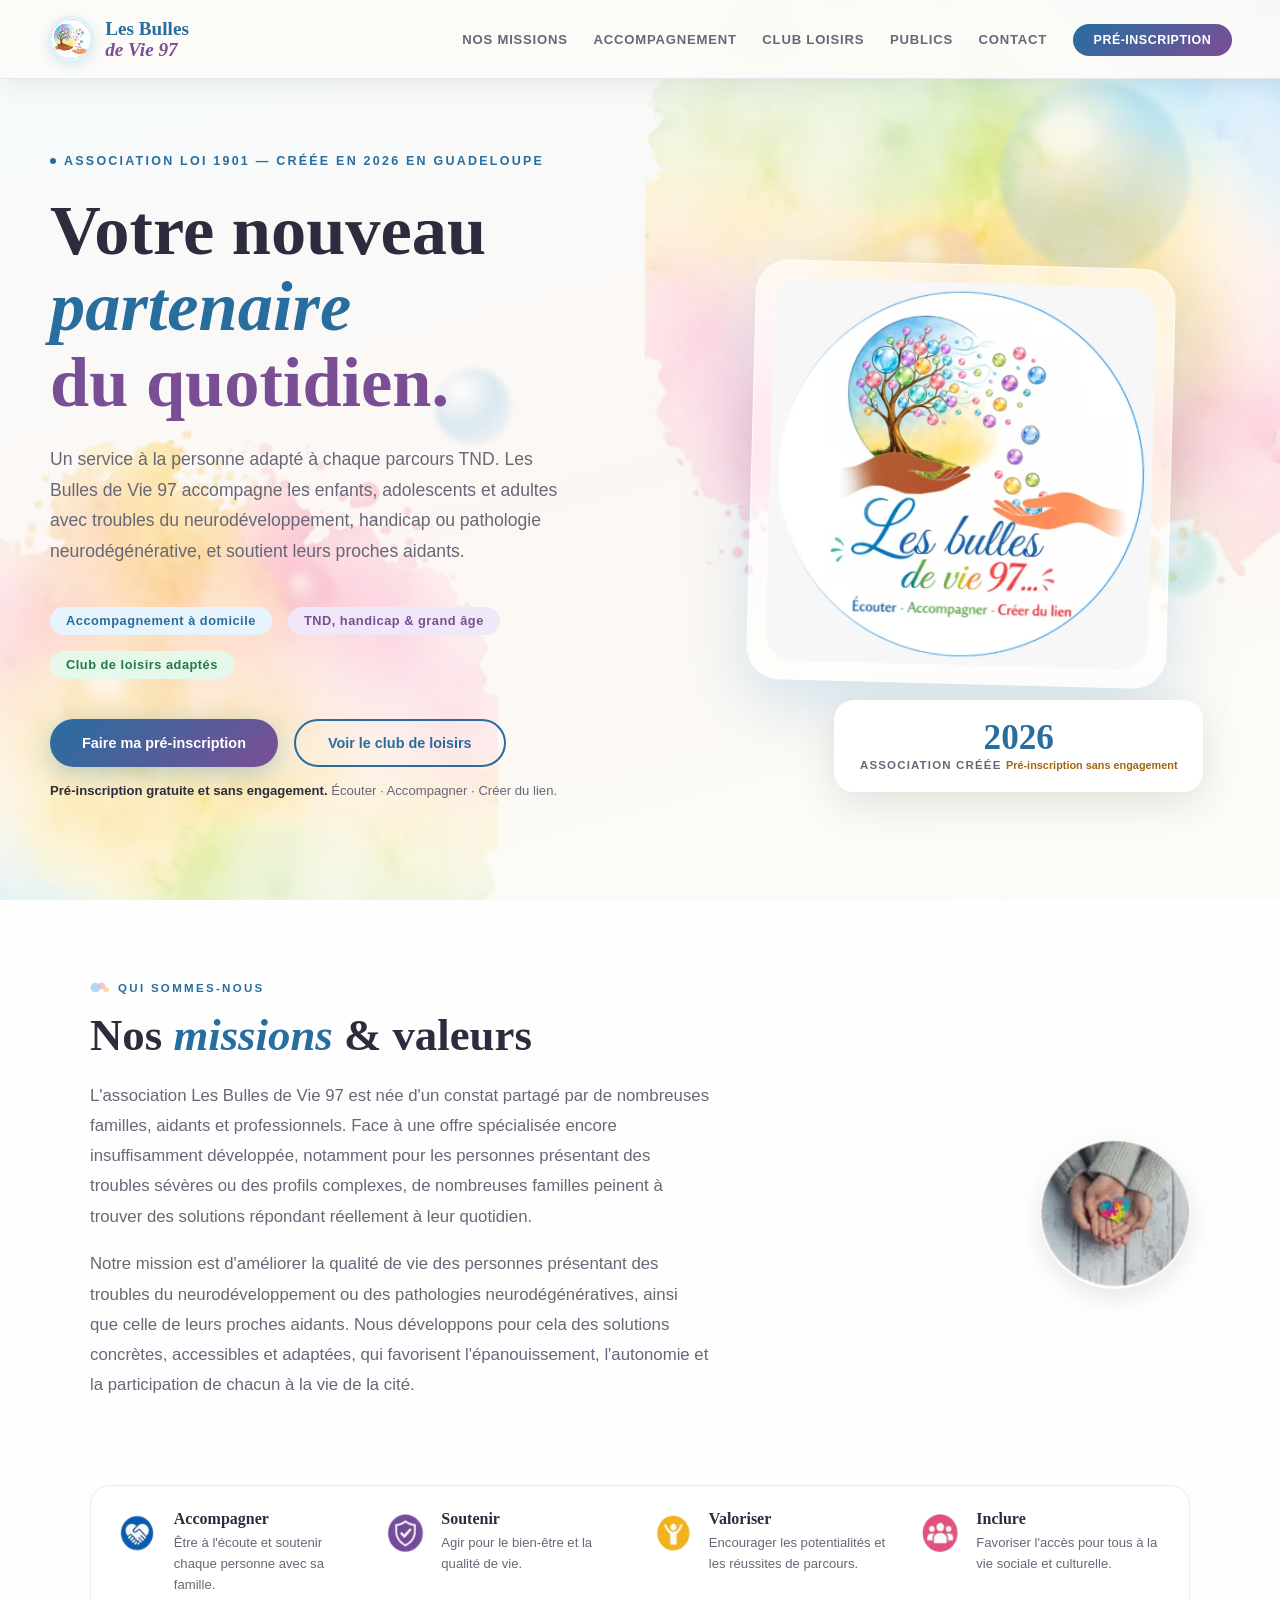
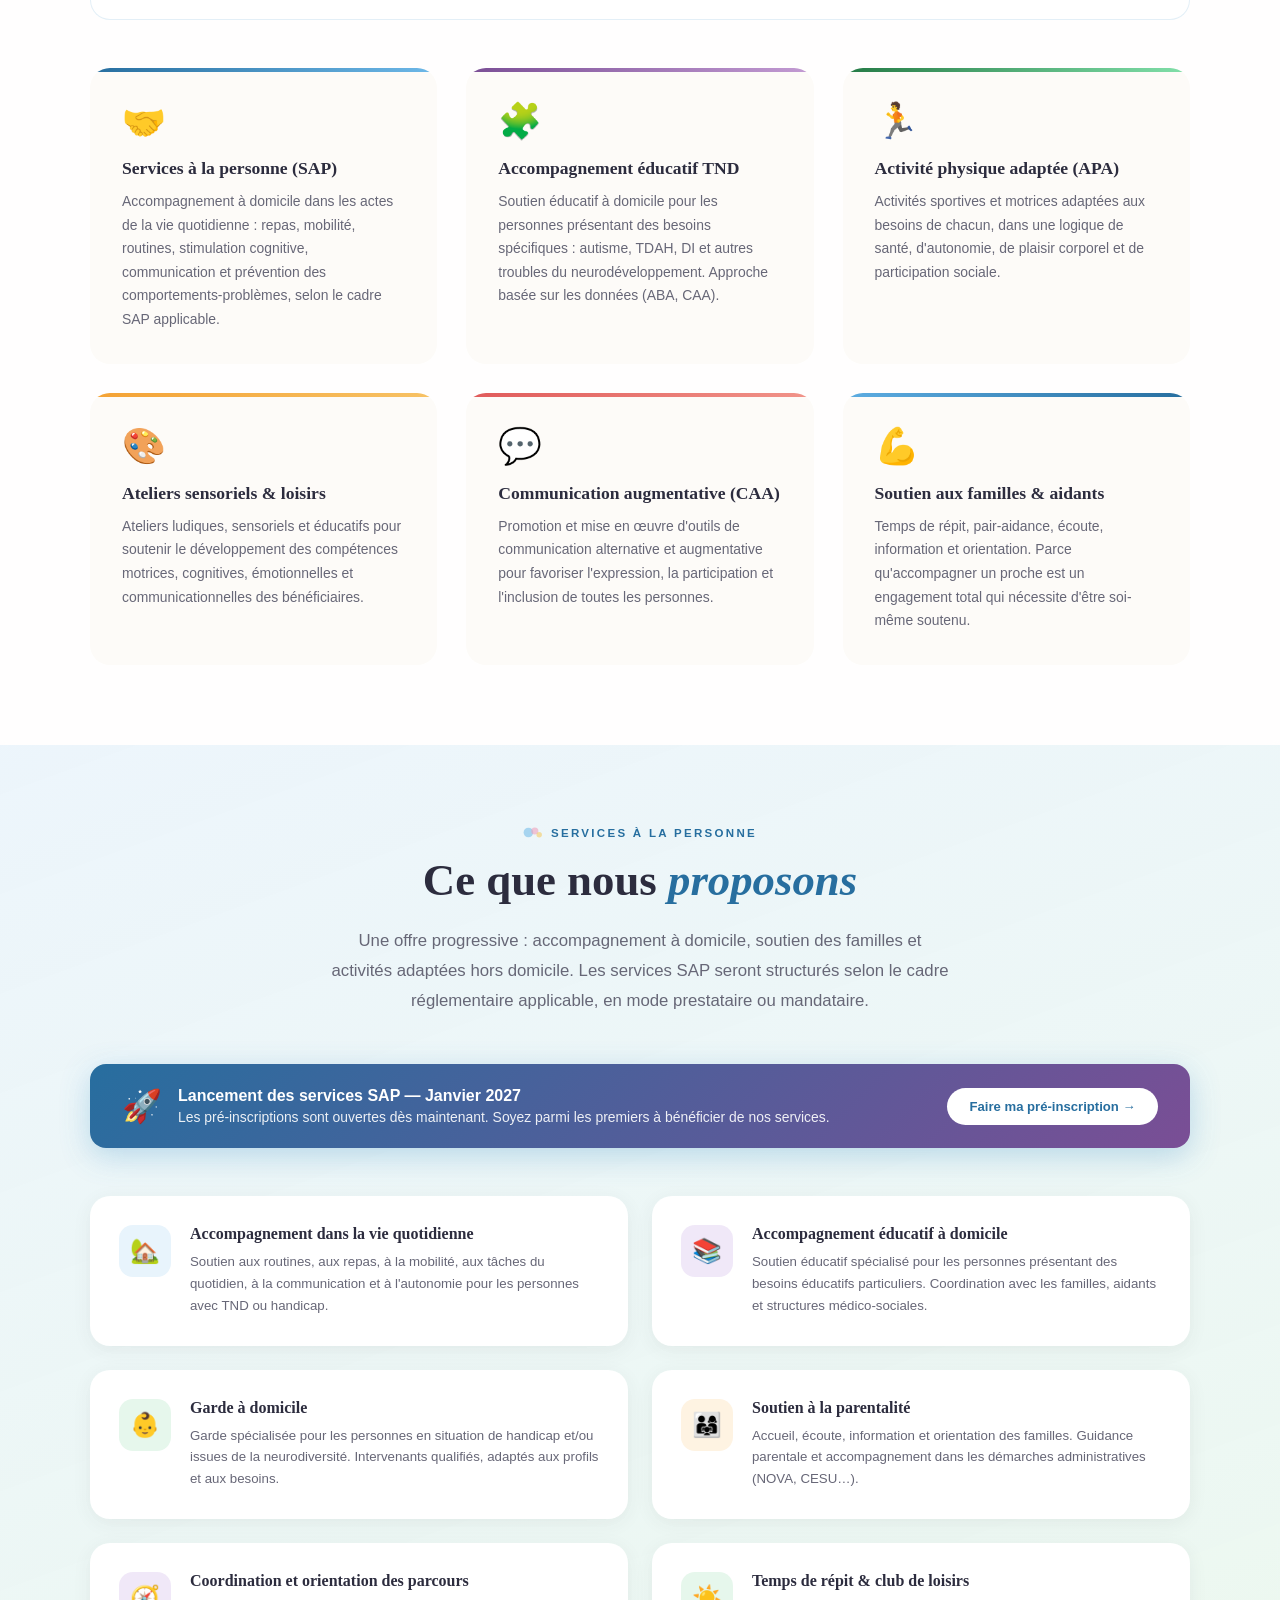
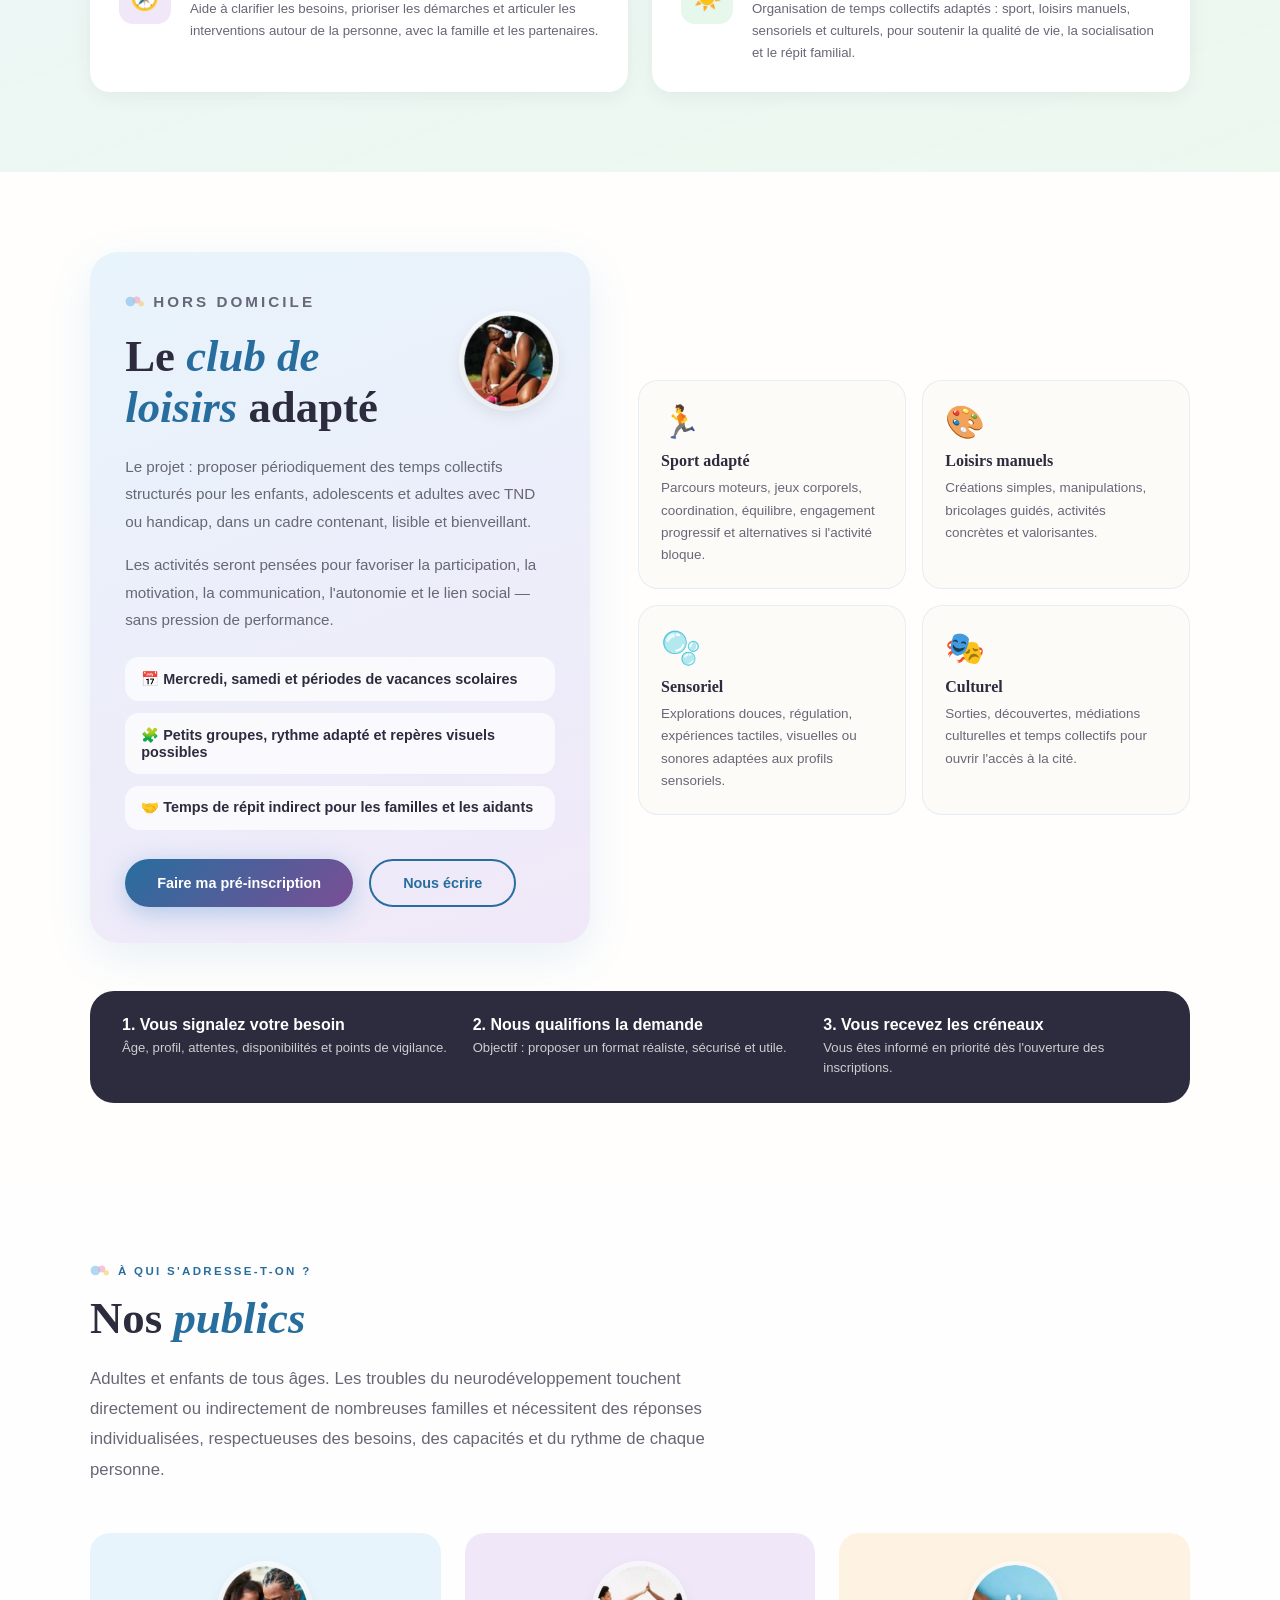
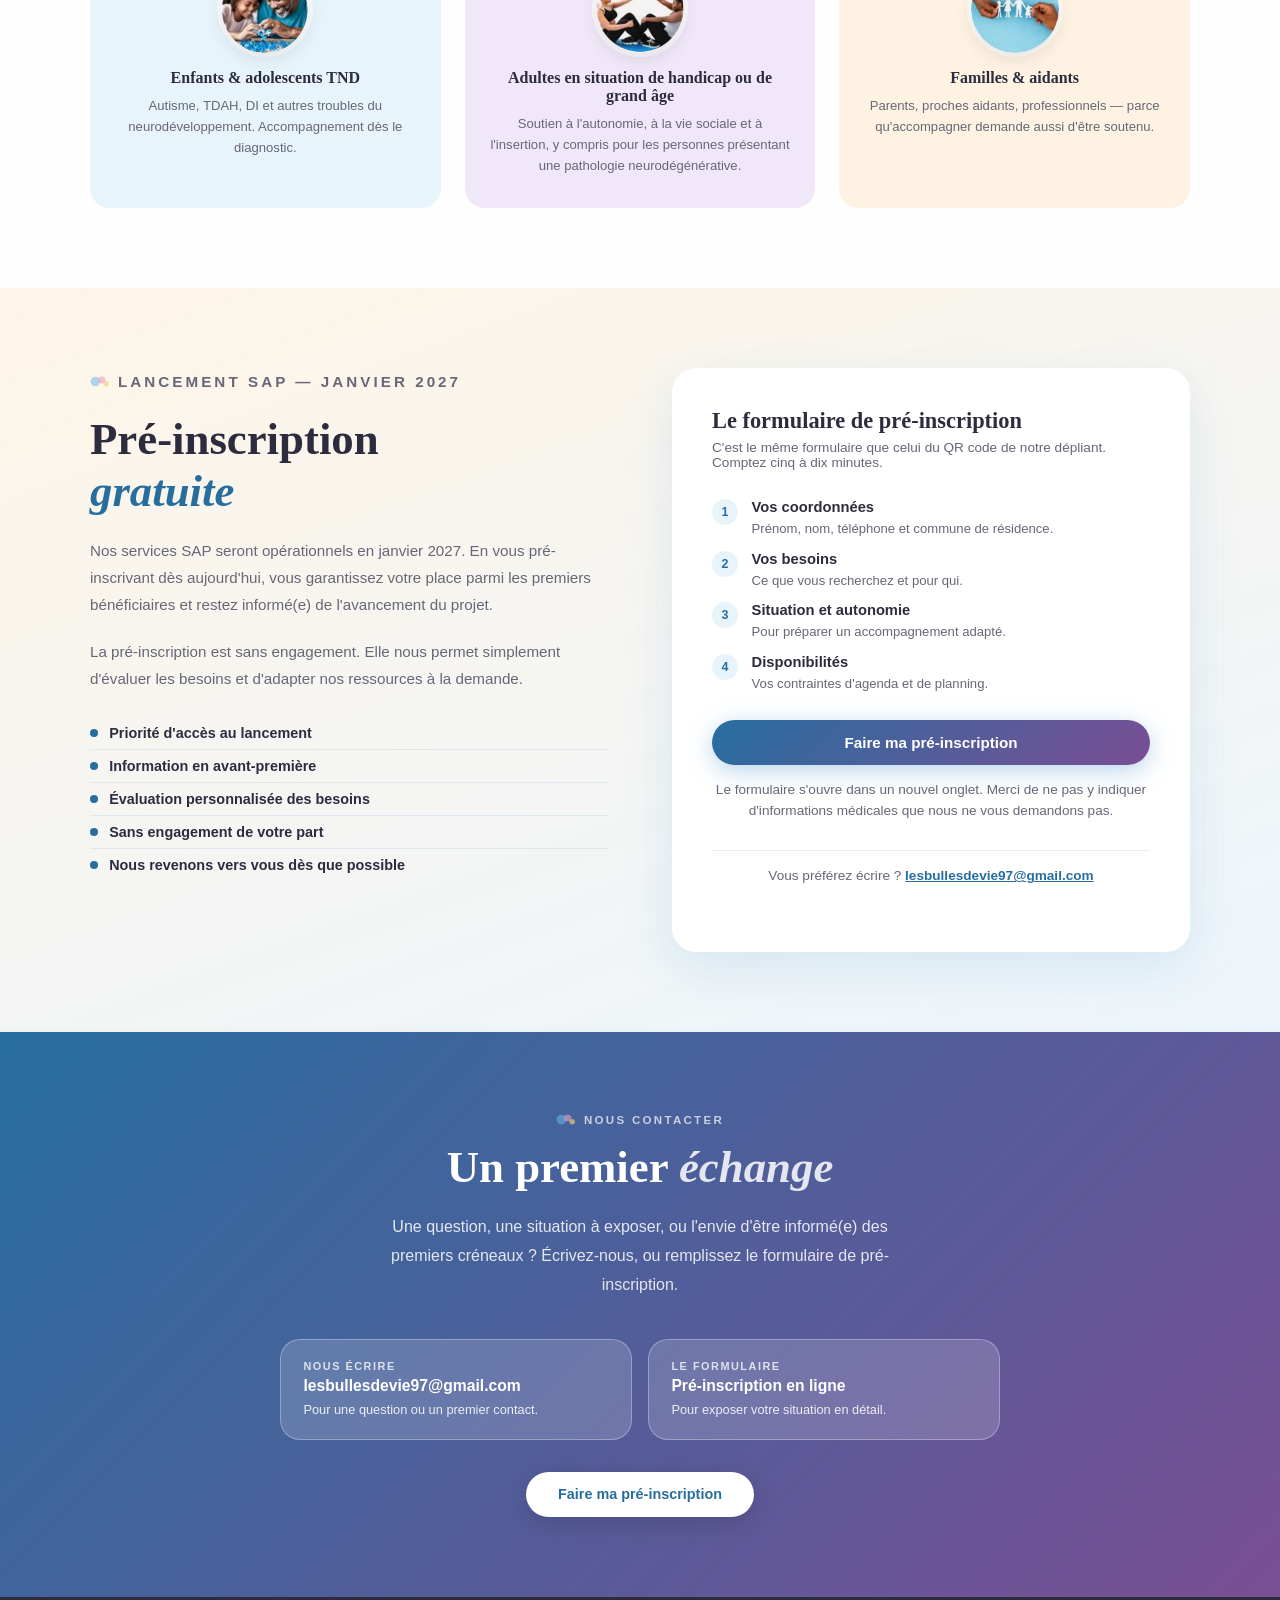
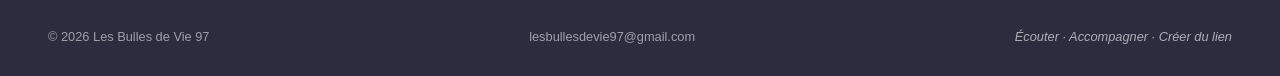
==== index.html @ f6163abb "Corriger le retour à la ligne des liens de nav multi-mots À certaines largeurs d'écran desktop, les " ====
<!DOCTYPE html>
<html lang="fr"><head>
  <meta charset="UTF-8">
  <meta name="viewport" content="width=device-width, initial-scale=1.0">
  <title>Les Bulles de Vie 97 — Accompagnement TND &amp; Club de loisirs | Guadeloupe</title>
  <meta name="description" content="Association guadeloupéenne dédiée aux personnes avec TND ou handicap, au soutien des familles et aux activités adaptées hors domicile. Pré-inscription SAP et club de loisirs.">
  <meta name="keywords" content="services à la personne Guadeloupe, TND Guadeloupe, autisme Guadeloupe, accompagnement handicap, SAP Guadeloupe, Les Bulles de Vie 97">
  <meta name="robots" content="index, follow">
  <meta name="theme-color" content="#3B8CC7">
  <link rel="canonical" href="https://main--lbv97.netlify.app/">
  <link rel="icon" href="assets/favicon.png" type="image/png">
  <meta property="og:title" content="Les Bulles de Vie 97 — Écouter · Accompagner · Créer du lien">
  <meta property="og:description" content="Association d'accompagnement, de soutien aux aidants et d'activités adaptées en Guadeloupe.">
  <meta property="og:type" content="website">
  <meta property="og:url" content="https://main--lbv97.netlify.app/">
  <meta property="og:locale" content="fr_GP">
  <script type="application/ld+json">
    {
      "@context": "https://schema.org",
      "@type": "Organization",
      "name": "Les Bulles de Vie 97",
      "url": "https://main--lbv97.netlify.app/",
      "email": "lesbullesdevie97@gmail.com",
      "areaServed": "Guadeloupe"
    }
  </script>

  <style>
    :root {
      --bleu:       #276E9F;
      --bleu-clair: #6DB8E8;
      --bleu-pale:  #E8F4FC;
      --violet:     #7A4E95;
      --violet-pale:#F0E8F8;
      --vert:       #247A45;
      --vert-pale:  #E6F7EC;
      --orange:     #F4A234;
      --orange-pale:#FEF3E2;
      --rouge:      #E05A5A;
      --creme:      #FDFBF8;
      --blanc:      #FFFFFF;
      --texte:      #2C2C3E;
      --gris:       #676777;
      --gris-clair: #F0EFF7;
      --jaune:      #A5640C;

      /* Système de cartes : rayon commun, deux idiomes d'élévation */
      --radius-card: 20px;
      --shadow-tinted-hover:   0 16px 40px rgba(0,0,0,0.09);
      --shadow-elevated-rest:  0 4px 20px rgba(0,0,0,0.06);
      --shadow-elevated-hover: 0 12px 34px rgba(0,0,0,0.1);
    }

    *, *::before, *::after { box-sizing: border-box; margin: 0; padding: 0; }
    html { scroll-behavior: smooth; }
    body {
      font-family: 'Nunito', sans-serif;
      background: var(--creme);
      color: var(--texte);
      overflow-x: hidden;
      position: relative;
    }

    /* Le lavis du dépliant, en fond de page. Deux empreintes de l'aquarelle
       d'origine, très diluées, qui dérivent lentement l'une par rapport à l'autre. */
    .lavis-fond {
      position: fixed; inset: 0; z-index: -1;
      pointer-events: none;
      overflow: hidden;
    }
    .lavis-fond span {
      position: absolute;
      display: block;
      background-repeat: no-repeat;
      background-size: contain;
      background-position: center;
      will-change: transform;
    }
    .lavis-fond .lf-haut {
      top: -18vh; right: -22vw;
      width: 86vw; height: 86vw;
      max-width: 1000px; max-height: 1000px;
      background-image: url('assets/lavis-recto.webp');
      opacity: 0.30;
      animation: derive-a 68s ease-in-out infinite;
    }
    .lavis-fond .lf-bas {
      bottom: -26vh; left: -24vw;
      width: 92vw; height: 92vw;
      max-width: 1060px; max-height: 1060px;
      background-image: url('assets/lavis-verso.webp');
      opacity: 0.24;
      animation: derive-b 86s ease-in-out infinite;
    }
    @keyframes derive-a {
      0%, 100% { transform: translate3d(0, 0, 0) scale(1); }
      50%      { transform: translate3d(-2.2%, 2.6%, 0) scale(1.05); }
    }
    @keyframes derive-b {
      0%, 100% { transform: translate3d(0, 0, 0) scale(1.04); }
      50%      { transform: translate3d(2.8%, -2%, 0) scale(1); }
    }

    /* Lien d'évitement */
    .skip-link {
      position: absolute; left: 1rem; top: 1rem; z-index: 300;
      background: var(--bleu); color: var(--blanc);
      font-weight: 700; font-size: 0.85rem;
      padding: 0.7rem 1.2rem; border-radius: 0 0 12px 12px;
      text-decoration: none;
      transform: translateY(-160%);
      transition: transform 0.2s;
    }
    .skip-link:focus { transform: translateY(0); }

    section[id] { scroll-margin-top: 6.5rem; }

    a:focus-visible,
    button:focus-visible,
    input:focus-visible,
    select:focus-visible {
      outline: 3px solid var(--jaune);
      outline-offset: 3px;
      border-radius: 4px;
    }

    /* ======== NAV ======== */
    nav {
      position: fixed; top: 0; left: 0; right: 0; z-index: 200;
      display: flex; align-items: center; justify-content: space-between;
      padding: 1rem 3rem;
      background: rgba(253,251,248,0.94);
      backdrop-filter: blur(14px);
      border-bottom: 1px solid rgba(59,140,199,0.15);
      box-shadow: 0 4px 30px rgba(0,0,0,0.08);
      transition: box-shadow 0.3s;
    }
    .nav-logo {
      display: flex; align-items: center; gap: 0.7rem;
      text-decoration: none;
    }
    .nav-logo-bubble {
      width: 46px; height: 46px;
      border-radius: 50%;
      display: flex; align-items: center; justify-content: center;
      overflow: hidden;
      background: var(--blanc);
      box-shadow: 0 4px 14px rgba(59,140,199,0.18);
      border: 2px solid rgba(59,140,199,0.15);
    }
    .nav-logo-bubble img { width: 100%; height: 100%; object-fit: cover; }
    .nav-logo-text {
      font-family: 'Playfair Display', serif;
      font-size: 1.2rem;
      font-weight: 600;
      color: var(--bleu);
      line-height: 1.1;
    }
    .nav-logo-text span { color: var(--violet); font-style: italic; }
    .nav-links { display: flex; gap: 1.6rem; list-style: none; align-items: center; }
    .nav-links a {
      font-size: 0.82rem; font-weight: 600;
      color: var(--gris);
      text-decoration: none;
      letter-spacing: 0.06em;
      text-transform: uppercase;
      white-space: nowrap;
      transition: color 0.2s;
    }
    .nav-links a:hover { color: var(--bleu); }
    .nav-cta {
      background: linear-gradient(135deg, var(--bleu), var(--violet)) !important;
      color: var(--blanc) !important;
      padding: 0.55rem 1.3rem !important;
      border-radius: 50px !important;
      font-weight: 700 !important;
      letter-spacing: 0.04em !important;
      font-size: 0.78rem !important;
      transition: opacity 0.2s !important;
    }
    .nav-cta:hover { opacity: 0.88 !important; }
    .hamburger {
      display: none; flex-direction: column; gap: 5px; cursor: pointer; padding: 7px;
      border: 0; background: transparent;
    }
    .hamburger span { display: block; width: 24px; height: 2px; background: var(--bleu); border-radius: 2px; transition: all 0.3s; }
    .hamburger:focus-visible { outline: 3px solid var(--jaune); outline-offset: 4px; border-radius: 4px; }

    /* ======== HERO ======== */
    .hero {
      min-height: 100vh;
      display: flex; align-items: center;
      position: relative;
      overflow: hidden;
      padding: 7rem 3rem 4rem;
    }
    /* Le premier écran porte le lavis du dépliant en grand, sur un papier très clair. */
    .hero-bg {
      position: absolute; inset: 0; z-index: 0;
      overflow: hidden;
      background: linear-gradient(165deg, #f6fbfd 0%, #fdf7f3 52%, #fbfdf8 100%);
    }
    .hero-bg::before,
    .hero-bg::after {
      content: '';
      position: absolute;
      background-repeat: no-repeat;
      background-size: contain;
      background-position: center;
      will-change: transform;
    }
    .hero-bg::before {
      top: -30%; right: -18%;
      width: 78vw; height: 78vw;
      max-width: 940px; max-height: 940px;
      background-image: url('assets/lavis-recto.webp');
      opacity: 0.62;
      animation: derive-a 68s ease-in-out infinite;
    }
    .hero-bg::after {
      bottom: -38%; left: -20%;
      width: 68vw; height: 68vw;
      max-width: 820px; max-height: 820px;
      background-image: url('assets/lavis-verso.webp');
      opacity: 0.42;
      animation: derive-b 86s ease-in-out infinite;
    }
    /* Bulles : translucides et floutées comme sur le dépliant, avec un reflet
       décalé. Cycles longs et désynchronisés pour rester en arrière-plan. */
    .bubble-deco {
      position: absolute; border-radius: 50%;
      pointer-events: none;
      filter: blur(2.5px);
      animation: float 18s ease-in-out infinite;
    }
    .bubble-deco::after {
      content: '';
      position: absolute;
      top: 14%; left: 18%;
      width: 32%; height: 26%;
      border-radius: 50%;
      background: rgba(255,255,255,0.38);
      filter: blur(4px);
    }
    .b1 { width:190px;height:190px; top:9%;right:7%;
          background: radial-gradient(circle at 34% 30%, rgba(255,255,255,0.34), rgba(109,184,232,0.25) 46%, rgba(109,184,232,0.16) 72%);
          animation-duration: 21s; animation-delay: -2s; }
    .b2 { width:96px;height:96px; top:25%;right:23%;
          background: radial-gradient(circle at 34% 30%, rgba(255,255,255,0.31), rgba(243,170,192,0.24) 48%, rgba(243,170,192,0.14) 74%);
          animation-duration: 17s; animation-delay: -7s; }
    .b3 { width:64px;height:64px; top:59%;right:5%;
          background: radial-gradient(circle at 34% 30%, rgba(255,255,255,0.31), rgba(104,207,190,0.25) 48%, rgba(104,207,190,0.14) 74%);
          animation-duration: 24s; animation-delay: -12s; }
    .b4 { width:128px;height:128px; bottom:14%;left:5%;
          background: radial-gradient(circle at 34% 30%, rgba(255,255,255,0.32), rgba(245,206,112,0.26) 46%, rgba(245,206,112,0.14) 74%);
          animation-duration: 19s; animation-delay: -4s; }
    .b5 { width:54px;height:54px; bottom:31%;left:22%;
          background: radial-gradient(circle at 34% 30%, rgba(255,255,255,0.31), rgba(239,160,186,0.25) 48%, rgba(239,160,186,0.12) 74%);
          animation-duration: 15s; animation-delay: -9s; }
    .b6 { width:76px;height:76px; top:41%;left:34%;
          background: radial-gradient(circle at 34% 30%, rgba(255,255,255,0.31), rgba(109,184,232,0.23) 48%, rgba(109,184,232,0.12) 74%);
          animation-duration: 26s; animation-delay: -15s; }
    @keyframes float {
      0%,100% { transform: translate3d(0, 0, 0) scale(1); }
      50%     { transform: translate3d(6px, -26px, 0) scale(1.05); }
    }

    .hero-inner {
      position: relative; z-index: 1;
      max-width: 660px;
    }
    .hero-layout {
      position: relative; z-index: 1;
      width: 100%; max-width: 1180px; margin: 0 auto;
      display: grid; grid-template-columns: minmax(0, 1.05fr) minmax(280px, 0.95fr);
      gap: 3rem; align-items: center;
    }
    .hero-visual {
      display: flex; justify-content: center; align-items: center;
      opacity: 0; animation: fadeUp 0.7s ease 0.75s forwards;
    }
    .hero-logo-card {
      width: min(420px, 90vw); aspect-ratio: 1/1;
      border-radius: 34px;
      background: rgba(255,255,255,0.58);
      backdrop-filter: blur(12px);
      padding: 1.1rem;
      box-shadow: 0 24px 70px rgba(59,140,199,0.22);
      border: 1px solid rgba(255,255,255,0.65);
      transform: rotate(1.5deg);
    }
    .hero-logo-card img {
      width: 100%; height: 100%; object-fit: contain;
      border-radius: 28px;
      display: block;
    }
    .micro-proof {
      margin-top: 1rem;
      font-size: 0.82rem;
      color: var(--gris);
      opacity: 0; animation: fadeUp 0.7s ease 1s forwards;
    }
    .micro-proof strong { color: var(--texte); }
    .hero-eyebrow {
      display: inline-flex; align-items: center; gap: 0.5rem;
      font-size: 0.78rem; font-weight: 700;
      letter-spacing: 0.18em; text-transform: uppercase;
      color: var(--bleu); margin-bottom: 1.5rem;
      opacity: 0; animation: fadeUp 0.7s ease 0.2s forwards;
    }
    .eyebrow-dot { width:6px;height:6px;border-radius:50%;background:var(--bleu); }
    .hero-title {
      font-family: 'Playfair Display', serif;
      font-size: clamp(3rem, 5.5vw, 5rem);
      font-weight: 600; line-height: 1.08;
      color: var(--texte); margin-bottom: 1.5rem;
      opacity: 0; animation: fadeUp 0.7s ease 0.4s forwards;
    }
    .hero-title em { color: var(--bleu); font-style: italic; }
    .hero-title .accent { color: var(--violet); }
    .hero-subtitle {
      font-size: 1.1rem; line-height: 1.75; color: var(--gris);
      max-width: 520px; margin-bottom: 2.5rem;
      opacity: 0; animation: fadeUp 0.7s ease 0.6s forwards;
    }
    .hero-tagline {
      display: flex; gap: 1rem; flex-wrap: wrap;
      margin-bottom: 2.5rem;
      opacity: 0; animation: fadeUp 0.7s ease 0.7s forwards;
    }
    .tag-pill {
      font-size: 0.8rem; font-weight: 700;
      padding: 0.4rem 1rem; border-radius: 50px;
      letter-spacing: 0.04em;
    }
    .tag-bleu   { background: var(--bleu-pale); color: var(--bleu); }
    .tag-violet { background: var(--violet-pale); color: var(--violet); }
    .tag-vert   { background: var(--vert-pale); color: var(--vert); }
    .hero-actions {
      display: flex; gap: 1rem; flex-wrap: wrap;
      opacity: 0; animation: fadeUp 0.7s ease 0.9s forwards;
    }
    /* Base commune des boutons pill (icône + libellé) */
    .btn {
      display: inline-flex; align-items: center; gap: 0.5rem;
      text-decoration: none;
      font-family: 'Nunito', sans-serif;
      font-size: 0.9rem; font-weight: 700;
      padding: 0.9rem 2rem; border-radius: 50px;
      border: none; cursor: pointer;
      transition: transform 0.2s, box-shadow 0.2s, background 0.2s, color 0.2s;
    }
    .btn-primary {
      background: linear-gradient(135deg, var(--bleu), var(--violet));
      color: var(--blanc);
      box-shadow: 0 6px 24px rgba(59,140,199,0.35);
    }
    .btn-primary:hover { transform: translateY(-2px); box-shadow: 0 10px 32px rgba(59,140,199,0.45); }
    .btn-secondary {
      background: transparent; color: var(--bleu);
      border: 2px solid var(--bleu);
    }
    .btn-secondary:hover { background: var(--bleu); color: var(--blanc); }

    .hero-badge {
      position: absolute; right: 6%; bottom: 12%; z-index: 1;
      background: var(--blanc);
      border-radius: 20px;
      padding: 1.2rem 1.6rem;
      box-shadow: 0 12px 40px rgba(0,0,0,0.1);
      text-align: center;
      opacity: 0; animation: fadeUp 0.7s ease 1.1s forwards;
    }
    .hero-badge-num {
      display: block;
      font-family: 'Playfair Display', serif;
      font-size: 2.2rem; font-weight: 600;
      color: var(--bleu); line-height: 1;
    }
    .hero-badge-label { font-size: 0.72rem; font-weight: 700; color: var(--gris); letter-spacing: 0.1em; text-transform: uppercase; }
    .hero-badge-sub { font-size: 0.68rem; color: var(--jaune); font-weight: 700; margin-top: 0.2rem; }

    @keyframes fadeUp {
      from { opacity: 0; transform: translateY(22px); }
      to   { opacity: 1; transform: translateY(0); }
    }

    /* ======== SECTIONS COMMUNES ======== */
    section { padding: 5rem 3rem; }
    .section-inner { max-width: 1100px; margin: 0 auto; }
    /* Motif signature du dépliant : une grappe de bulles devant chaque titre */
    .grappe { flex-shrink: 0; }
    .section-tag {
      display: inline-flex; align-items: center; gap: 0.5rem;
      font-size: 0.72rem; font-weight: 700;
      letter-spacing: 0.2em; text-transform: uppercase;
      color: var(--bleu); margin-bottom: 1rem;
    }
    .section-title {
      font-family: 'Playfair Display', serif;
      font-size: clamp(2rem, 3.5vw, 3rem);
      font-weight: 600; line-height: 1.15;
      color: var(--texte); margin-bottom: 1.2rem;
    }
    .section-title em { color: var(--bleu); font-style: italic; }
    .section-intro { font-size: 1.05rem; line-height: 1.8; color: var(--gris); max-width: 620px; margin-bottom: 3rem; }
    .section-intro + .section-intro { margin-top: -1.9rem; }


    /* Intro des missions : le texte, et la photo emblématique du dépliant */
    .missions-intro {
      display: grid;
      grid-template-columns: minmax(0, 1fr) auto;
      column-gap: 2.5rem;
      align-items: center;
    }
    .missions-photo {
      align-self: center;
      width: 150px; height: 150px;
      border-radius: 50%;
      box-shadow: 0 8px 24px rgba(0,0,0,0.10), 0 0 0 5px rgba(255,255,255,0.8);
    }

    /* Les quatre piliers du dépliant */
    .piliers {
      list-style: none;
      display: grid; grid-template-columns: repeat(4, 1fr);
      gap: 1.25rem;
      margin: 2.25rem 0 3rem;
      padding: 1.5rem;
      border-radius: var(--radius-card);
      background: rgba(255,255,255,0.62);
      border: 1px solid rgba(59,140,199,0.14);
    }
    .pilier { display: flex; align-items: flex-start; gap: 0.8rem; }
    .pilier img { width: 46px; height: 46px; flex-shrink: 0; }
    .pilier b {
      display: block;
      font-family: 'Playfair Display', serif;
      font-size: 1rem; font-weight: 600;
      color: var(--texte); margin-bottom: 0.25rem;
    }
    .pilier span { font-size: 0.82rem; line-height: 1.6; color: var(--gris); }

    /* ======== VALEURS ======== */
    #missions { background: rgba(255,255,255,0.78); backdrop-filter: blur(3px); }
    .valeurs-grid {
      display: grid; grid-template-columns: repeat(3, 1fr);
      gap: 1.8rem; margin-top: 2rem;
    }
    .valeur-card {
      background: var(--creme);
      border-radius: var(--radius-card); padding: 2rem;
      transition: transform 0.25s, box-shadow 0.25s;
      position: relative; overflow: hidden;
    }
    .valeur-card::before {
      content: ''; position: absolute; top: 0; left: 0; right: 0;
      height: 4px;
    }
    .valeur-card.c-bleu::before { background: linear-gradient(90deg, var(--bleu), var(--bleu-clair)); }
    .valeur-card.c-violet::before { background: linear-gradient(90deg, var(--violet), #C39BD3); }
    .valeur-card.c-vert::before { background: linear-gradient(90deg, var(--vert), #82E0AA); }
    .valeur-card.c-orange::before { background: linear-gradient(90deg, var(--orange), #F7C265); }
    .valeur-card.c-rouge::before { background: linear-gradient(90deg, var(--rouge), #F1948A); }
    .valeur-card.c-bleu2::before { background: linear-gradient(90deg, #5DADE2, var(--bleu)); }
    .valeur-card:hover { transform: translateY(-6px); box-shadow: var(--shadow-tinted-hover); }
    .valeur-icon { font-size: 2.2rem; margin-bottom: 1rem; }
    .valeur-title {
      font-family: 'Playfair Display', serif;
      font-size: 1.1rem; font-weight: 600;
      color: var(--texte); margin-bottom: 0.7rem;
    }
    .valeur-text { font-size: 0.87rem; line-height: 1.7; color: var(--gris); }

    /* ======== SERVICES SAP ======== */
    #services { background: linear-gradient(160deg, rgba(232,244,252,0.80) 0%, rgba(230,247,236,0.74) 100%); backdrop-filter: blur(3px); }
    .services-header { text-align: center; margin-bottom: 3rem; }
    .services-header .section-intro { margin: 0 auto; }
    .lancement-banner {
      display: flex; align-items: center; gap: 1rem; flex-wrap: wrap;
      background: linear-gradient(135deg, var(--bleu), var(--violet));
      color: var(--blanc);
      border-radius: 16px; padding: 1.4rem 2rem;
      margin-bottom: 3rem;
      box-shadow: 0 8px 30px rgba(59,140,199,0.3);
    }
    .lancement-icon { font-size: 2rem; }
    .lancement-text { flex: 1; }
    .lancement-text strong { display: block; font-size: 1rem; font-weight: 800; margin-bottom: 0.2rem; }
    .lancement-text span { font-size: 0.87rem; opacity: 0.9; }
    .lancement-btn {
      background: var(--blanc);
      color: var(--bleu);
      font-weight: 800; font-size: 0.82rem;
      padding: 0.7rem 1.4rem; border-radius: 50px;
      text-decoration: none; white-space: nowrap;
      transition: transform 0.2s;
    }
    .lancement-btn:hover { transform: scale(1.04); }
    .services-grid {
      display: grid; grid-template-columns: repeat(2, 1fr);
      gap: 1.5rem;
    }
    .service-card {
      background: var(--blanc); border-radius: var(--radius-card);
      padding: 1.8rem; display: flex; gap: 1.2rem;
      box-shadow: var(--shadow-elevated-rest);
      transition: transform 0.25s, box-shadow 0.25s;
    }
    .service-card:hover { transform: translateY(-4px); box-shadow: var(--shadow-elevated-hover); }
    .service-icon-wrap {
      width: 52px; height: 52px; border-radius: 14px;
      display: flex; align-items: center; justify-content: center;
      font-size: 1.5rem; flex-shrink: 0;
    }
    .si-bleu   { background: var(--bleu-pale); }
    .si-violet { background: var(--violet-pale); }
    .si-vert   { background: var(--vert-pale); }
    .si-orange { background: var(--orange-pale); }
    .service-body {}
    .service-title { font-family: 'Playfair Display', serif; font-size: 1rem; font-weight: 600; color: var(--texte); margin-bottom: 0.5rem; }
    .service-desc { font-size: 0.83rem; line-height: 1.65; color: var(--gris); }

    /* ======== PUBLICS ======== */
    #publics { background: rgba(255,255,255,0.78); backdrop-filter: blur(3px); }
    .publics-grid {
      display: grid; grid-template-columns: repeat(3, 1fr);
      gap: 1.5rem; margin-top: 2rem;
    }
    .public-card {
      border-radius: var(--radius-card); padding: 2rem 1.5rem;
      text-align: center;
      transition: transform 0.25s, box-shadow 0.25s;
    }
    .public-card:hover { transform: translateY(-5px); box-shadow: var(--shadow-tinted-hover); }
    .pc-bleu   { background: var(--bleu-pale); }
    .pc-violet { background: var(--violet-pale); }
    .pc-vert   { background: var(--vert-pale); }
    .pc-orange { background: var(--orange-pale); }
    /* Médaillons ronds, comme les photos du dépliant */
    .public-photo {
      width: 88px; height: 88px;
      display: block; margin: 0 auto 1rem;
      border-radius: 50%;
      background: rgba(255,255,255,0.7);
      box-shadow: 0 6px 18px rgba(0,0,0,0.10), 0 0 0 4px rgba(255,255,255,0.75);
    }
    .public-title { font-family: 'Playfair Display', serif; font-size: 1rem; font-weight: 600; color: var(--texte); margin-bottom: 0.5rem; }
    .public-desc { font-size: 0.82rem; line-height: 1.6; color: var(--gris); }


    /* ======== CLUB DE LOISIRS ======== */
    #club-loisirs { background: rgba(255,255,255,0.72); backdrop-filter: blur(3px); }
    .club-grid { display: grid; grid-template-columns: 0.95fr 1.05fr; gap: 3rem; align-items: center; }
    .club-panel {
      background: linear-gradient(160deg, var(--bleu-pale), var(--violet-pale));
      border-radius: 28px; padding: 2.2rem;
      box-shadow: 0 14px 44px rgba(59,140,199,0.12);
    }
    .club-entete { display: flex; align-items: center; gap: 1.5rem; justify-content: space-between; }
    .club-entete .section-title { margin-bottom: 0; }
    .club-photo {
      width: 92px; height: 92px; flex-shrink: 0;
      border-radius: 50%;
      box-shadow: 0 6px 18px rgba(0,0,0,0.10), 0 0 0 4px rgba(255,255,255,0.8);
    }
    .club-panel p { font-size: 0.95rem; color: var(--gris); line-height: 1.8; margin-bottom: 1rem; }
    .club-panel .club-entete + p { margin-top: 1.2rem; }
    .club-list { list-style: none; display: grid; gap: 0.75rem; margin: 1.5rem 0 0; }
    .club-list li {
      display: flex; gap: 0.75rem; align-items: flex-start;
      background: rgba(255,255,255,0.72); padding: 0.85rem 1rem; border-radius: 14px;
      font-size: 0.9rem; color: var(--texte); font-weight: 700;
    }
    .club-cards { display: grid; grid-template-columns: repeat(2, 1fr); gap: 1rem; }
    .club-card {
      border-radius: var(--radius-card); padding: 1.4rem;
      background: var(--creme); border: 1px solid rgba(59,140,199,0.12);
      transition: transform 0.25s, box-shadow 0.25s;
    }
    .club-card:hover { transform: translateY(-4px); box-shadow: var(--shadow-tinted-hover); }
    .club-card-icon { font-size: 2rem; margin-bottom: 0.7rem; }
    .club-card-title { font-family: 'Playfair Display', serif; font-size: 1rem; font-weight: 600; color: var(--texte); margin-bottom: 0.45rem; }
    .club-card-text { font-size: 0.84rem; line-height: 1.65; color: var(--gris); }
    .club-cta { margin-top: 1.8rem; display: flex; gap: 1rem; flex-wrap: wrap; }
    .conversion-strip {
      margin-top: 3rem; background: var(--texte); color: var(--blanc); border-radius: 24px;
      padding: 1.6rem 2rem; display: grid; grid-template-columns: repeat(3, 1fr); gap: 1rem;
    }
    .conversion-item strong { display: block; font-size: 1rem; margin-bottom: 0.25rem; }
    .conversion-item span { font-size: 0.82rem; opacity: 0.76; line-height: 1.5; }

    /* ======== PRÉ-INSCRIPTION ======== */
    #preinscription { background: linear-gradient(160deg, rgba(254,243,226,0.72) 0%, rgba(232,244,252,0.80) 100%); backdrop-filter: blur(3px); }
    .preinscription-grid { display: grid; grid-template-columns: 1fr 1fr; gap: 4rem; align-items: start; }
    .preinscription-info { }
    .preinscription-info p { font-size: 0.95rem; line-height: 1.8; color: var(--gris); margin-bottom: 1.2rem; }
    .preinscription-avantages { list-style: none; margin-top: 1.5rem; }
    .preinscription-avantages li {
      display: flex; align-items: center; gap: 0.7rem;
      font-size: 0.9rem; font-weight: 600; color: var(--texte);
      padding: 0.5rem 0;
      border-bottom: 1px solid rgba(59,140,199,0.12);
    }
    .preinscription-avantages li:last-child { border-bottom: none; }
    .avantage-dot { width: 8px; height: 8px; border-radius: 50%; background: var(--bleu); flex-shrink: 0; }
    .form-card {
      background: var(--blanc); border-radius: 24px;
      padding: 2.5rem;
      box-shadow: 0 16px 50px rgba(59,140,199,0.15);
    }
    .form-card h3 {
      font-family: 'Playfair Display', serif;
      font-size: 1.4rem; font-weight: 600;
      color: var(--texte); margin-bottom: 0.4rem;
    }
    .form-card p { font-size: 0.85rem; color: var(--gris); margin-bottom: 1.8rem; }
    .form-etapes {
      list-style: none;
      counter-reset: etape;
      display: grid; gap: 0.7rem;
      margin-bottom: 1.6rem;
    }
    .form-etapes li {
      counter-increment: etape;
      display: grid; grid-template-columns: auto 1fr;
      gap: 0.25rem 0.85rem;
      align-items: baseline;
    }
    .form-etapes li::before {
      content: counter(etape);
      grid-row: span 2;
      align-self: start;
      width: 26px; height: 26px;
      display: grid; place-items: center;
      border-radius: 50%;
      background: var(--bleu-pale); color: var(--bleu);
      font-size: 0.78rem; font-weight: 800;
    }
    .form-etapes b { font-size: 0.92rem; font-weight: 700; color: var(--texte); }
    .form-etapes span { font-size: 0.82rem; line-height: 1.55; color: var(--gris); }
    .btn-form {
      width: 100%;
      justify-content: center;
      background: linear-gradient(135deg, var(--bleu), var(--violet));
      color: var(--blanc);
      font-size: 0.95rem; font-weight: 800;
      box-shadow: 0 6px 24px rgba(59,140,199,0.35);
    }
    .btn-form:hover { transform: translateY(-2px); box-shadow: 0 10px 32px rgba(59,140,199,0.45); }
    .form-note { font-size: 0.74rem; color: var(--gris); text-align: center; margin-top: 0.85rem; line-height: 1.55; }
    .form-alt {
      margin-top: 1.1rem; padding-top: 1.1rem;
      border-top: 1px solid rgba(59,140,199,0.14);
      text-align: center;
      font-size: 0.85rem; color: var(--gris);
    }
    .form-alt a { color: var(--bleu); font-weight: 700; }

    /* ======== CONTACT ======== */
    #contact {
      background: linear-gradient(135deg, var(--bleu) 0%, var(--violet) 100%);
      color: var(--blanc);
    }
    .contact-inner { text-align: center; }
    .contact-inner .section-tag { color: rgba(255,255,255,0.7); }
    .contact-inner .section-title { color: var(--blanc); }
    .contact-inner .section-title em { color: rgba(255,255,255,0.85); }
    .contact-subtitle { font-size: 1rem; line-height: 1.8; opacity: 0.85; max-width: 560px; margin: 0 auto 2.5rem; }
    .contact-voies {
      display: grid; grid-template-columns: repeat(2, minmax(0, 1fr));
      gap: 1rem; max-width: 720px; margin: 0 auto 2rem;
      text-align: left;
    }
    .voie {
      display: grid; gap: 0.3rem;
      padding: 1.25rem 1.4rem;
      border-radius: var(--radius-card);
      background: rgba(255,255,255,0.16);
      border: 1px solid rgba(255,255,255,0.3);
      text-decoration: none; color: var(--blanc);
      transition: background 0.2s, transform 0.2s;
    }
    .voie:hover { background: rgba(255,255,255,0.26); transform: translateY(-2px); }
    .voie-label {
      font-size: 0.68rem; font-weight: 700;
      letter-spacing: 0.14em; text-transform: uppercase;
      opacity: 0.78;
    }
    .voie-valeur { font-size: 0.98rem; font-weight: 700; word-break: break-word; }
    .voie-note { font-size: 0.8rem; line-height: 1.5; opacity: 0.88; }
    .contact-actions { display: flex; gap: 1rem; justify-content: center; flex-wrap: wrap; }
    .btn-white {
      background: var(--blanc); color: var(--bleu);
      font-weight: 800;
      box-shadow: 0 6px 24px rgba(0,0,0,0.15);
    }
    .btn-white:hover { transform: translateY(-2px); box-shadow: 0 10px 32px rgba(0,0,0,0.2); }

    /* ======== FOOTER ======== */
    footer {
      background: var(--texte); color: rgba(255,255,255,0.55);
      padding: 2rem 3rem;
      display: flex; align-items: center; justify-content: space-between;
      flex-wrap: wrap; gap: 1rem;
      font-size: 0.8rem;
    }
    footer a { color: rgba(255,255,255,0.55); text-decoration: none; }
    footer a:hover { color: var(--blanc); }
    .footer-tagline { color: rgba(255,255,255,0.62); font-style: italic; }

    @media (prefers-reduced-motion: reduce) {
      html { scroll-behavior: auto; }
      *, *::before, *::after {
        animation-duration: 0.01ms !important;
        animation-iteration-count: 1 !important;
        scroll-behavior: auto !important;
        transition-duration: 0.01ms !important;
      }
      .bubble-deco,
      .hero-visual,
      .micro-proof,
      .hero-eyebrow,
      .hero-title,
      .hero-subtitle,
      .hero-tagline,
      .hero-actions,
      .hero-badge {
        animation: none !important;
        opacity: 1 !important;
        transform: none !important;
        transition: none !important;
      }
      /* Le lavis reste affiché, mais il cesse de dériver. */
      .lavis-fond span,
      .hero-bg::before,
      .hero-bg::after {
        animation: none !important;
        transform: none !important;
      }
    }

    /* ======== MOBILE ======== */
    @media (max-width: 768px) {
      nav { padding: 1rem 1.5rem; }
      .nav-links { display: none; position: absolute; top: 100%; left: 0; right: 0;
        background: var(--creme); flex-direction: column; padding: 1.5rem;
        box-shadow: 0 10px 30px rgba(0,0,0,0.1); gap: 1rem; }
      .nav-links.open { display: flex; }
      .hamburger { display: flex; }
      section { padding: 3.5rem 1.5rem; }
      .hero { padding: 7rem 1.5rem 3rem; }
      .hero-badge { display: none; }
      .valeurs-grid { grid-template-columns: 1fr; }
      .services-grid { grid-template-columns: 1fr; }
      .publics-grid { grid-template-columns: repeat(2,1fr); }
      .preinscription-grid { grid-template-columns: 1fr; gap: 2rem; }
      .piliers { grid-template-columns: 1fr; padding: 1.25rem; gap: 1rem; }
      .contact-voies { grid-template-columns: 1fr; }
      .missions-intro { grid-template-columns: 1fr; justify-items: start; }
      .missions-photo { order: -1; margin-bottom: 1.5rem; width: 120px; height: 120px; }
      .club-entete { flex-direction: column-reverse; align-items: flex-start; gap: 1.1rem; }
      .public-photo { width: 76px; height: 76px; }
      .hero-layout { grid-template-columns: 1fr; gap: 2rem; }
      .hero-visual { order: -1; }
      .hero-logo-card { width: min(300px, 88vw); }
      .club-grid { grid-template-columns: 1fr; }
      .club-cards { grid-template-columns: 1fr; }
      .conversion-strip { grid-template-columns: 1fr; }
      footer { flex-direction: column; text-align: center; }
    }


  </style>
</head>
<body>

  <a class="skip-link" href="#accueil">Aller au contenu</a>

  <!-- Le lavis aquarellé du dépliant, repris tel quel en fond de page -->
  <div class="lavis-fond" aria-hidden="true">
    <span class="lf-haut"></span>
    <span class="lf-bas"></span>
  </div>

  <!-- ======== NAV ======== -->
  <nav id="navbar">
    <a href="#accueil" class="nav-logo">
      <div class="nav-logo-bubble"><img src="assets/logo-sans-texte.webp" width="320" height="320" alt="Logo Les Bulles de Vie 97"></div>
      <div class="nav-logo-text">Les Bulles<br><span>de Vie 97</span></div>
    </a>
    <ul class="nav-links" id="navLinks" aria-label="Navigation principale">
      <li><a href="#missions">Nos missions</a></li>
      <li><a href="#services">Accompagnement</a></li>
      <li><a href="#club-loisirs">Club loisirs</a></li>
      <li><a href="#publics">Publics</a></li>
      <li><a href="#contact">Contact</a></li>
      <li><a href="#preinscription" class="nav-cta">Pré-inscription</a></li>
    </ul>
    <button class="hamburger" id="hamburger" type="button" aria-label="Ouvrir le menu" aria-controls="navLinks" aria-expanded="false">
      <span></span><span></span><span></span>
    </button>
  </nav>

  <!-- ======== HERO ======== -->
  <section class="hero" id="accueil">
    <div class="hero-bg"></div>
    <div class="bubble-deco b1"></div>
    <div class="bubble-deco b2"></div>
    <div class="bubble-deco b3"></div>
    <div class="bubble-deco b4"></div>
    <div class="bubble-deco b5"></div>
    <div class="bubble-deco b6"></div>

    <div class="hero-layout">
      <div class="hero-inner">
        <p class="hero-eyebrow"><span class="eyebrow-dot"></span> Association Loi 1901 — Créée en 2026 en Guadeloupe</p>
        <h1 class="hero-title">
          Votre nouveau<br>
          <em>partenaire</em><br>
          <span class="accent">du quotidien.</span>
        </h1>
        <p class="hero-subtitle">
          Un service à la personne adapté à chaque parcours TND. Les Bulles de Vie 97 accompagne les enfants, adolescents et adultes avec troubles du neurodéveloppement, handicap ou pathologie neurodégénérative, et soutient leurs proches aidants.
        </p>
        <div class="hero-tagline">
          <span class="tag-pill tag-bleu">Accompagnement à domicile</span>
          <span class="tag-pill tag-violet">TND, handicap &amp; grand âge</span>
          <span class="tag-pill tag-vert">Club de loisirs adaptés</span>
        </div>
        <div class="hero-actions">
          <a href="#preinscription" class="btn btn-primary">Faire ma pré-inscription</a>
          <a href="#club-loisirs" class="btn btn-secondary">Voir le club de loisirs</a>
        </div>
        <p class="micro-proof"><strong>Pré-inscription gratuite et sans engagement.</strong> Écouter · Accompagner · Créer du lien.</p>
      </div>
      <div class="hero-visual" aria-hidden="true">
        <div class="hero-logo-card"><img src="assets/logo.webp" width="640" height="640" alt=""></div>
      </div>
    </div>

    <div class="hero-badge">
      <span class="hero-badge-num">2026</span>
      <span class="hero-badge-label">Association créée</span>
      <span class="hero-badge-sub">Pré-inscription sans engagement</span>
    </div>
  </section>

  <!-- ======== MISSIONS ======== -->
  <section id="missions">
    <div class="section-inner">
      <div class="missions-intro">
        <div class="missions-texte">
        <p class="section-tag"><svg class="grappe" width="20" height="13" viewBox="0 0 20 13" aria-hidden="true"><circle cx="5.4" cy="6.5" r="4.8" fill="#6DB8E8" opacity=".55"/><circle cx="11.8" cy="5" r="3.6" fill="#EFA0BA" opacity=".6"/><circle cx="16.2" cy="8.8" r="2.7" fill="#F5CE70" opacity=".65"/></svg> Qui sommes-nous</p>
        <h2 class="section-title">Nos <em>missions</em> &amp; valeurs</h2>
        <p class="section-intro">
          L'association Les Bulles de Vie 97 est née d'un constat partagé par de nombreuses familles, aidants et professionnels. Face à une offre spécialisée encore insuffisamment développée, notamment pour les personnes présentant des troubles sévères ou des profils complexes, de nombreuses familles peinent à trouver des solutions répondant réellement à leur quotidien.
        </p>
        <p class="section-intro">
          Notre mission est d'améliorer la qualité de vie des personnes présentant des troubles du neurodéveloppement ou des pathologies neurodégénératives, ainsi que celle de leurs proches aidants. Nous développons pour cela des solutions concrètes, accessibles et adaptées, qui favorisent l'épanouissement, l'autonomie et la participation de chacun à la vie de la cité.
        </p>
        </div>
        <img class="missions-photo" src="assets/photo-missions.webp" width="144" height="144" alt="Deux mains tenant un cœur composé de pièces de puzzle colorées" loading="lazy">
      </div>

      <!-- Les quatre piliers du dépliant, avec ses propres icônes -->
      <ul class="piliers">
        <li class="pilier">
          <img src="assets/pilier-accompagner.webp" width="112" height="112" alt="" loading="lazy">
          <div>
            <b>Accompagner</b>
            <span>Être à l'écoute et soutenir chaque personne avec sa famille.</span>
          </div>
        </li>
        <li class="pilier">
          <img src="assets/pilier-soutenir.webp" width="112" height="112" alt="" loading="lazy">
          <div>
            <b>Soutenir</b>
            <span>Agir pour le bien-être et la qualité de vie.</span>
          </div>
        </li>
        <li class="pilier">
          <img src="assets/pilier-valoriser.webp" width="112" height="112" alt="" loading="lazy">
          <div>
            <b>Valoriser</b>
            <span>Encourager les potentialités et les réussites de parcours.</span>
          </div>
        </li>
        <li class="pilier">
          <img src="assets/pilier-inclure.webp" width="112" height="112" alt="" loading="lazy">
          <div>
            <b>Inclure</b>
            <span>Favoriser l'accès pour tous à la vie sociale et culturelle.</span>
          </div>
        </li>
      </ul>
      <div class="valeurs-grid">
        <div class="valeur-card c-bleu">
          <div class="valeur-icon">🤝</div>
          <div class="valeur-title">Services à la personne (SAP)</div>
          <div class="valeur-text">Accompagnement à domicile dans les actes de la vie quotidienne : repas, mobilité, routines, stimulation cognitive, communication et prévention des comportements-problèmes, selon le cadre SAP applicable.</div>
        </div>
        <div class="valeur-card c-violet">
          <div class="valeur-icon">🧩</div>
          <div class="valeur-title">Accompagnement éducatif TND</div>
          <div class="valeur-text">Soutien éducatif à domicile pour les personnes présentant des besoins spécifiques : autisme, TDAH, DI et autres troubles du neurodéveloppement. Approche basée sur les données (ABA, CAA).</div>
        </div>
        <div class="valeur-card c-vert">
          <div class="valeur-icon">🏃</div>
          <div class="valeur-title">Activité physique adaptée (APA)</div>
          <div class="valeur-text">Activités sportives et motrices adaptées aux besoins de chacun, dans une logique de santé, d'autonomie, de plaisir corporel et de participation sociale.</div>
        </div>
        <div class="valeur-card c-orange">
          <div class="valeur-icon">🎨</div>
          <div class="valeur-title">Ateliers sensoriels &amp; loisirs</div>
          <div class="valeur-text">Ateliers ludiques, sensoriels et éducatifs pour soutenir le développement des compétences motrices, cognitives, émotionnelles et communicationnelles des bénéficiaires.</div>
        </div>
        <div class="valeur-card c-rouge">
          <div class="valeur-icon">💬</div>
          <div class="valeur-title">Communication augmentative (CAA)</div>
          <div class="valeur-text">Promotion et mise en œuvre d'outils de communication alternative et augmentative pour favoriser l'expression, la participation et l'inclusion de toutes les personnes.</div>
        </div>
        <div class="valeur-card c-bleu2">
          <div class="valeur-icon">💪</div>
          <div class="valeur-title">Soutien aux familles &amp; aidants</div>
          <div class="valeur-text">Temps de répit, pair-aidance, écoute, information et orientation. Parce qu'accompagner un proche est un engagement total qui nécessite d'être soi-même soutenu.</div>
        </div>
      </div>
    </div>
  </section>

  <!-- ======== SERVICES SAP ======== -->
  <section id="services">
    <div class="section-inner">
      <div class="services-header">
        <p class="section-tag"><svg class="grappe" width="20" height="13" viewBox="0 0 20 13" aria-hidden="true"><circle cx="5.4" cy="6.5" r="4.8" fill="#6DB8E8" opacity=".55"/><circle cx="11.8" cy="5" r="3.6" fill="#EFA0BA" opacity=".6"/><circle cx="16.2" cy="8.8" r="2.7" fill="#F5CE70" opacity=".65"/></svg> Services à la personne</p>
        <h2 class="section-title">Ce que nous <em>proposons</em></h2>
        <p class="section-intro">Une offre progressive : accompagnement à domicile, soutien des familles et activités adaptées hors domicile. Les services SAP seront structurés selon le cadre réglementaire applicable, en mode prestataire ou mandataire.</p>
      </div>

      <div class="lancement-banner">
        <div class="lancement-icon">🚀</div>
        <div class="lancement-text">
          <strong>Lancement des services SAP — Janvier 2027</strong>
          <span>Les pré-inscriptions sont ouvertes dès maintenant. Soyez parmi les premiers à bénéficier de nos services.</span>
        </div>
        <a href="#preinscription" class="lancement-btn">Faire ma pré-inscription →</a>
      </div>

      <div class="services-grid">
        <div class="service-card">
          <div class="service-icon-wrap si-bleu">🏡</div>
          <div class="service-body">
            <div class="service-title">Accompagnement dans la vie quotidienne</div>
            <div class="service-desc">Soutien aux routines, aux repas, à la mobilité, aux tâches du quotidien, à la communication et à l'autonomie pour les personnes avec TND ou handicap.</div>
          </div>
        </div>
        <div class="service-card">
          <div class="service-icon-wrap si-violet">📚</div>
          <div class="service-body">
            <div class="service-title">Accompagnement éducatif à domicile</div>
            <div class="service-desc">Soutien éducatif spécialisé pour les personnes présentant des besoins éducatifs particuliers. Coordination avec les familles, aidants et structures médico-sociales.</div>
          </div>
        </div>
        <div class="service-card">
          <div class="service-icon-wrap si-vert">👶</div>
          <div class="service-body">
            <div class="service-title">Garde à domicile</div>
            <div class="service-desc">Garde spécialisée pour les personnes en situation de handicap et/ou issues de la neurodiversité. Intervenants qualifiés, adaptés aux profils et aux besoins.</div>
          </div>
        </div>
        <div class="service-card">
          <div class="service-icon-wrap si-orange">👨‍👩‍👧</div>
          <div class="service-body">
            <div class="service-title">Soutien à la parentalité</div>
            <div class="service-desc">Accueil, écoute, information et orientation des familles. Guidance parentale et accompagnement dans les démarches administratives (NOVA, CESU…).</div>
          </div>
        </div>
        <div class="service-card">
          <div class="service-icon-wrap si-violet">🧭</div>
          <div class="service-body">
            <div class="service-title">Coordination et orientation des parcours</div>
            <div class="service-desc">Aide à clarifier les besoins, prioriser les démarches et articuler les interventions autour de la personne, avec la famille et les partenaires.</div>
          </div>
        </div>
        <div class="service-card">
          <div class="service-icon-wrap si-vert">☀️</div>
          <div class="service-body">
            <div class="service-title">Temps de répit &amp; club de loisirs</div>
            <div class="service-desc">Organisation de temps collectifs adaptés : sport, loisirs manuels, sensoriels et culturels, pour soutenir la qualité de vie, la socialisation et le répit familial.</div>
          </div>
        </div>
      </div>
    </div>
  </section>


  <!-- ======== CLUB DE LOISIRS ======== -->
  <section id="club-loisirs">
    <div class="section-inner">
      <div class="club-grid">
        <div class="club-panel">
          <div class="club-entete">
            <div>
              <p class="section-tag"><svg class="grappe" width="20" height="13" viewBox="0 0 20 13" aria-hidden="true"><circle cx="5.4" cy="6.5" r="4.8" fill="#6DB8E8" opacity=".55"/><circle cx="11.8" cy="5" r="3.6" fill="#EFA0BA" opacity=".6"/><circle cx="16.2" cy="8.8" r="2.7" fill="#F5CE70" opacity=".65"/></svg> Hors domicile</p>
              <h2 class="section-title">Le <em>club de loisirs</em> adapté</h2>
            </div>
            <img class="club-photo" src="assets/photo-sport.webp" width="144" height="144" alt="Une personne laçant ses chaussures avant une activité sportive" loading="lazy">
          </div>
          <p>
            Le projet : proposer périodiquement des temps collectifs structurés pour les enfants, adolescents et adultes avec TND ou handicap, dans un cadre contenant, lisible et bienveillant.
          </p>
          <p>
            Les activités seront pensées pour favoriser la participation, la motivation, la communication, l'autonomie et le lien social — sans pression de performance.
          </p>
          <ul class="club-list">
            <li>📅 Mercredi, samedi et périodes de vacances scolaires</li>
            <li>🧩 Petits groupes, rythme adapté et repères visuels possibles</li>
            <li>🤝 Temps de répit indirect pour les familles et les aidants</li>
          </ul>
          <div class="club-cta">
            <a href="#preinscription" class="btn btn-primary">Faire ma pré-inscription</a>
            <a href="#contact" class="btn btn-secondary">Nous écrire</a>
          </div>
        </div>
        <div class="club-cards">
          <div class="club-card">
            <div class="club-card-icon">🏃</div>
            <div class="club-card-title">Sport adapté</div>
            <div class="club-card-text">Parcours moteurs, jeux corporels, coordination, équilibre, engagement progressif et alternatives si l'activité bloque.</div>
          </div>
          <div class="club-card">
            <div class="club-card-icon">🎨</div>
            <div class="club-card-title">Loisirs manuels</div>
            <div class="club-card-text">Créations simples, manipulations, bricolages guidés, activités concrètes et valorisantes.</div>
          </div>
          <div class="club-card">
            <div class="club-card-icon">🫧</div>
            <div class="club-card-title">Sensoriel</div>
            <div class="club-card-text">Explorations douces, régulation, expériences tactiles, visuelles ou sonores adaptées aux profils sensoriels.</div>
          </div>
          <div class="club-card">
            <div class="club-card-icon">🎭</div>
            <div class="club-card-title">Culturel</div>
            <div class="club-card-text">Sorties, découvertes, médiations culturelles et temps collectifs pour ouvrir l'accès à la cité.</div>
          </div>
        </div>
      </div>
      <div class="conversion-strip">
        <div class="conversion-item"><strong>1. Vous signalez votre besoin</strong><span>Âge, profil, attentes, disponibilités et points de vigilance.</span></div>
        <div class="conversion-item"><strong>2. Nous qualifions la demande</strong><span>Objectif : proposer un format réaliste, sécurisé et utile.</span></div>
        <div class="conversion-item"><strong>3. Vous recevez les créneaux</strong><span>Vous êtes informé en priorité dès l'ouverture des inscriptions.</span></div>
      </div>
    </div>
  </section>

  <!-- ======== PUBLICS ======== -->
  <section id="publics">
    <div class="section-inner">
      <div>
        <p class="section-tag"><svg class="grappe" width="20" height="13" viewBox="0 0 20 13" aria-hidden="true"><circle cx="5.4" cy="6.5" r="4.8" fill="#6DB8E8" opacity=".55"/><circle cx="11.8" cy="5" r="3.6" fill="#EFA0BA" opacity=".6"/><circle cx="16.2" cy="8.8" r="2.7" fill="#F5CE70" opacity=".65"/></svg> À qui s'adresse-t-on ?</p>
        <h2 class="section-title">Nos <em>publics</em></h2>
        <p class="section-intro">Adultes et enfants de tous âges. Les troubles du neurodéveloppement touchent directement ou indirectement de nombreuses familles et nécessitent des réponses individualisées, respectueuses des besoins, des capacités et du rythme de chaque personne.</p>
      </div>
      <div class="publics-grid">
        <div class="public-card pc-bleu">
          <img class="public-photo" src="assets/photo-enfants.webp" width="144" height="144" alt="Un grand-père et une enfant jouant ensemble avec des perles colorées" loading="lazy">
          <div class="public-title">Enfants &amp; adolescents TND</div>
          <div class="public-desc">Autisme, TDAH, DI et autres troubles du neurodéveloppement. Accompagnement dès le diagnostic.</div>
        </div>
        <div class="public-card pc-violet">
          <img class="public-photo" src="assets/photo-adultes.webp" width="144" height="144" alt="Deux personnes adultes en séance d'activité physique adaptée" loading="lazy">
          <div class="public-title">Adultes en situation de handicap ou de grand âge</div>
          <div class="public-desc">Soutien à l'autonomie, à la vie sociale et à l'insertion, y compris pour les personnes présentant une pathologie neurodégénérative.</div>
        </div>
        <div class="public-card pc-orange">
          <img class="public-photo" src="assets/photo-familles.webp" width="144" height="144" alt="Deux mains tenant une famille découpée dans du papier" loading="lazy">
          <div class="public-title">Familles &amp; aidants</div>
          <div class="public-desc">Parents, proches aidants, professionnels — parce qu'accompagner demande aussi d'être soutenu.</div>
        </div>
      </div>
    </div>
  </section>

  <!-- ======== PRÉ-INSCRIPTION ======== -->
  <section id="preinscription">
    <div class="section-inner">
      <div class="preinscription-grid">
        <div class="preinscription-info">
          <p class="section-tag"><svg class="grappe" width="20" height="13" viewBox="0 0 20 13" aria-hidden="true"><circle cx="5.4" cy="6.5" r="4.8" fill="#6DB8E8" opacity=".55"/><circle cx="11.8" cy="5" r="3.6" fill="#EFA0BA" opacity=".6"/><circle cx="16.2" cy="8.8" r="2.7" fill="#F5CE70" opacity=".65"/></svg> Lancement SAP — Janvier 2027</p>
          <h2 class="section-title">Pré-inscription<br><em>gratuite</em></h2>
          <p>Nos services SAP seront opérationnels en janvier 2027. En vous pré-inscrivant dès aujourd'hui, vous garantissez votre place parmi les premiers bénéficiaires et restez informé(e) de l'avancement du projet.</p>
          <p>La pré-inscription est sans engagement. Elle nous permet simplement d'évaluer les besoins et d'adapter nos ressources à la demande.</p>
          <ul class="preinscription-avantages">
            <li><span class="avantage-dot"></span> Priorité d'accès au lancement</li>
            <li><span class="avantage-dot"></span> Information en avant-première</li>
            <li><span class="avantage-dot"></span> Évaluation personnalisée des besoins</li>
            <li><span class="avantage-dot"></span> Sans engagement de votre part</li>
            <li><span class="avantage-dot"></span> Nous revenons vers vous dès que possible</li>
          </ul>
        </div>

        <div class="form-card">
          <h3>Le formulaire de pré-inscription</h3>
          <p>C'est le même formulaire que celui du QR code de notre dépliant. Comptez cinq à dix minutes.</p>

          <ol class="form-etapes">
            <li><b>Vos coordonnées</b><span>Prénom, nom, téléphone et commune de résidence.</span></li>
            <li><b>Vos besoins</b><span>Ce que vous recherchez et pour qui.</span></li>
            <li><b>Situation et autonomie</b><span>Pour préparer un accompagnement adapté.</span></li>
            <li><b>Disponibilités</b><span>Vos contraintes d'agenda et de planning.</span></li>
          </ol>

          <a class="btn btn-form" href="https://forms.gle/4sHtg1PLPW5pRaSW8" target="_blank" rel="noopener">
            Faire ma pré-inscription
          </a>
          <p class="form-note">
            Le formulaire s'ouvre dans un nouvel onglet. Merci de ne pas y indiquer d'informations médicales
            que nous ne vous demandons pas.
          </p>
          <p class="form-alt">
            Vous préférez écrire&nbsp;? <a href="mailto:lesbullesdevie97@gmail.com">lesbullesdevie97@gmail.com</a>
          </p>
        </div>
      </div>
    </div>
  </section>

  <!-- ======== CONTACT ======== -->
  <section id="contact">
    <div class="section-inner contact-inner">
      <p class="section-tag"><svg class="grappe" width="20" height="13" viewBox="0 0 20 13" aria-hidden="true"><circle cx="5.4" cy="6.5" r="4.8" fill="#6DB8E8" opacity=".55"/><circle cx="11.8" cy="5" r="3.6" fill="#EFA0BA" opacity=".6"/><circle cx="16.2" cy="8.8" r="2.7" fill="#F5CE70" opacity=".65"/></svg> Nous contacter</p>
      <h2 class="section-title">Un premier <em>échange</em></h2>
      <p class="contact-subtitle">Une question, une situation à exposer, ou l'envie d'être informé(e) des premiers créneaux ? Écrivez-nous, ou remplissez le formulaire de pré-inscription.</p>

      <div class="contact-voies">
        <a class="voie" href="mailto:lesbullesdevie97@gmail.com">
          <span class="voie-label">Nous écrire</span>
          <span class="voie-valeur">lesbullesdevie97@gmail.com</span>
          <span class="voie-note">Pour une question ou un premier contact.</span>
        </a>
        <a class="voie" href="https://forms.gle/4sHtg1PLPW5pRaSW8" target="_blank" rel="noopener">
          <span class="voie-label">Le formulaire</span>
          <span class="voie-valeur">Pré-inscription en ligne</span>
          <span class="voie-note">Pour exposer votre situation en détail.</span>
        </a>
      </div>

      <div class="contact-actions">
        <a href="#preinscription" class="btn btn-white">Faire ma pré-inscription</a>
      </div>
    </div>
  </section>

  <!-- ======== FOOTER ======== -->
  <footer>
    <span>© <span id="current-year">2026</span> Les Bulles de Vie 97</span>
    <span><a href="mailto:lesbullesdevie97@gmail.com">lesbullesdevie97@gmail.com</a></span>
    <span class="footer-tagline">Écouter · Accompagner · Créer du lien</span>
  </footer>

  <script>
    const hamburger = document.getElementById('hamburger');

    function toggleMenu() {
      const menu = document.getElementById('navLinks');
      const isOpen = menu.classList.toggle('open');
      hamburger.setAttribute('aria-expanded', String(isOpen));
      hamburger.setAttribute('aria-label', isOpen ? 'Fermer le menu' : 'Ouvrir le menu');
    }

    hamburger.addEventListener('click', toggleMenu);

    document.querySelectorAll('.nav-links a').forEach((link) => {
      link.addEventListener('click', () => {
        document.getElementById('navLinks').classList.remove('open');
        hamburger.setAttribute('aria-expanded', 'false');
        hamburger.setAttribute('aria-label', 'Ouvrir le menu');
      });
    });

    document.addEventListener('keydown', (event) => {
      if (event.key === 'Escape' && document.getElementById('navLinks').classList.contains('open')) {
        toggleMenu();
        hamburger.focus();
      }
    });

    document.getElementById('current-year').textContent = new Date().getFullYear();
  </script>
</body>
</html>
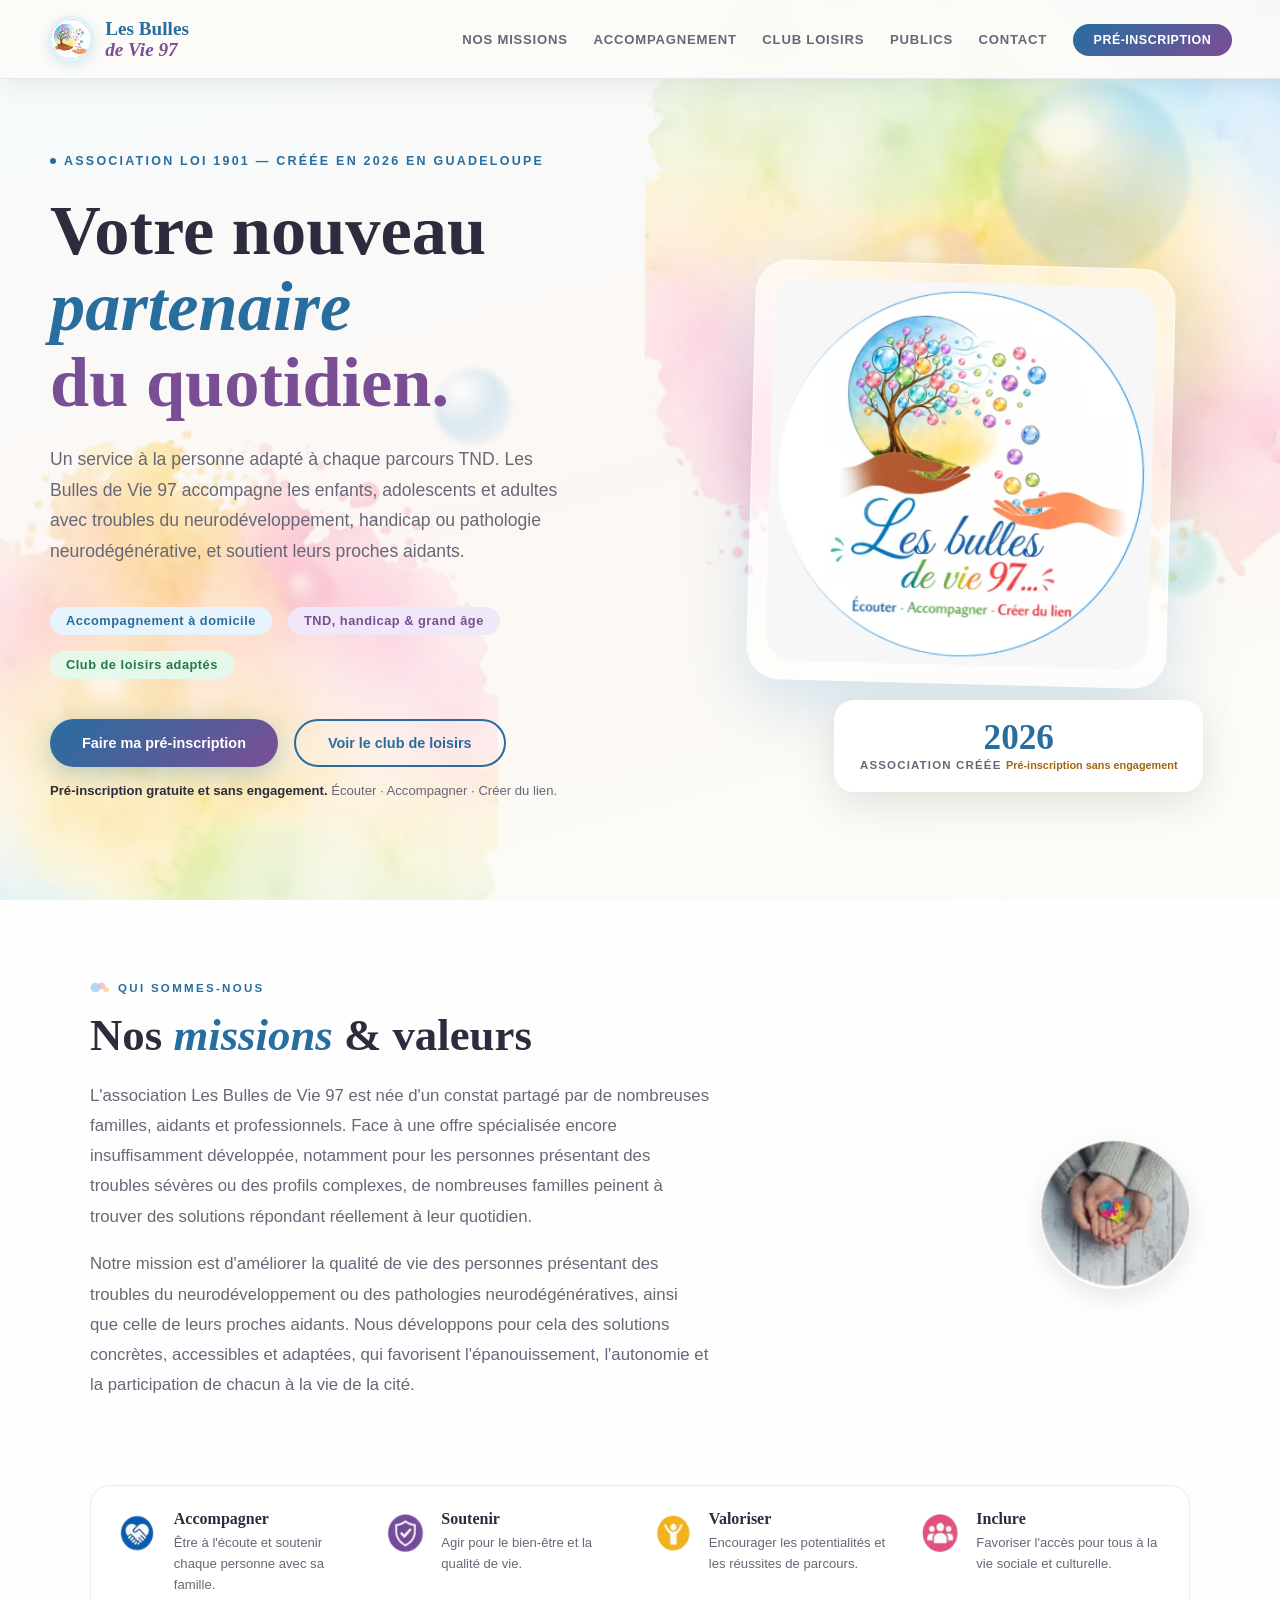
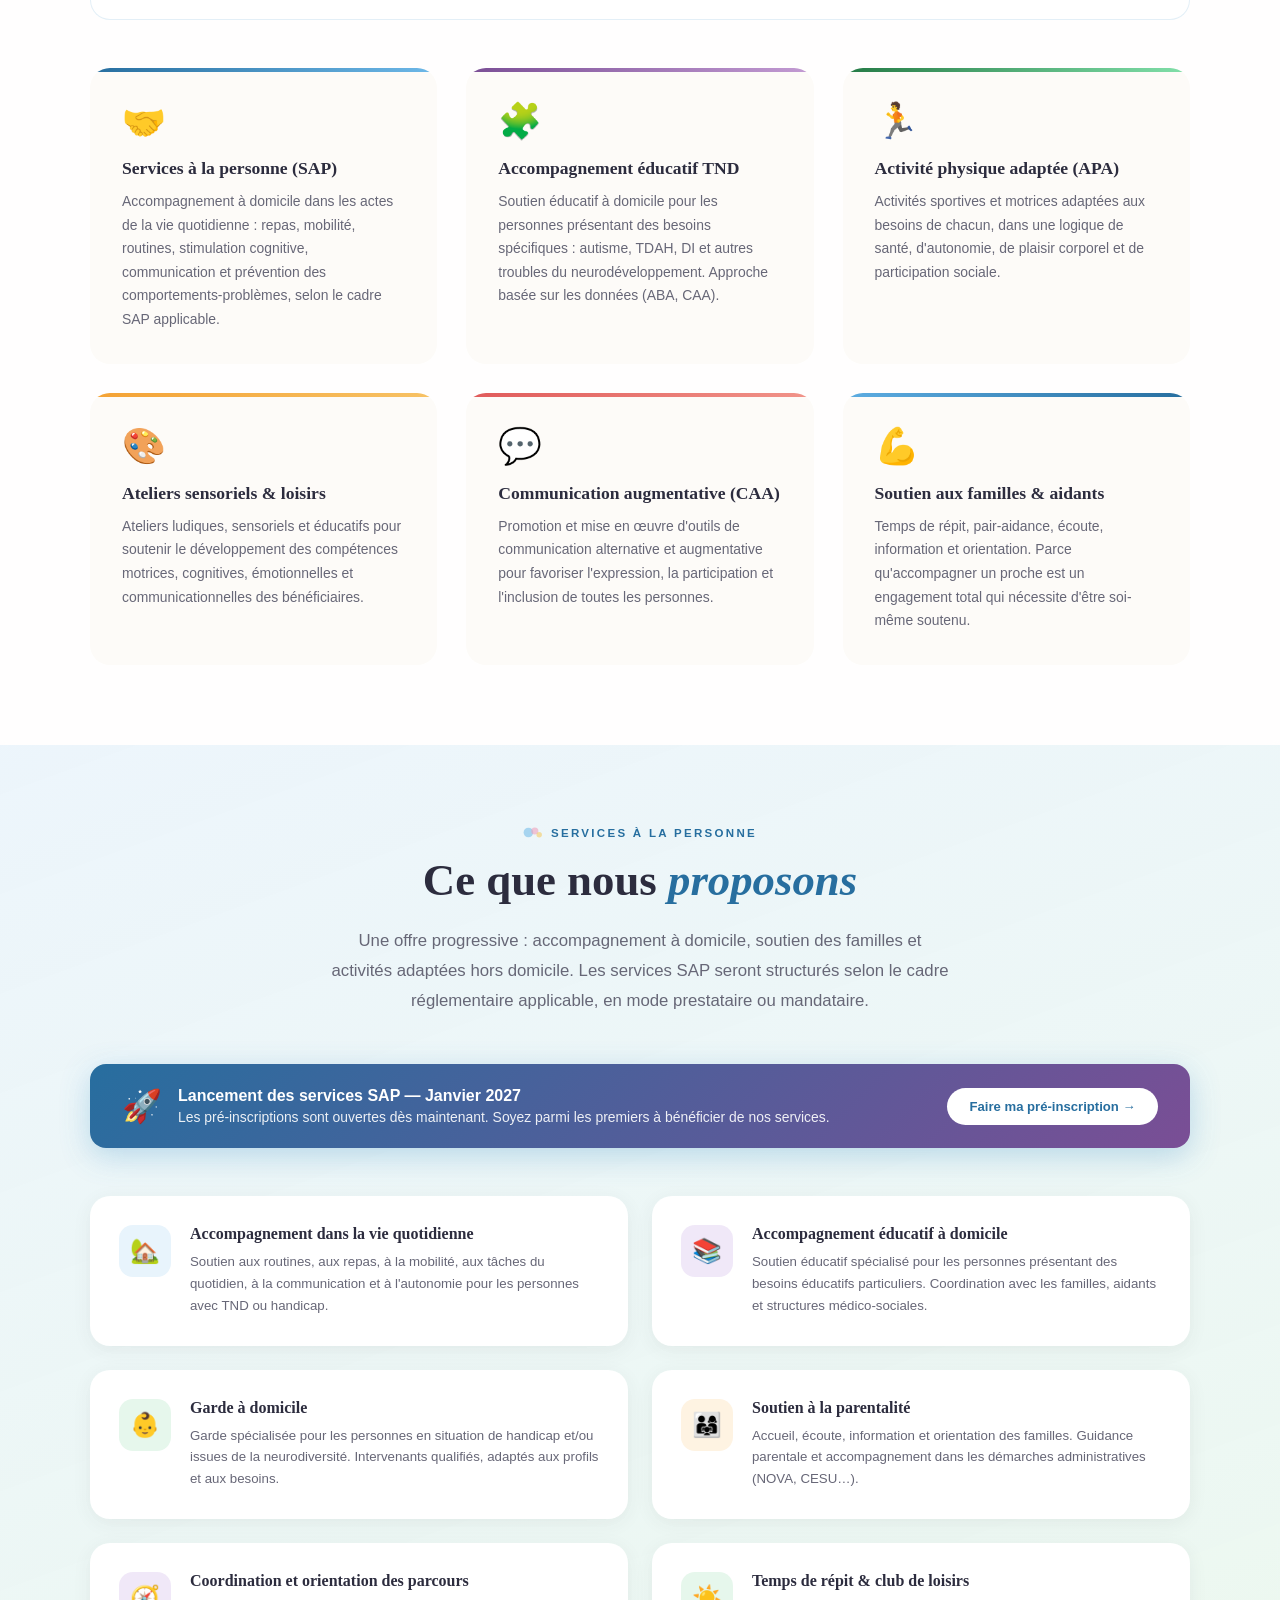
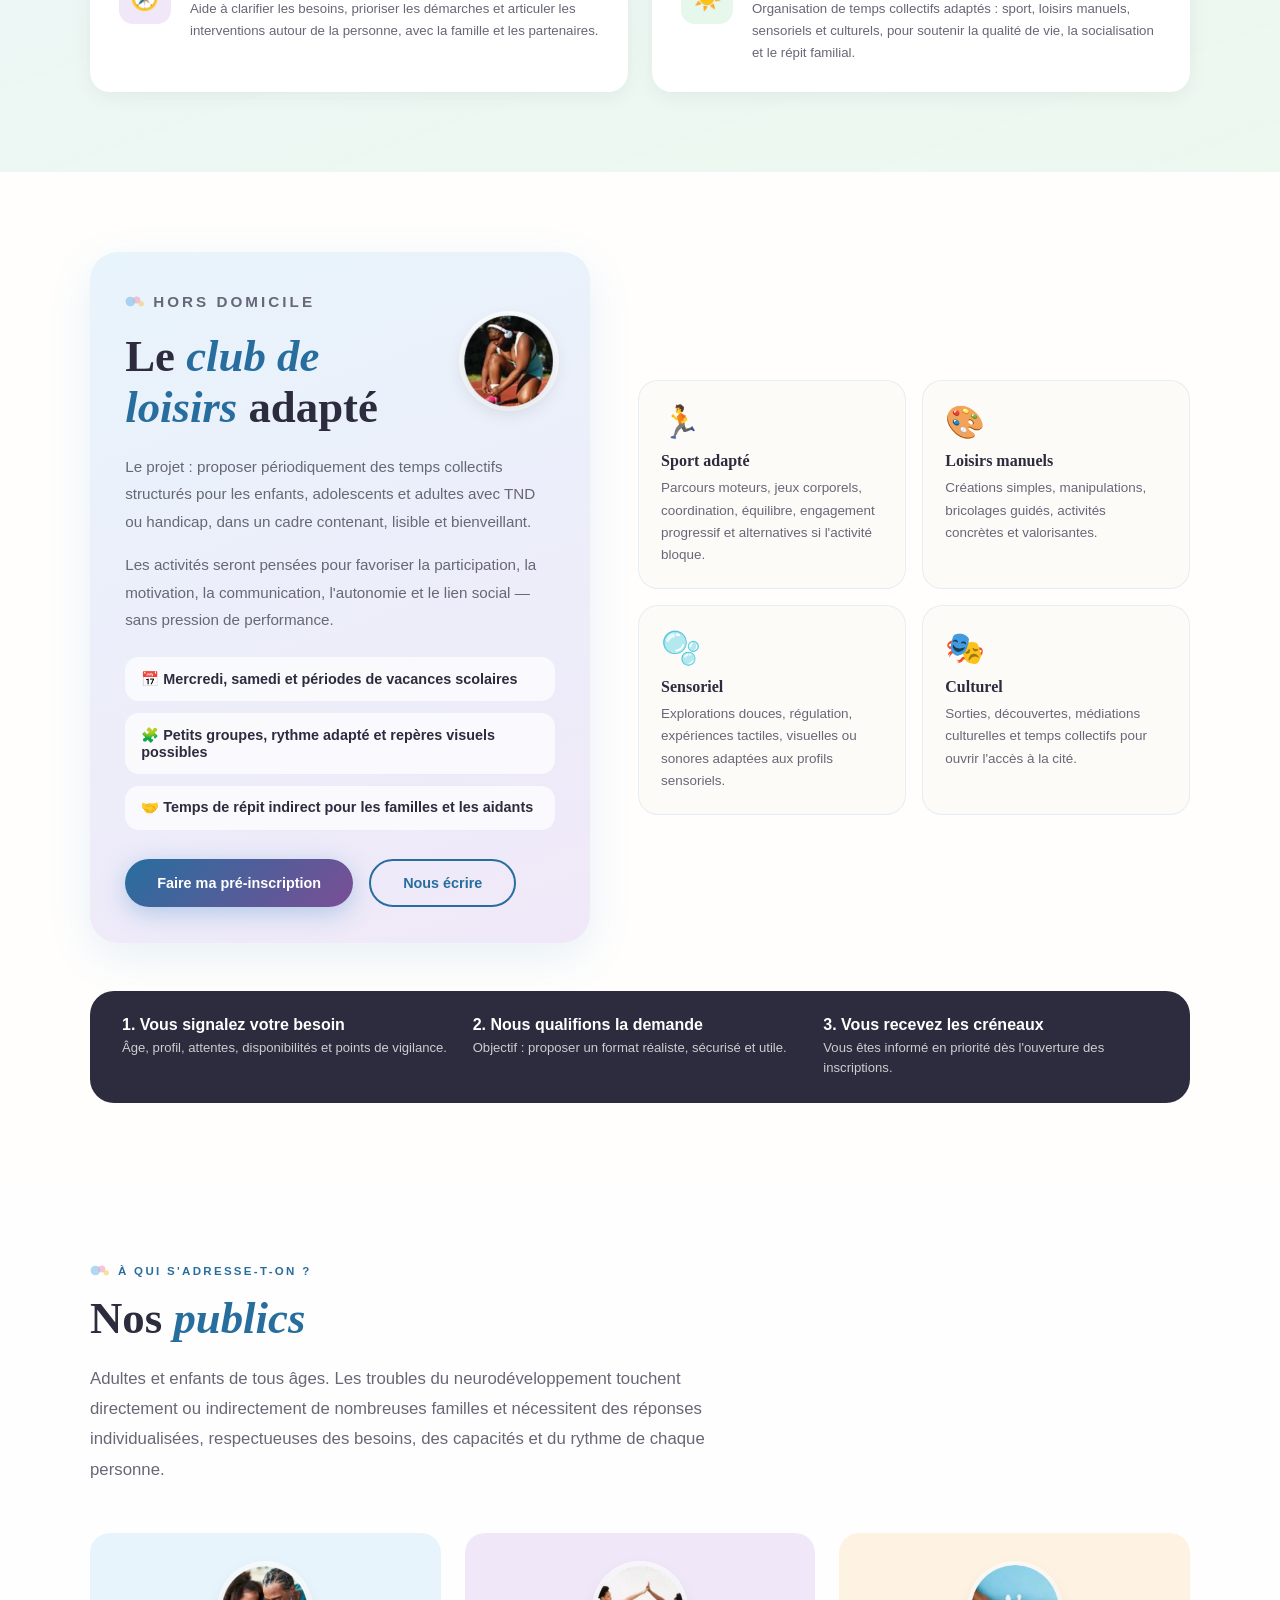
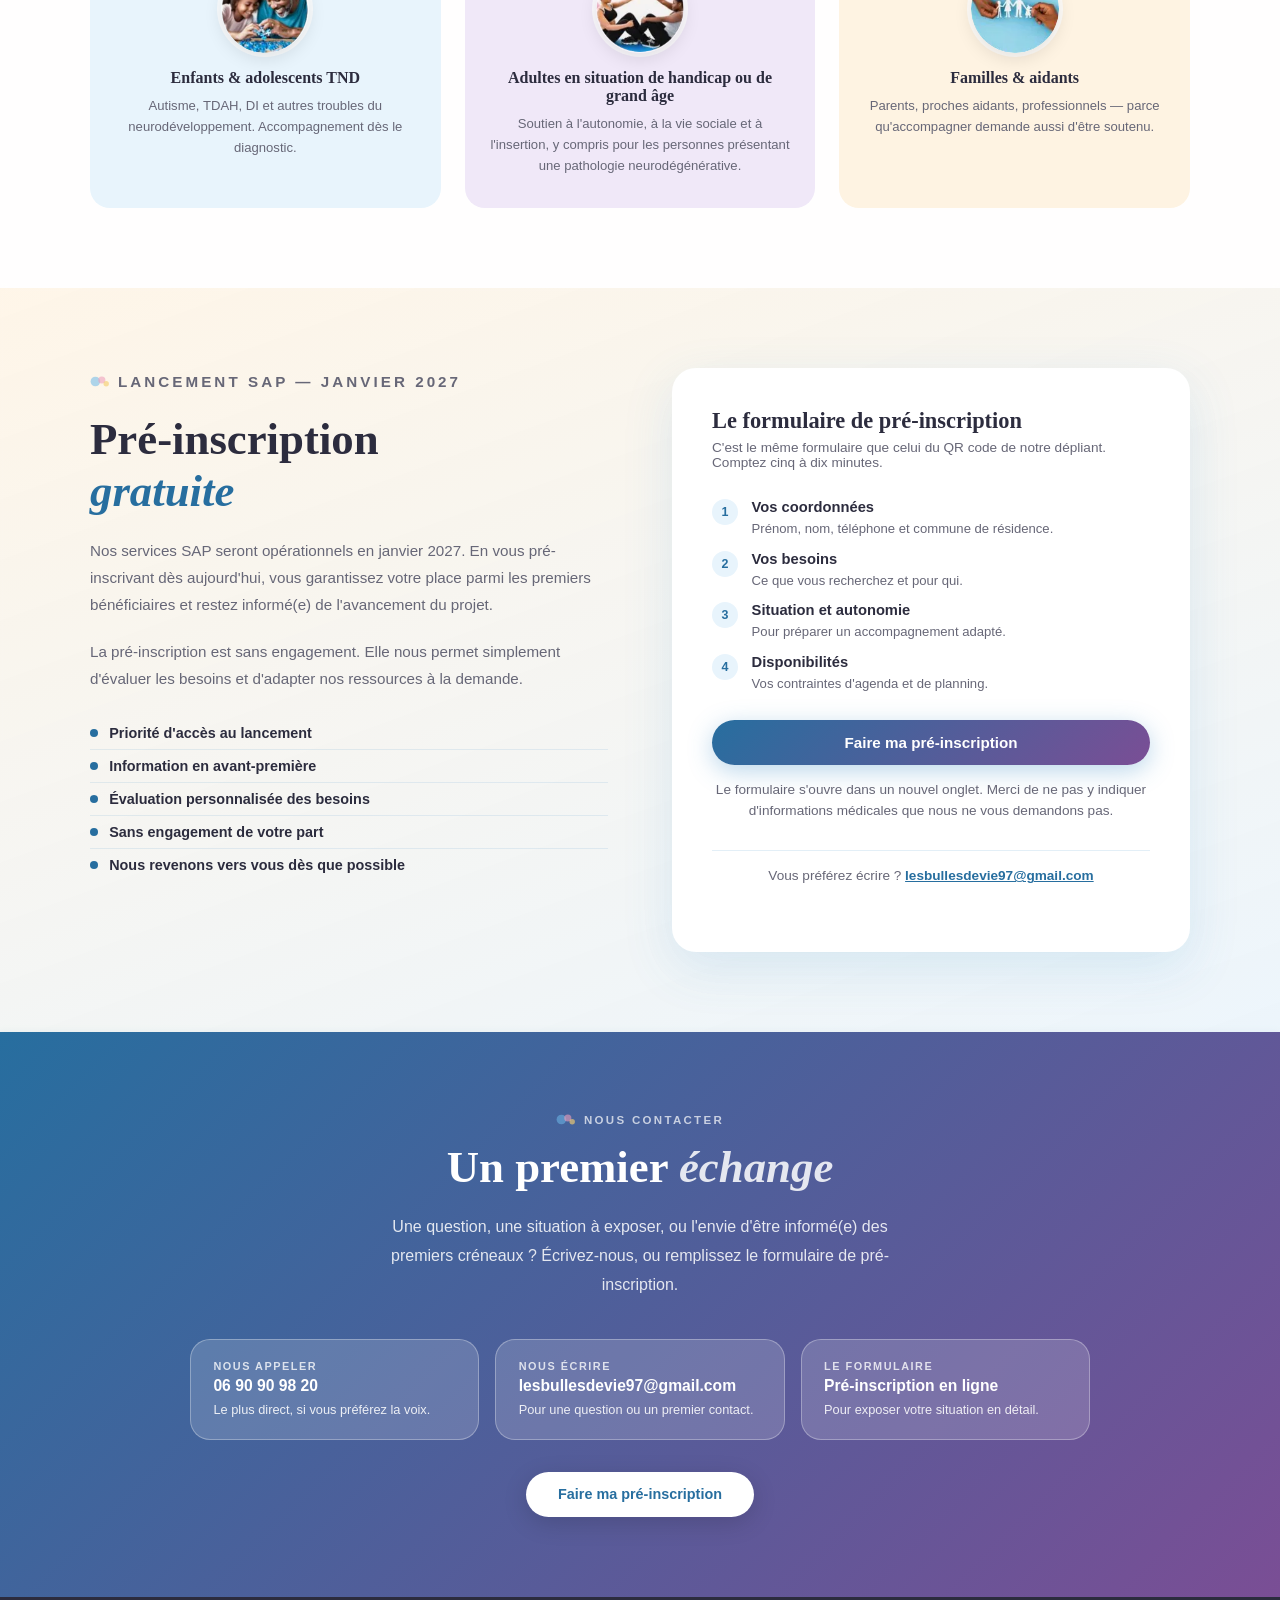
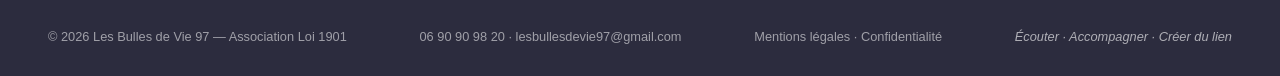
==== commit 3514280f: "Publier les mentions légales et afficher les coordonnées Stéphanie a transmis les informations offic" ====
--- a/index.html
+++ b/index.html
@@ -17,11 +17,36 @@
   <script type="application/ld+json">
     {
       "@context": "https://schema.org",
-      "@type": "Organization",
+      "@type": ["NGO", "LocalBusiness"],
       "name": "Les Bulles de Vie 97",
+      "alternateName": "LBV97",
+      "description": "Association guadeloupéenne d'accompagnement des personnes avec troubles du neurodéveloppement, handicap ou pathologie neurodégénérative, et de soutien à leurs proches aidants.",
       "url": "https://main--lbv97.netlify.app/",
       "email": "lesbullesdevie97@gmail.com",
-      "areaServed": "Guadeloupe"
+      "telephone": "+590690909820",
+      "foundingDate": "2026",
+      "legalName": "Les Bulles de Vie 97",
+      "identifier": [
+        { "@type": "PropertyValue", "name": "RNA", "value": "W9G1012231" },
+        { "@type": "PropertyValue", "name": "SIRET", "value": "10590802400018" }
+      ],
+      "address": {
+        "@type": "PostalAddress",
+        "streetAddress": "801 Résidence la Cotonnade, Beausoleil",
+        "postalCode": "97122",
+        "addressLocality": "Baie-Mahault",
+        "addressRegion": "Guadeloupe",
+        "addressCountry": "GP"
+      },
+      "areaServed": { "@type": "AdministrativeArea", "name": "Guadeloupe" },
+      "knowsLanguage": "fr",
+      "contactPoint": {
+        "@type": "ContactPoint",
+        "contactType": "Information et pré-inscription",
+        "telephone": "+590690909820",
+        "email": "lesbullesdevie97@gmail.com",
+        "availableLanguage": "fr"
+      }
     }
   </script>
 
@@ -669,8 +694,8 @@
     .contact-inner .section-title em { color: rgba(255,255,255,0.85); }
     .contact-subtitle { font-size: 1rem; line-height: 1.8; opacity: 0.85; max-width: 560px; margin: 0 auto 2.5rem; }
     .contact-voies {
-      display: grid; grid-template-columns: repeat(2, minmax(0, 1fr));
-      gap: 1rem; max-width: 720px; margin: 0 auto 2rem;
+      display: grid; grid-template-columns: repeat(3, minmax(0, 1fr));
+      gap: 1rem; max-width: 900px; margin: 0 auto 2rem;
       text-align: left;
     }
     .voie {
@@ -1135,6 +1160,11 @@
       <p class="contact-subtitle">Une question, une situation à exposer, ou l'envie d'être informé(e) des premiers créneaux ? Écrivez-nous, ou remplissez le formulaire de pré-inscription.</p>
 
       <div class="contact-voies">
+        <a class="voie" href="tel:+590690909820">
+          <span class="voie-label">Nous appeler</span>
+          <span class="voie-valeur">06 90 90 98 20</span>
+          <span class="voie-note">Le plus direct, si vous préférez la voix.</span>
+        </a>
         <a class="voie" href="mailto:lesbullesdevie97@gmail.com">
           <span class="voie-label">Nous écrire</span>
           <span class="voie-valeur">lesbullesdevie97@gmail.com</span>
@@ -1155,8 +1185,15 @@
 
   <!-- ======== FOOTER ======== -->
   <footer>
-    <span>© <span id="current-year">2026</span> Les Bulles de Vie 97</span>
-    <span><a href="mailto:lesbullesdevie97@gmail.com">lesbullesdevie97@gmail.com</a></span>
+    <span>© <span id="current-year">2026</span> Les Bulles de Vie 97 — Association Loi 1901</span>
+    <span>
+      <a href="tel:+590690909820">06 90 90 98 20</a> ·
+      <a href="mailto:lesbullesdevie97@gmail.com">lesbullesdevie97@gmail.com</a>
+    </span>
+    <span>
+      <a href="mentions-legales.html">Mentions légales</a> ·
+      <a href="mentions-legales.html#confidentialite">Confidentialité</a>
+    </span>
     <span class="footer-tagline">Écouter · Accompagner · Créer du lien</span>
   </footer>
 
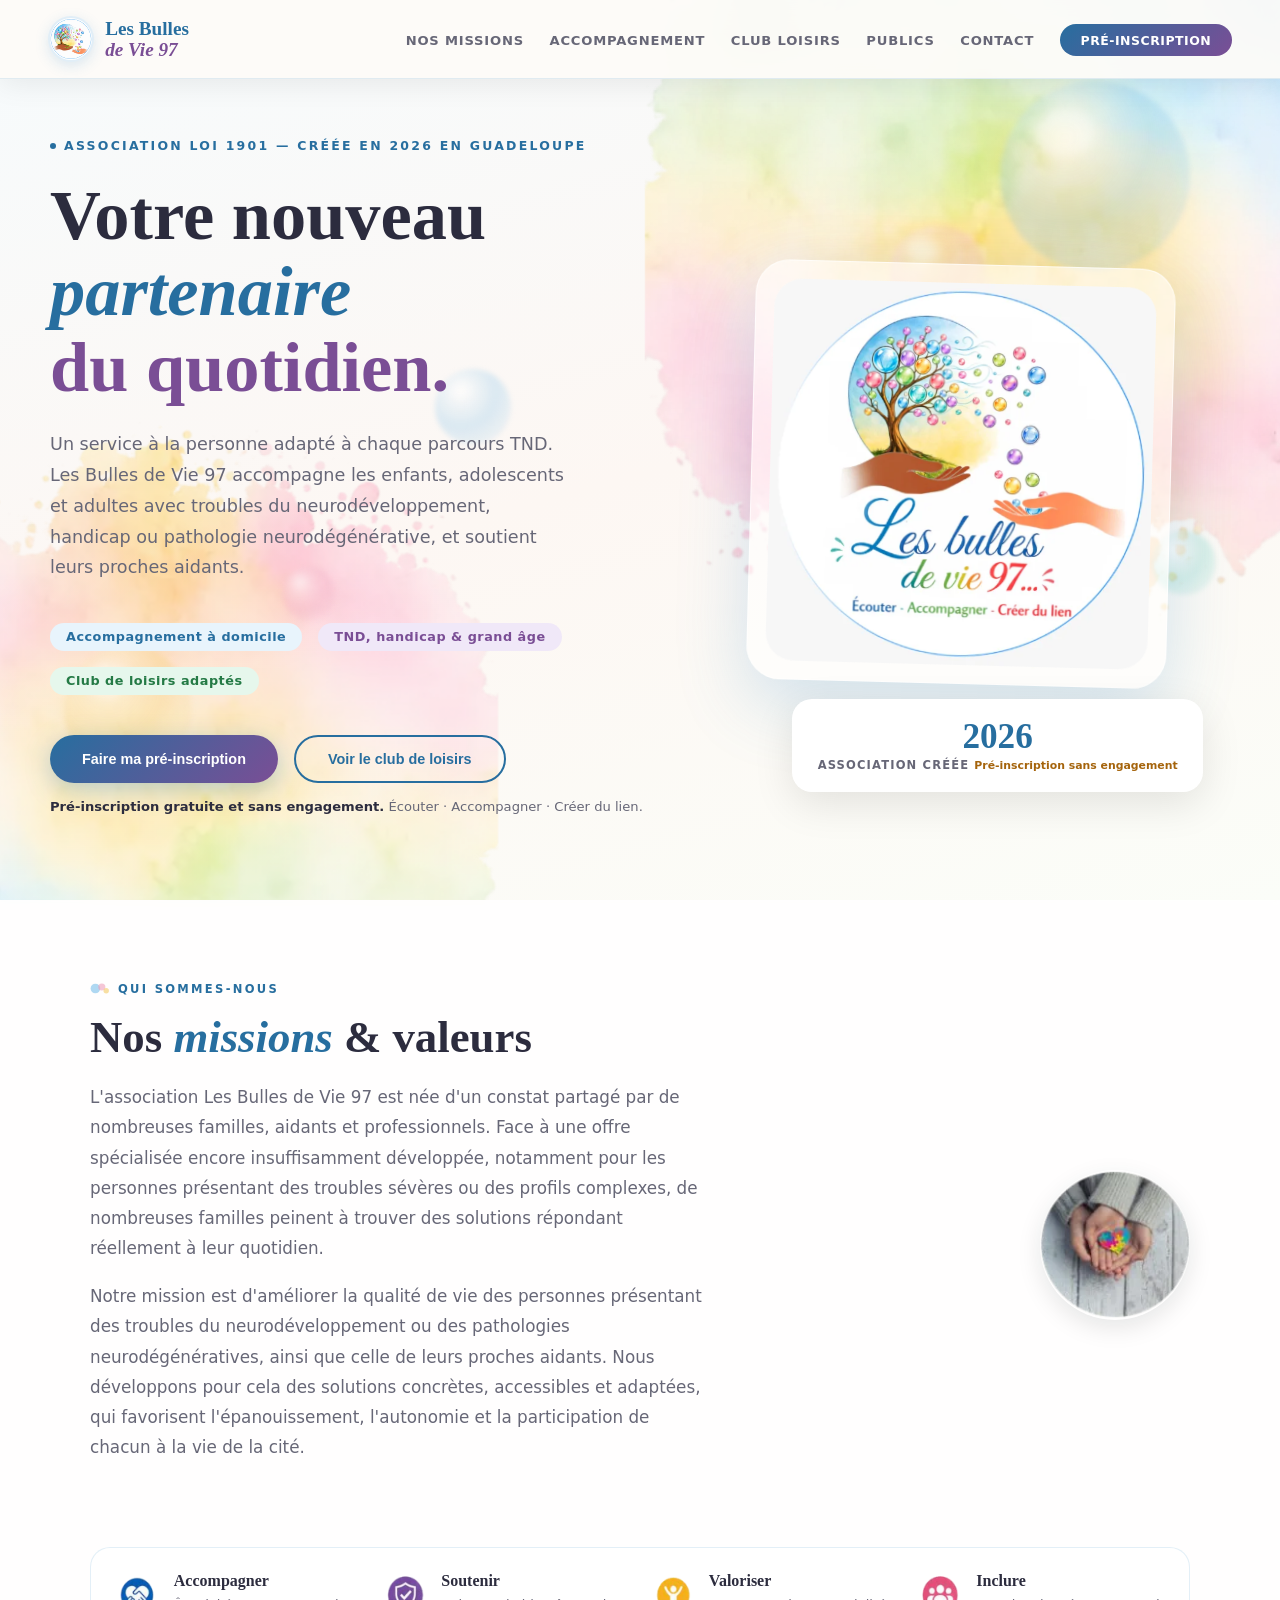
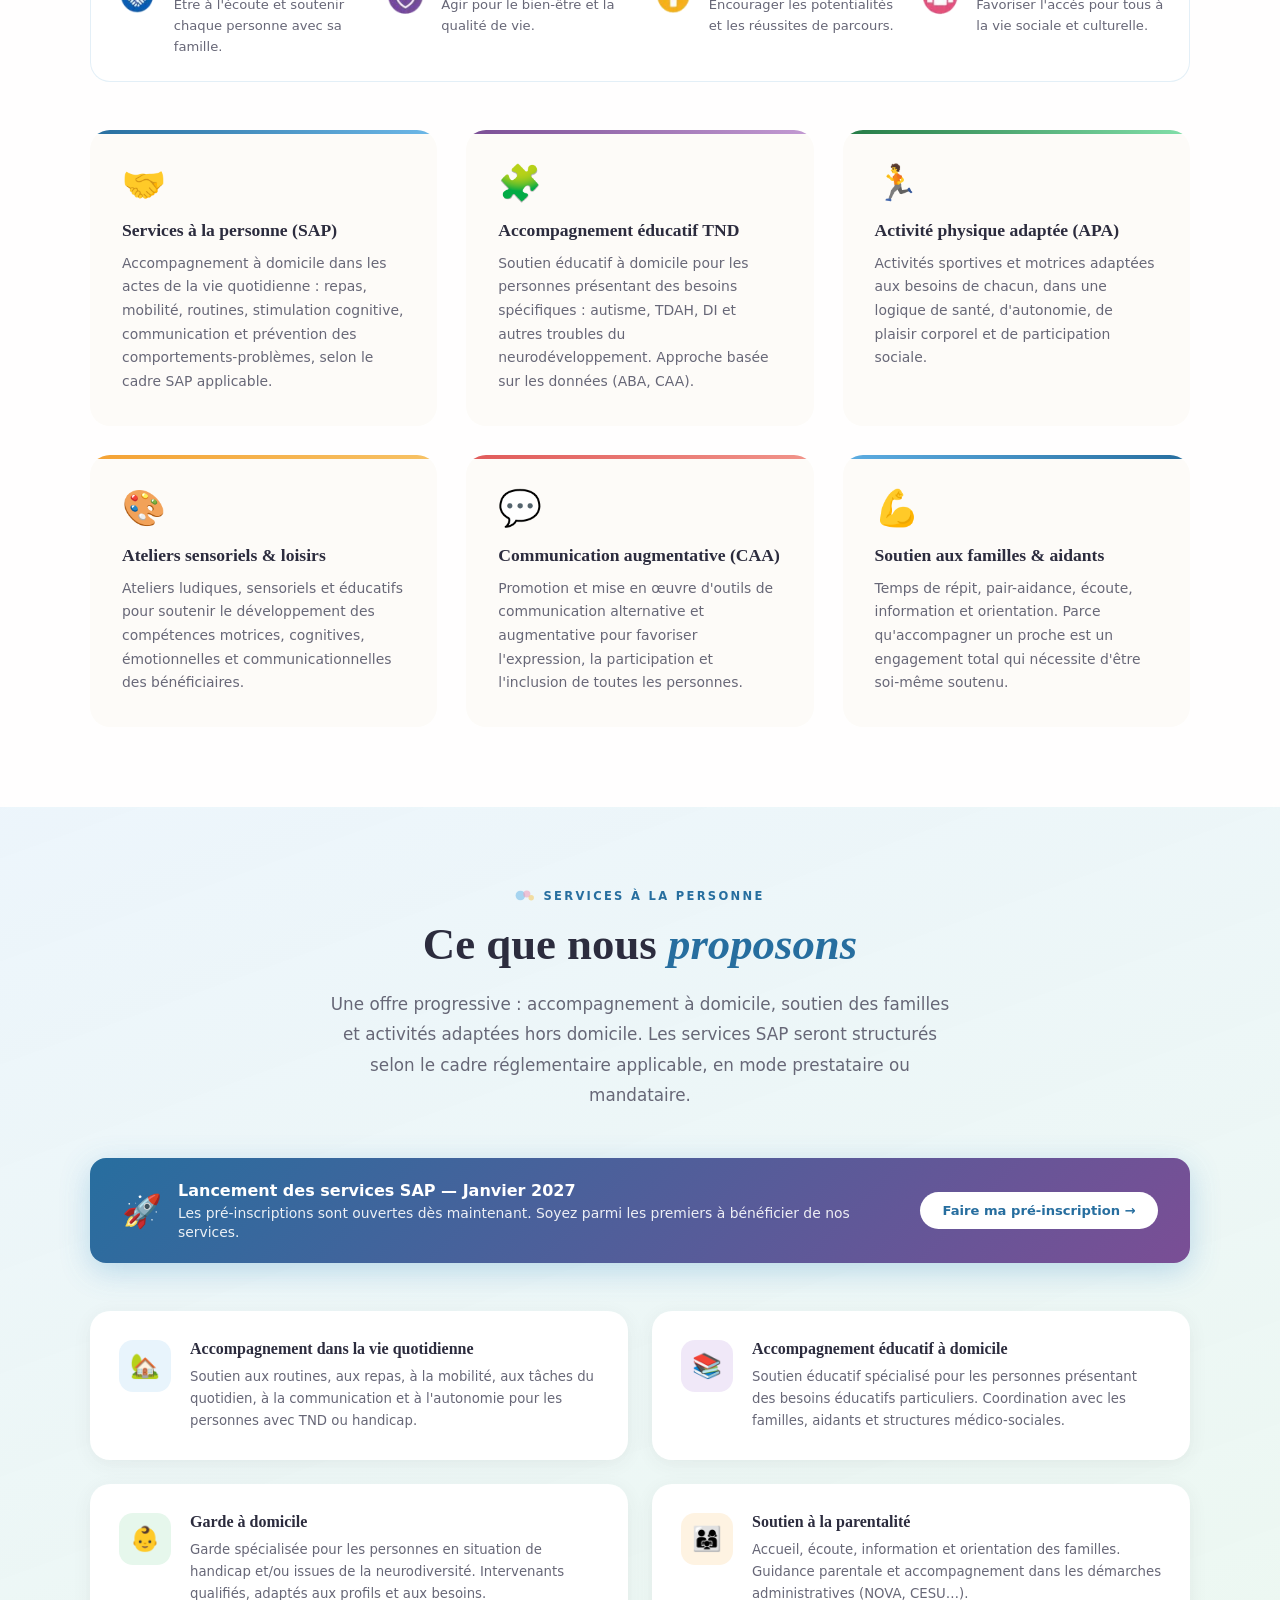
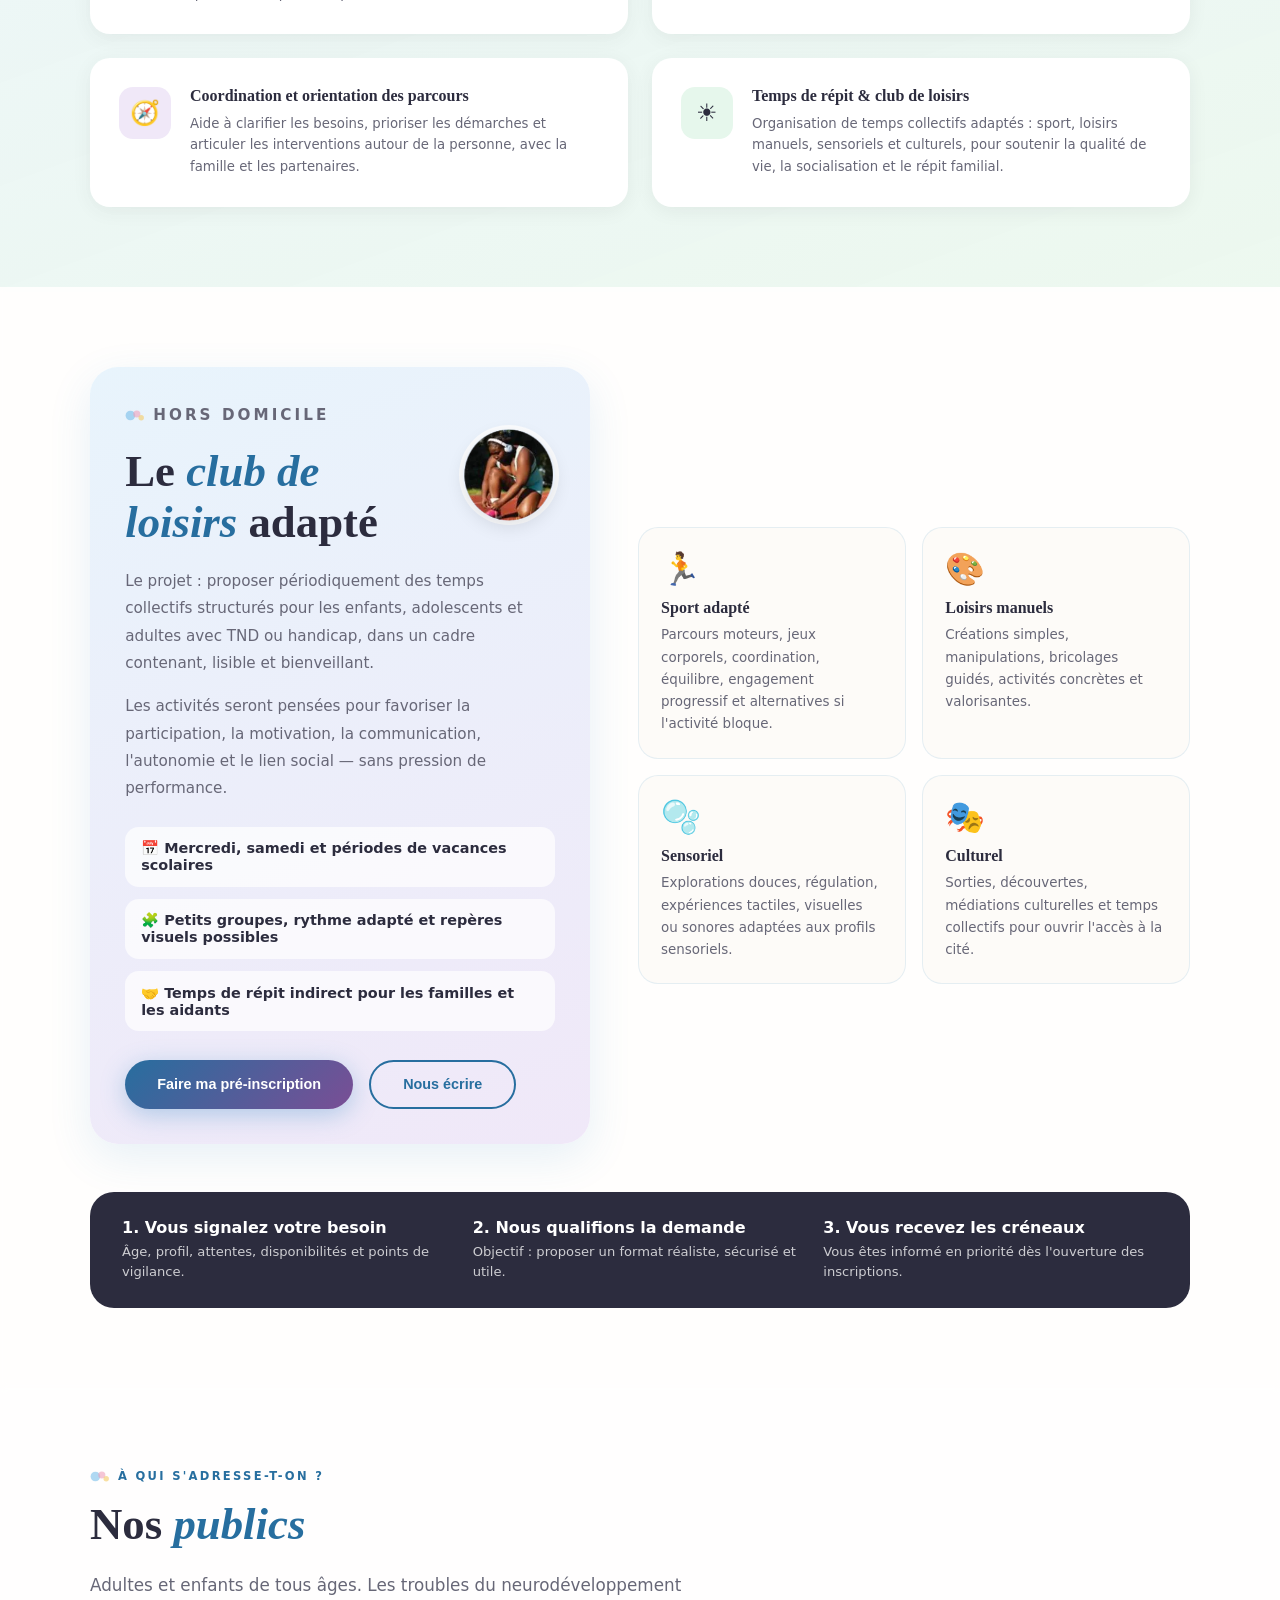
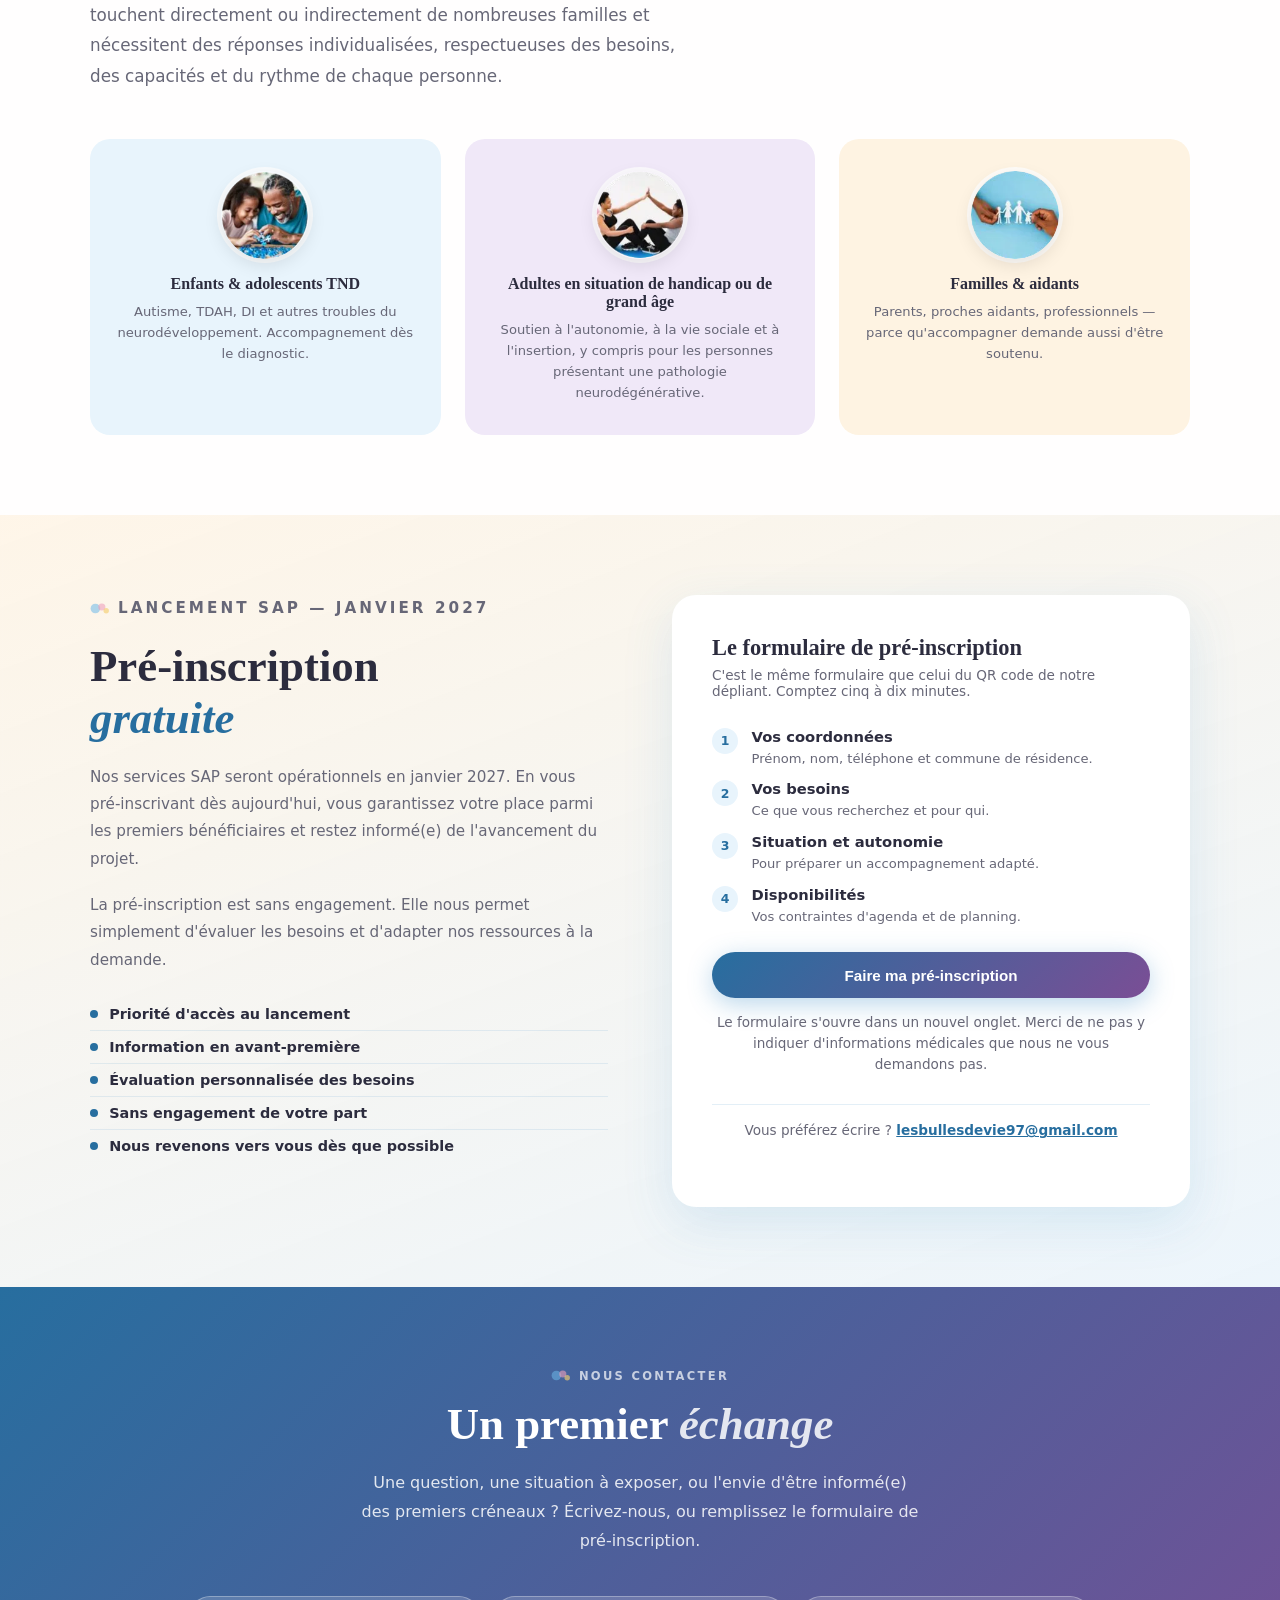
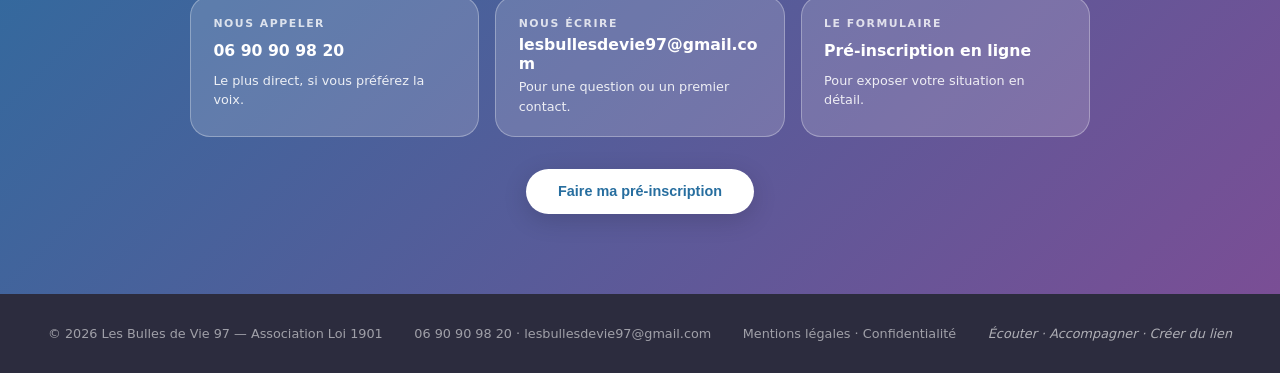
==== commit 207c01a3: "Extraire le socle CSS partagé par les deux pages La décision initiale de garder le CSS inline valait" ====
--- a/index.html
+++ b/index.html
@@ -50,105 +50,9 @@
     }
   </script>
 
+  <link rel="stylesheet" href="assets/base.css">
+
   <style>
-    :root {
-      --bleu:       #276E9F;
-      --bleu-clair: #6DB8E8;
-      --bleu-pale:  #E8F4FC;
-      --violet:     #7A4E95;
-      --violet-pale:#F0E8F8;
-      --vert:       #247A45;
-      --vert-pale:  #E6F7EC;
-      --orange:     #F4A234;
-      --orange-pale:#FEF3E2;
-      --rouge:      #E05A5A;
-      --creme:      #FDFBF8;
-      --blanc:      #FFFFFF;
-      --texte:      #2C2C3E;
-      --gris:       #676777;
-      --gris-clair: #F0EFF7;
-      --jaune:      #A5640C;
-
-      /* Système de cartes : rayon commun, deux idiomes d'élévation */
-      --radius-card: 20px;
-      --shadow-tinted-hover:   0 16px 40px rgba(0,0,0,0.09);
-      --shadow-elevated-rest:  0 4px 20px rgba(0,0,0,0.06);
-      --shadow-elevated-hover: 0 12px 34px rgba(0,0,0,0.1);
-    }
-
-    *, *::before, *::after { box-sizing: border-box; margin: 0; padding: 0; }
-    html { scroll-behavior: smooth; }
-    body {
-      font-family: 'Nunito', sans-serif;
-      background: var(--creme);
-      color: var(--texte);
-      overflow-x: hidden;
-      position: relative;
-    }
-
-    /* Le lavis du dépliant, en fond de page. Deux empreintes de l'aquarelle
-       d'origine, très diluées, qui dérivent lentement l'une par rapport à l'autre. */
-    .lavis-fond {
-      position: fixed; inset: 0; z-index: -1;
-      pointer-events: none;
-      overflow: hidden;
-    }
-    .lavis-fond span {
-      position: absolute;
-      display: block;
-      background-repeat: no-repeat;
-      background-size: contain;
-      background-position: center;
-      will-change: transform;
-    }
-    .lavis-fond .lf-haut {
-      top: -18vh; right: -22vw;
-      width: 86vw; height: 86vw;
-      max-width: 1000px; max-height: 1000px;
-      background-image: url('assets/lavis-recto.webp');
-      opacity: 0.30;
-      animation: derive-a 68s ease-in-out infinite;
-    }
-    .lavis-fond .lf-bas {
-      bottom: -26vh; left: -24vw;
-      width: 92vw; height: 92vw;
-      max-width: 1060px; max-height: 1060px;
-      background-image: url('assets/lavis-verso.webp');
-      opacity: 0.24;
-      animation: derive-b 86s ease-in-out infinite;
-    }
-    @keyframes derive-a {
-      0%, 100% { transform: translate3d(0, 0, 0) scale(1); }
-      50%      { transform: translate3d(-2.2%, 2.6%, 0) scale(1.05); }
-    }
-    @keyframes derive-b {
-      0%, 100% { transform: translate3d(0, 0, 0) scale(1.04); }
-      50%      { transform: translate3d(2.8%, -2%, 0) scale(1); }
-    }
-
-    /* Lien d'évitement */
-    .skip-link {
-      position: absolute; left: 1rem; top: 1rem; z-index: 300;
-      background: var(--bleu); color: var(--blanc);
-      font-weight: 700; font-size: 0.85rem;
-      padding: 0.7rem 1.2rem; border-radius: 0 0 12px 12px;
-      text-decoration: none;
-      transform: translateY(-160%);
-      transition: transform 0.2s;
-    }
-    .skip-link:focus { transform: translateY(0); }
-
-    section[id] { scroll-margin-top: 6.5rem; }
-
-    a:focus-visible,
-    button:focus-visible,
-    input:focus-visible,
-    select:focus-visible {
-      outline: 3px solid var(--jaune);
-      outline-offset: 3px;
-      border-radius: 4px;
-    }
-
     /* ======== NAV ======== */
     nav {
       position: fixed; top: 0; left: 0; right: 0; z-index: 200;
--- a/assets/base.css
+++ b/assets/base.css
@@ -0,0 +1,144 @@
+/* ==========================================================================
+   Socle commun aux pages du site — Les Bulles de Vie 97
+
+   Ce fichier contient uniquement ce que toutes les pages partagent :
+   la palette, la typographie, le lavis aquarellé du dépliant en fond,
+   et les règles d'accessibilité. Chaque page garde ses styles propres.
+   ========================================================================== */
+
+:root {
+  /* Palette reprise du dépliant : bleu, turquoise, jaune, rose */
+  --bleu:       #276E9F;
+  --bleu-clair: #6DB8E8;
+  --bleu-pale:  #E8F4FC;
+  --violet:     #7A4E95;
+  --violet-pale:#F0E8F8;
+  --vert:       #247A45;
+  --vert-pale:  #E6F7EC;
+  --orange:     #F4A234;
+  --orange-pale:#FEF3E2;
+  --rouge:      #E05A5A;
+  --creme:      #FDFBF8;
+  --blanc:      #FFFFFF;
+  --texte:      #2C2C3E;
+  --gris:       #676777;
+  --gris-clair: #F0EFF7;
+  --jaune:      #A5640C;
+
+  /* Système de cartes : rayon commun, deux idiomes d'élévation */
+  --radius-card: 20px;
+  --shadow-tinted-hover:   0 16px 40px rgba(0,0,0,0.09);
+  --shadow-elevated-rest:  0 4px 20px rgba(0,0,0,0.06);
+  --shadow-elevated-hover: 0 12px 34px rgba(0,0,0,0.1);
+
+  /* Aucune police distante n'est chargée : ces piles doivent tenir seules */
+  --police-titre: 'Playfair Display', 'Iowan Old Style', 'Palatino Linotype', Georgia, serif;
+  --police-texte: 'Nunito', 'Avenir Next', 'Segoe UI', system-ui, -apple-system, sans-serif;
+}
+
+*, *::before, *::after { box-sizing: border-box; margin: 0; padding: 0; }
+
+html { scroll-behavior: smooth; }
+
+body {
+  font-family: var(--police-texte);
+  background: var(--creme);
+  color: var(--texte);
+  overflow-x: hidden;
+  position: relative;
+}
+
+/* --------------------------------------------------------------------------
+   Le lavis du dépliant, en fond de page. Deux empreintes de l'aquarelle
+   d'origine, très diluées, qui dérivent lentement l'une par rapport à l'autre.
+   -------------------------------------------------------------------------- */
+.lavis-fond {
+  position: fixed; inset: 0; z-index: -1;
+  pointer-events: none;
+  overflow: hidden;
+}
+.lavis-fond span {
+  position: absolute;
+  display: block;
+  background-repeat: no-repeat;
+  background-size: contain;
+  background-position: center;
+  will-change: transform;
+}
+.lavis-fond .lf-haut {
+  top: -18vh; right: -22vw;
+  width: 86vw; height: 86vw;
+  max-width: 1000px; max-height: 1000px;
+  background-image: url('lavis-recto.webp');
+  opacity: 0.30;
+  animation: derive-a 68s ease-in-out infinite;
+}
+.lavis-fond .lf-bas {
+  bottom: -26vh; left: -24vw;
+  width: 92vw; height: 92vw;
+  max-width: 1060px; max-height: 1060px;
+  background-image: url('lavis-verso.webp');
+  opacity: 0.24;
+  animation: derive-b 86s ease-in-out infinite;
+}
+@keyframes derive-a {
+  0%, 100% { transform: translate3d(0, 0, 0) scale(1); }
+  50%      { transform: translate3d(-2.2%, 2.6%, 0) scale(1.05); }
+}
+@keyframes derive-b {
+  0%, 100% { transform: translate3d(0, 0, 0) scale(1.04); }
+  50%      { transform: translate3d(2.8%, -2%, 0) scale(1); }
+}
+
+/* --------------------------------------------------------------------------
+   Accessibilité
+   -------------------------------------------------------------------------- */
+.skip-link {
+  position: absolute; left: 1rem; top: 1rem; z-index: 300;
+  background: var(--bleu); color: var(--blanc);
+  font-weight: 700; font-size: 0.85rem;
+  padding: 0.7rem 1.2rem; border-radius: 0 0 12px 12px;
+  text-decoration: none;
+  transform: translateY(-160%);
+  transition: transform 0.2s;
+}
+.skip-link:focus { transform: translateY(0); }
+
+section[id] { scroll-margin-top: 6.5rem; }
+
+a:focus-visible,
+button:focus-visible,
+input:focus-visible,
+select:focus-visible {
+  outline: 3px solid var(--jaune);
+  outline-offset: 3px;
+  border-radius: 4px;
+}
+
+/* --------------------------------------------------------------------------
+   Pied de page
+   -------------------------------------------------------------------------- */
+footer {
+  background: var(--texte); color: rgba(255,255,255,0.55);
+  font-size: 0.8rem;
+}
+footer a { color: rgba(255,255,255,0.55); text-decoration: none; }
+footer a:hover { color: var(--blanc); }
+
+/* --------------------------------------------------------------------------
+   Mouvement réduit : le lavis reste affiché, mais il cesse de dériver.
+   Chaque page complète cette règle pour ses propres animations.
+   -------------------------------------------------------------------------- */
+@media (prefers-reduced-motion: reduce) {
+  html { scroll-behavior: auto; }
+  *, *::before, *::after {
+    animation-duration: 0.01ms !important;
+    animation-iteration-count: 1 !important;
+    scroll-behavior: auto !important;
+    transition-duration: 0.01ms !important;
+  }
+  .lavis-fond span {
+    animation: none !important;
+    transform: none !important;
+  }
+}
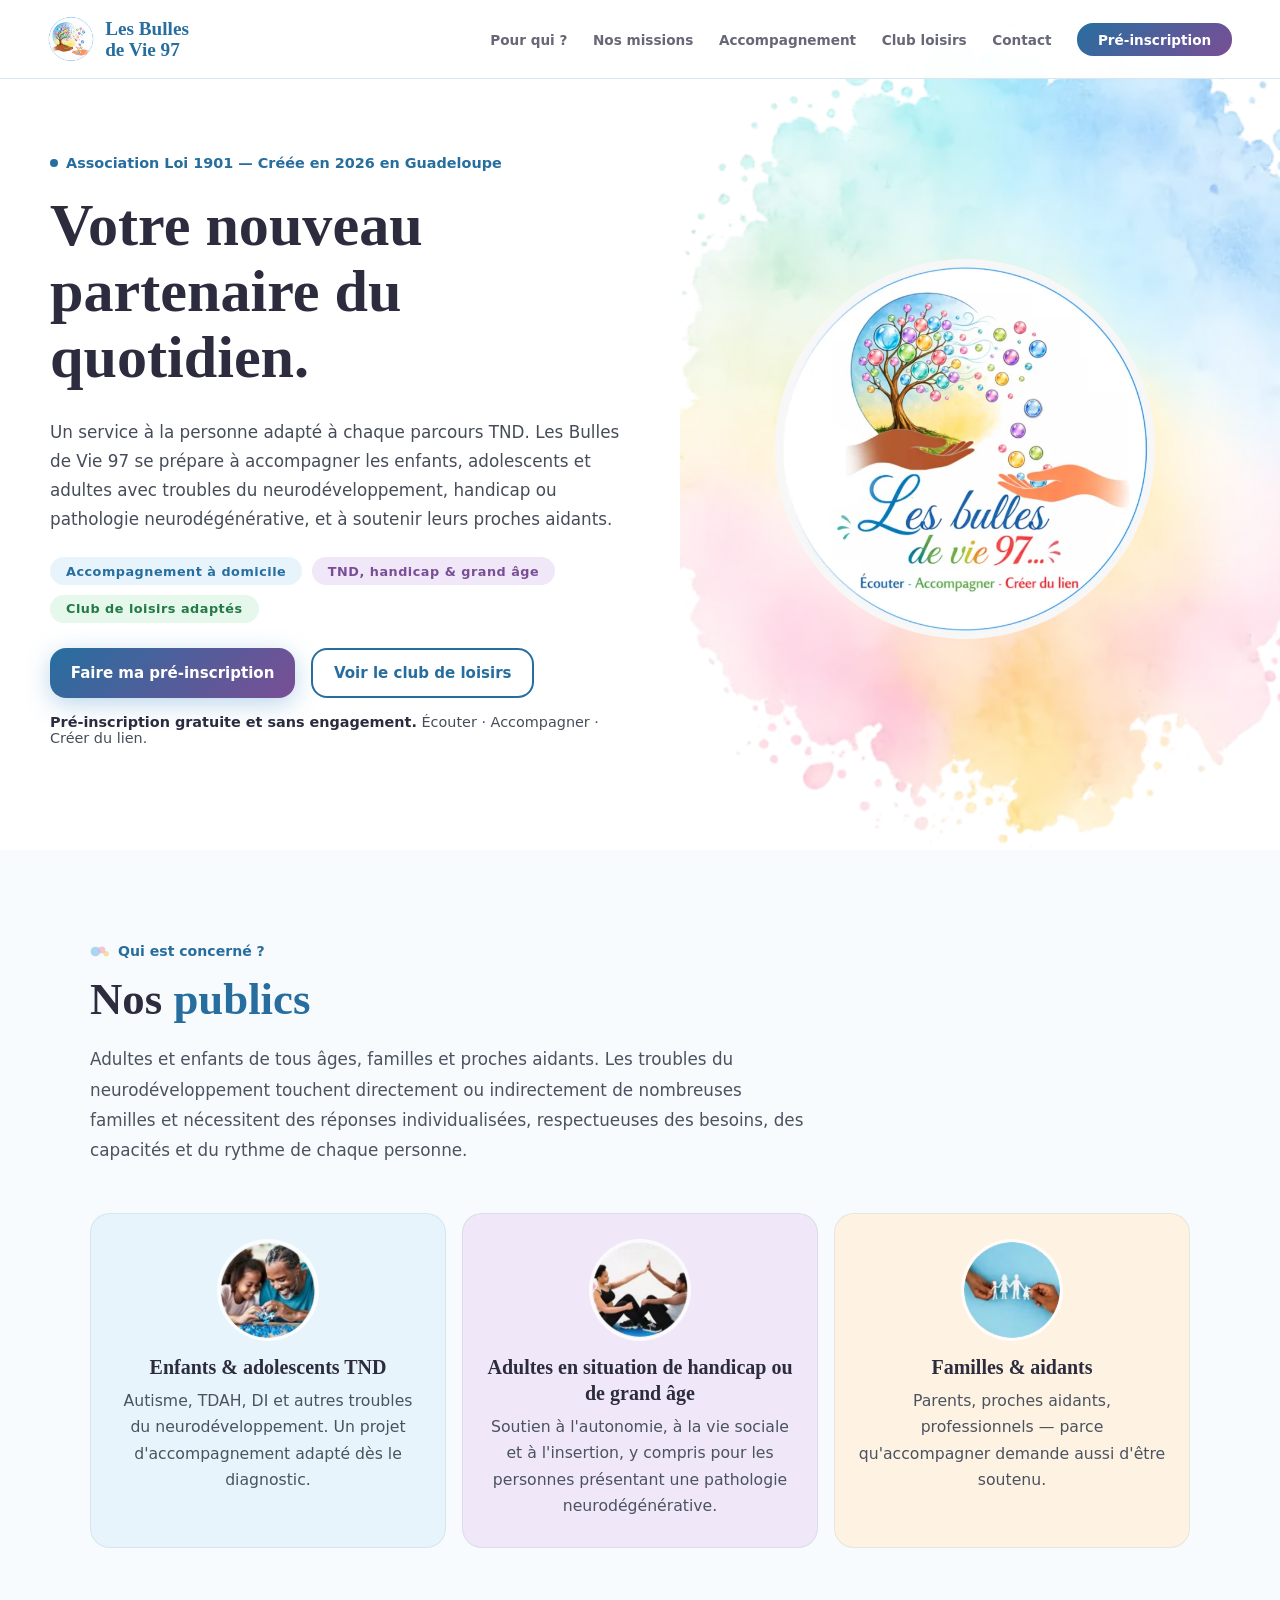
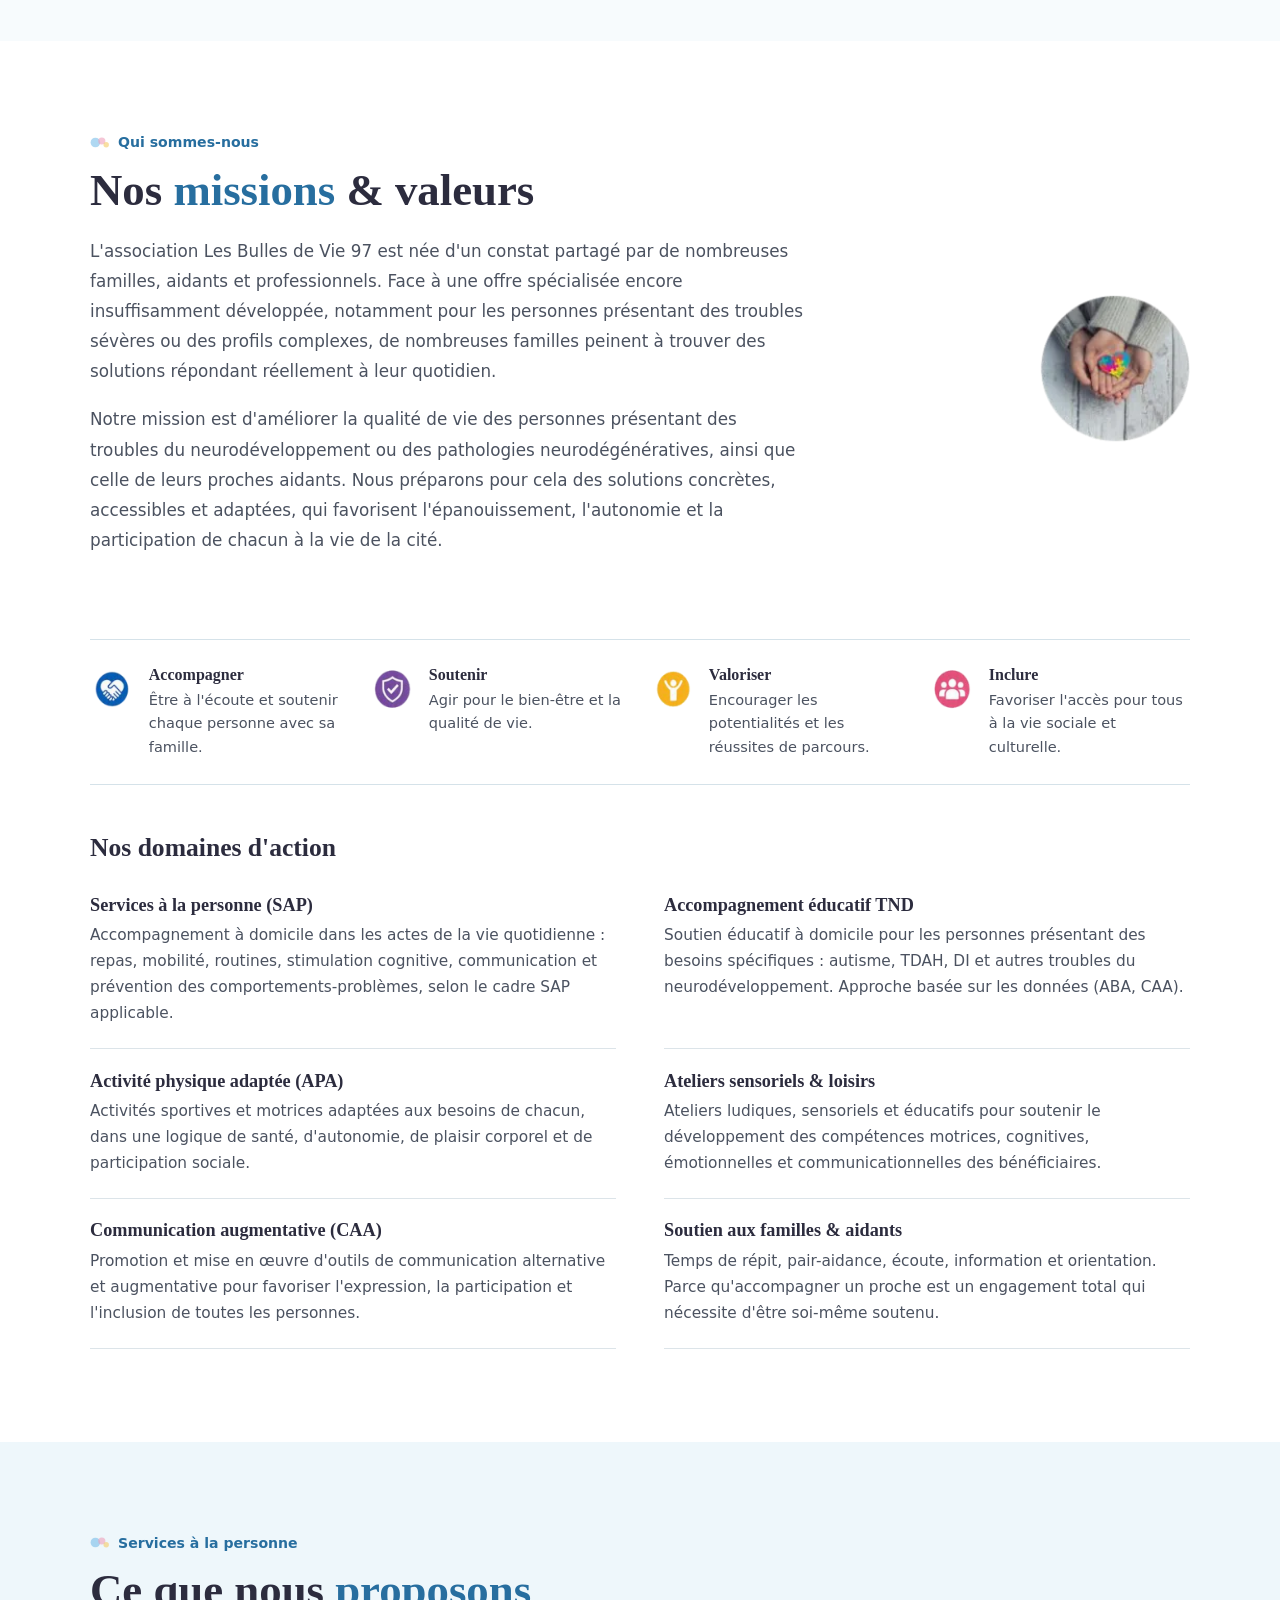
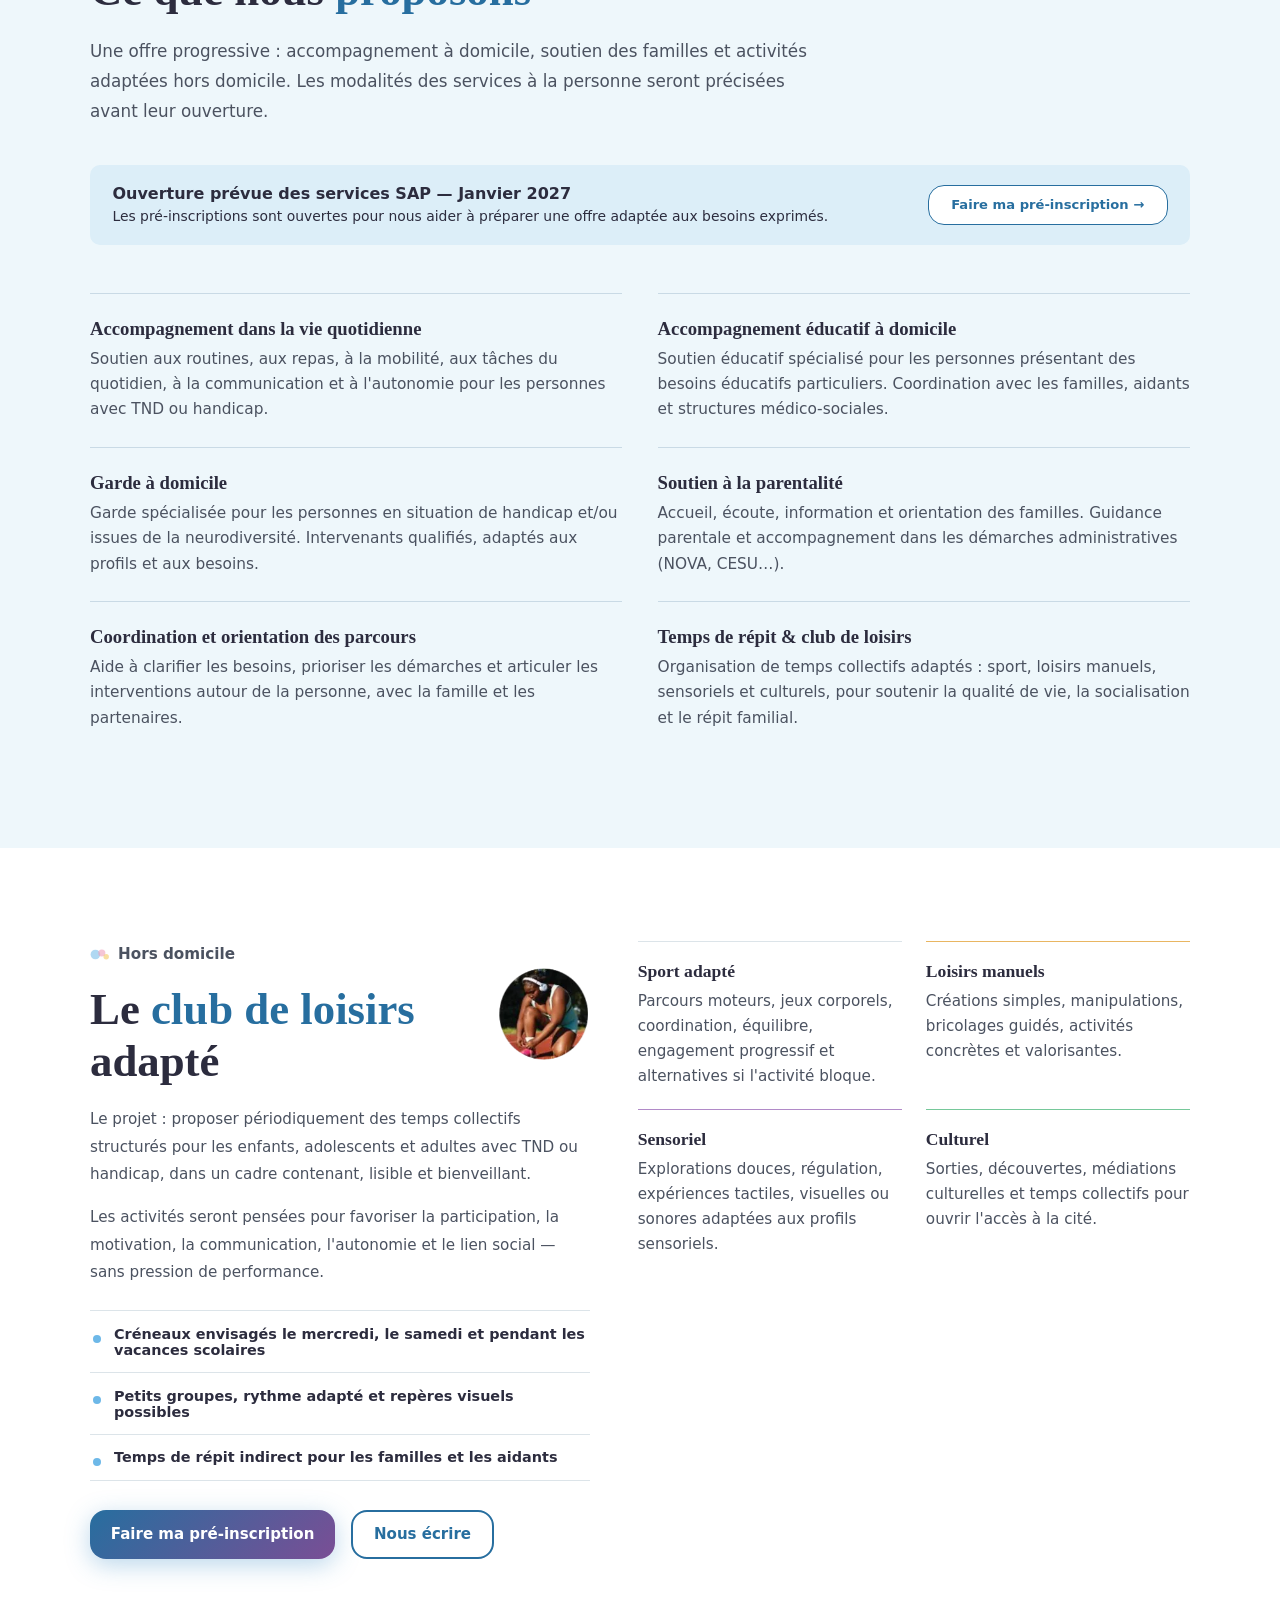
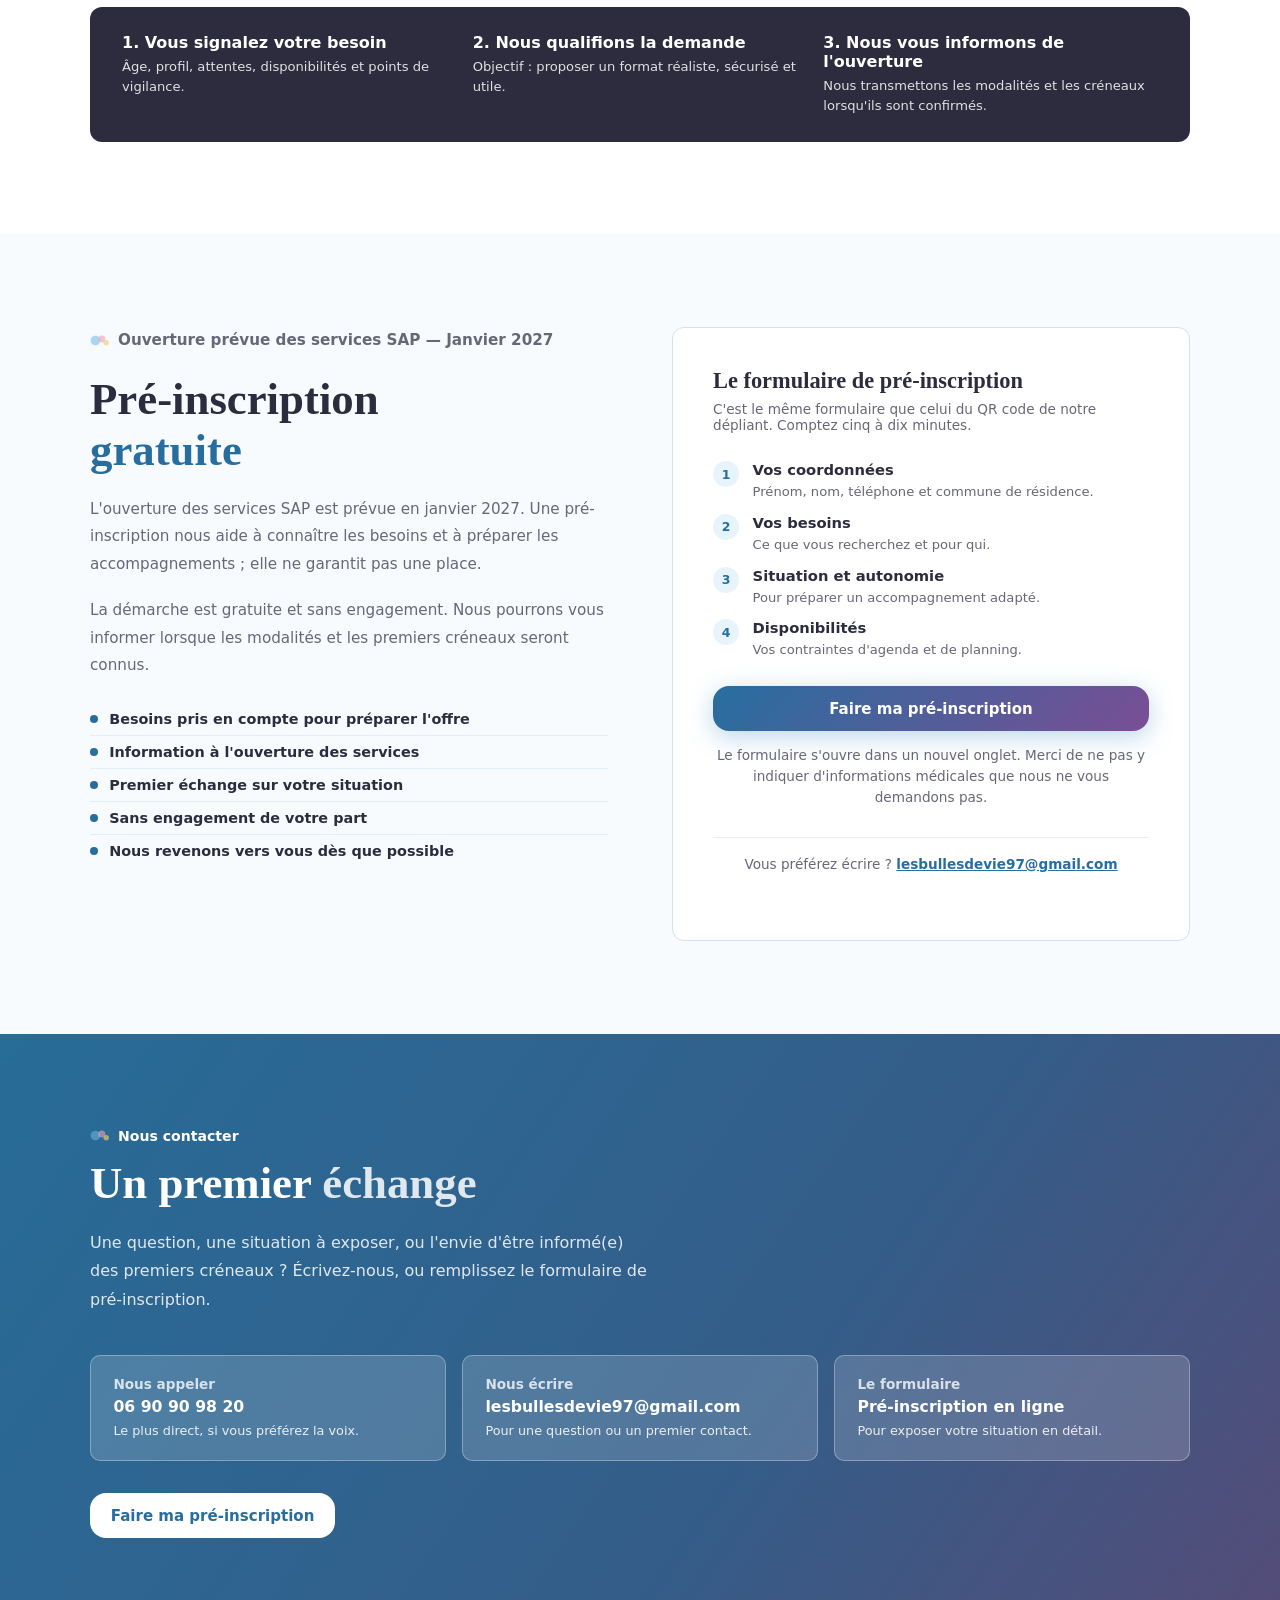
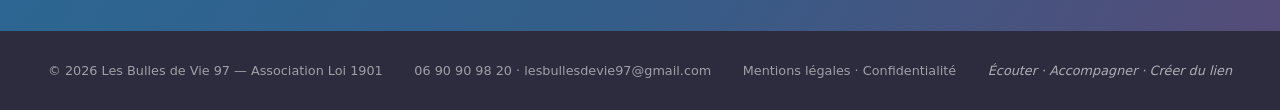
==== commit e10d6fe9: "Affiner le site vitrine et l’expérience mobile" ====
--- a/index.html
+++ b/index.html
@@ -2,15 +2,15 @@
 <html lang="fr"><head>
   <meta charset="UTF-8">
   <meta name="viewport" content="width=device-width, initial-scale=1.0">
-  <title>Les Bulles de Vie 97 — Accompagnement TND &amp; Club de loisirs | Guadeloupe</title>
-  <meta name="description" content="Association guadeloupéenne dédiée aux personnes avec TND ou handicap, au soutien des familles et aux activités adaptées hors domicile. Pré-inscription SAP et club de loisirs.">
+  <title>Les Bulles de Vie 97 — Accompagnement adapté en Guadeloupe</title>
+  <meta name="description" content="Les Bulles de Vie 97 prépare des services à domicile et un club de loisirs adaptés pour les personnes avec TND ou handicap en Guadeloupe. Ouverture des services à domicile prévue en janvier 2027.">
   <meta name="keywords" content="services à la personne Guadeloupe, TND Guadeloupe, autisme Guadeloupe, accompagnement handicap, SAP Guadeloupe, Les Bulles de Vie 97">
   <meta name="robots" content="index, follow">
   <meta name="theme-color" content="#3B8CC7">
   <link rel="canonical" href="https://main--lbv97.netlify.app/">
   <link rel="icon" href="assets/favicon.png" type="image/png">
   <meta property="og:title" content="Les Bulles de Vie 97 — Écouter · Accompagner · Créer du lien">
-  <meta property="og:description" content="Association d'accompagnement, de soutien aux aidants et d'activités adaptées en Guadeloupe.">
+  <meta property="og:description" content="Une association guadeloupéenne qui prépare des services à domicile, un soutien aux aidants et un club de loisirs adaptés.">
   <meta property="og:type" content="website">
   <meta property="og:url" content="https://main--lbv97.netlify.app/">
   <meta property="og:locale" content="fr_GP">
@@ -20,7 +20,7 @@
       "@type": ["NGO", "LocalBusiness"],
       "name": "Les Bulles de Vie 97",
       "alternateName": "LBV97",
-      "description": "Association guadeloupéenne d'accompagnement des personnes avec troubles du neurodéveloppement, handicap ou pathologie neurodégénérative, et de soutien à leurs proches aidants.",
+      "description": "Association guadeloupéenne qui prépare des services à domicile et des activités adaptées pour les personnes avec troubles du neurodéveloppement, handicap ou pathologie neurodégénérative, ainsi qu'un soutien à leurs proches aidants.",
       "url": "https://main--lbv97.netlify.app/",
       "email": "lesbullesdevie97@gmail.com",
       "telephone": "+590690909820",
@@ -114,6 +114,7 @@
     }
     .hamburger span { display: block; width: 24px; height: 2px; background: var(--bleu); border-radius: 2px; transition: all 0.3s; }
     .hamburger:focus-visible { outline: 3px solid var(--jaune); outline-offset: 4px; border-radius: 4px; }
+    body.menu-open { position: fixed; left: 0; right: 0; width: 100%; overflow: hidden; }
 
     /* ======== HERO ======== */
     .hero {
@@ -225,7 +226,7 @@
     }
     .micro-proof {
       margin-top: 1rem;
-      font-size: 0.82rem;
+      font-size: 0.9rem;
       color: var(--gris);
       opacity: 0; animation: fadeUp 0.7s ease 1s forwards;
     }
@@ -240,7 +241,7 @@
     .eyebrow-dot { width:6px;height:6px;border-radius:50%;background:var(--bleu); }
     .hero-title {
       font-family: 'Playfair Display', serif;
-      font-size: clamp(3rem, 5.5vw, 5rem);
+      font-size: clamp(2.8rem, 4.7vw, 4.4rem);
       font-weight: 600; line-height: 1.08;
       color: var(--texte); margin-bottom: 1.5rem;
       opacity: 0; animation: fadeUp 0.7s ease 0.4s forwards;
@@ -248,13 +249,13 @@
     .hero-title em { color: var(--bleu); font-style: italic; }
     .hero-title .accent { color: var(--violet); }
     .hero-subtitle {
-      font-size: 1.1rem; line-height: 1.75; color: var(--gris);
-      max-width: 520px; margin-bottom: 2.5rem;
+      font-size: 1rem; line-height: 1.7; color: var(--gris);
+      max-width: 520px; margin-bottom: 1.6rem;
       opacity: 0; animation: fadeUp 0.7s ease 0.6s forwards;
     }
     .hero-tagline {
-      display: flex; gap: 1rem; flex-wrap: wrap;
-      margin-bottom: 2.5rem;
+      display: flex; gap: 0.6rem; flex-wrap: wrap;
+      margin-bottom: 1.6rem;
       opacity: 0; animation: fadeUp 0.7s ease 0.7s forwards;
     }
     .tag-pill {
@@ -290,24 +291,6 @@
       border: 2px solid var(--bleu);
     }
     .btn-secondary:hover { background: var(--bleu); color: var(--blanc); }
-
-    .hero-badge {
-      position: absolute; right: 6%; bottom: 12%; z-index: 1;
-      background: var(--blanc);
-      border-radius: 20px;
-      padding: 1.2rem 1.6rem;
-      box-shadow: 0 12px 40px rgba(0,0,0,0.1);
-      text-align: center;
-      opacity: 0; animation: fadeUp 0.7s ease 1.1s forwards;
-    }
-    .hero-badge-num {
-      display: block;
-      font-family: 'Playfair Display', serif;
-      font-size: 2.2rem; font-weight: 600;
-      color: var(--bleu); line-height: 1;
-    }
-    .hero-badge-label { font-size: 0.72rem; font-weight: 700; color: var(--gris); letter-spacing: 0.1em; text-transform: uppercase; }
-    .hero-badge-sub { font-size: 0.68rem; color: var(--jaune); font-weight: 700; margin-top: 0.2rem; }
 
     @keyframes fadeUp {
       from { opacity: 0; transform: translateY(22px); }
@@ -394,13 +377,12 @@
     .valeur-card.c-rouge::before { background: linear-gradient(90deg, var(--rouge), #F1948A); }
     .valeur-card.c-bleu2::before { background: linear-gradient(90deg, #5DADE2, var(--bleu)); }
     .valeur-card:hover { transform: translateY(-6px); box-shadow: var(--shadow-tinted-hover); }
-    .valeur-icon { font-size: 2.2rem; margin-bottom: 1rem; }
     .valeur-title {
       font-family: 'Playfair Display', serif;
       font-size: 1.1rem; font-weight: 600;
       color: var(--texte); margin-bottom: 0.7rem;
     }
-    .valeur-text { font-size: 0.87rem; line-height: 1.7; color: var(--gris); }
+    .valeur-text { font-size: 0.92rem; line-height: 1.7; color: var(--gris); }
 
     /* ======== SERVICES SAP ======== */
     #services { background: linear-gradient(160deg, rgba(232,244,252,0.80) 0%, rgba(230,247,236,0.74) 100%); backdrop-filter: blur(3px); }
@@ -414,7 +396,6 @@
       margin-bottom: 3rem;
       box-shadow: 0 8px 30px rgba(59,140,199,0.3);
     }
-    .lancement-icon { font-size: 2rem; }
     .lancement-text { flex: 1; }
     .lancement-text strong { display: block; font-size: 1rem; font-weight: 800; margin-bottom: 0.2rem; }
     .lancement-text span { font-size: 0.87rem; opacity: 0.9; }
@@ -433,26 +414,19 @@
     }
     .service-card {
       background: var(--blanc); border-radius: var(--radius-card);
-      padding: 1.8rem; display: flex; gap: 1.2rem;
+      padding: 1.8rem; border-left: 4px solid var(--bleu-clair);
       box-shadow: var(--shadow-elevated-rest);
       transition: transform 0.25s, box-shadow 0.25s;
     }
+    .service-card:nth-child(2), .service-card:nth-child(5) { border-left-color: #B18AC8; }
+    .service-card:nth-child(3), .service-card:nth-child(6) { border-left-color: #76C89A; }
+    .service-card:nth-child(4) { border-left-color: #E9B662; }
     .service-card:hover { transform: translateY(-4px); box-shadow: var(--shadow-elevated-hover); }
-    .service-icon-wrap {
-      width: 52px; height: 52px; border-radius: 14px;
-      display: flex; align-items: center; justify-content: center;
-      font-size: 1.5rem; flex-shrink: 0;
-    }
-    .si-bleu   { background: var(--bleu-pale); }
-    .si-violet { background: var(--violet-pale); }
-    .si-vert   { background: var(--vert-pale); }
-    .si-orange { background: var(--orange-pale); }
-    .service-body {}
     .service-title { font-family: 'Playfair Display', serif; font-size: 1rem; font-weight: 600; color: var(--texte); margin-bottom: 0.5rem; }
-    .service-desc { font-size: 0.83rem; line-height: 1.65; color: var(--gris); }
+    .service-desc { font-size: 0.92rem; line-height: 1.65; color: var(--gris); }
 
     /* ======== PUBLICS ======== */
-    #publics { background: rgba(255,255,255,0.78); backdrop-filter: blur(3px); }
+    #publics { background: linear-gradient(145deg, rgba(232,244,252,0.75), rgba(253,251,248,0.72)); backdrop-filter: blur(3px); }
     .publics-grid {
       display: grid; grid-template-columns: repeat(3, 1fr);
       gap: 1.5rem; margin-top: 2rem;
@@ -476,7 +450,7 @@
       box-shadow: 0 6px 18px rgba(0,0,0,0.10), 0 0 0 4px rgba(255,255,255,0.75);
     }
     .public-title { font-family: 'Playfair Display', serif; font-size: 1rem; font-weight: 600; color: var(--texte); margin-bottom: 0.5rem; }
-    .public-desc { font-size: 0.82rem; line-height: 1.6; color: var(--gris); }
+    .public-desc { font-size: 0.92rem; line-height: 1.65; color: var(--gris); }
 
 
     /* ======== CLUB DE LOISIRS ======== */
@@ -498,20 +472,27 @@
     .club-panel .club-entete + p { margin-top: 1.2rem; }
     .club-list { list-style: none; display: grid; gap: 0.75rem; margin: 1.5rem 0 0; }
     .club-list li {
-      display: flex; gap: 0.75rem; align-items: flex-start;
-      background: rgba(255,255,255,0.72); padding: 0.85rem 1rem; border-radius: 14px;
+      position: relative;
+      background: rgba(255,255,255,0.72); padding: 0.85rem 1rem 0.85rem 2.1rem; border-radius: 14px;
       font-size: 0.9rem; color: var(--texte); font-weight: 700;
+    }
+    .club-list li::before {
+      content: ''; position: absolute; left: 0.95rem; top: 1.2rem;
+      width: 0.5rem; height: 0.5rem; border-radius: 50%; background: var(--bleu-clair);
     }
     .club-cards { display: grid; grid-template-columns: repeat(2, 1fr); gap: 1rem; }
     .club-card {
       border-radius: var(--radius-card); padding: 1.4rem;
       background: var(--creme); border: 1px solid rgba(59,140,199,0.12);
+      border-top: 3px solid var(--bleu-clair);
       transition: transform 0.25s, box-shadow 0.25s;
     }
+    .club-card:nth-child(2) { border-top-color: #E9B662; }
+    .club-card:nth-child(3) { border-top-color: #B18AC8; }
+    .club-card:nth-child(4) { border-top-color: #76C89A; }
     .club-card:hover { transform: translateY(-4px); box-shadow: var(--shadow-tinted-hover); }
-    .club-card-icon { font-size: 2rem; margin-bottom: 0.7rem; }
     .club-card-title { font-family: 'Playfair Display', serif; font-size: 1rem; font-weight: 600; color: var(--texte); margin-bottom: 0.45rem; }
-    .club-card-text { font-size: 0.84rem; line-height: 1.65; color: var(--gris); }
+    .club-card-text { font-size: 0.92rem; line-height: 1.65; color: var(--gris); }
     .club-cta { margin-top: 1.8rem; display: flex; gap: 1rem; flex-wrap: wrap; }
     .conversion-strip {
       margin-top: 3rem; background: var(--texte); color: var(--blanc); border-radius: 24px;
@@ -654,8 +635,7 @@
       .hero-title,
       .hero-subtitle,
       .hero-tagline,
-      .hero-actions,
-      .hero-badge {
+      .hero-actions {
         animation: none !important;
         opacity: 1 !important;
         transform: none !important;
@@ -675,12 +655,18 @@
       nav { padding: 1rem 1.5rem; }
       .nav-links { display: none; position: absolute; top: 100%; left: 0; right: 0;
         background: var(--creme); flex-direction: column; padding: 1.5rem;
+        min-height: calc(100vh - 5rem); min-height: calc(100dvh - 5rem);
+        max-height: calc(100vh - 5rem); max-height: calc(100dvh - 5rem);
+        overflow-y: auto; overscroll-behavior: contain;
         box-shadow: 0 10px 30px rgba(0,0,0,0.1); gap: 1rem; }
       .nav-links.open { display: flex; }
       .hamburger { display: flex; }
       section { padding: 3.5rem 1.5rem; }
-      .hero { padding: 7rem 1.5rem 3rem; }
-      .hero-badge { display: none; }
+      .hero { padding: 6rem 1.5rem 3rem; }
+      .hero-eyebrow { font-size: 0.72rem; margin-bottom: 0.9rem; }
+      .hero-title { font-size: clamp(2.35rem, 10vw, 2.8rem); margin-bottom: 1rem; }
+      .hero-subtitle { line-height: 1.6; margin-bottom: 1.2rem; }
+      .hero-tagline { margin-bottom: 1.2rem; }
       .valeurs-grid { grid-template-columns: 1fr; }
       .services-grid { grid-template-columns: 1fr; }
       .publics-grid { grid-template-columns: repeat(2,1fr); }
@@ -691,21 +677,27 @@
       .missions-photo { order: -1; margin-bottom: 1.5rem; width: 120px; height: 120px; }
       .club-entete { flex-direction: column-reverse; align-items: flex-start; gap: 1.1rem; }
       .public-photo { width: 76px; height: 76px; }
-      .hero-layout { grid-template-columns: 1fr; gap: 2rem; }
+      .hero-layout { grid-template-columns: 1fr; gap: 1.25rem; }
       .hero-visual { order: -1; }
-      .hero-logo-card { width: min(300px, 88vw); }
+      .hero-logo-card { width: min(190px, 50vw); padding: 0.7rem; border-radius: 22px; }
+      .hero-logo-card img { border-radius: 18px; }
       .club-grid { grid-template-columns: 1fr; }
       .club-cards { grid-template-columns: 1fr; }
       .conversion-strip { grid-template-columns: 1fr; }
       footer { flex-direction: column; text-align: center; }
     }
 
+    @media (max-width: 560px) {
+      .publics-grid { grid-template-columns: 1fr; }
+    }
+
 
   </style>
+  <link rel="stylesheet" href="assets/visual-pass.css?v=13">
 </head>
 <body>
 
-  <a class="skip-link" href="#accueil">Aller au contenu</a>
+  <a class="skip-link" href="#contenu">Aller au contenu</a>
 
   <!-- Le lavis aquarellé du dépliant, repris tel quel en fond de page -->
   <div class="lavis-fond" aria-hidden="true">
@@ -716,14 +708,14 @@
   <!-- ======== NAV ======== -->
   <nav id="navbar">
     <a href="#accueil" class="nav-logo">
-      <div class="nav-logo-bubble"><img src="assets/logo-sans-texte.webp" width="320" height="320" alt="Logo Les Bulles de Vie 97"></div>
+      <div class="nav-logo-bubble"><img src="assets/logo-sans-texte.webp" width="320" height="320" alt=""></div>
       <div class="nav-logo-text">Les Bulles<br><span>de Vie 97</span></div>
     </a>
     <ul class="nav-links" id="navLinks" aria-label="Navigation principale">
+      <li><a href="#publics">Pour qui ?</a></li>
       <li><a href="#missions">Nos missions</a></li>
       <li><a href="#services">Accompagnement</a></li>
       <li><a href="#club-loisirs">Club loisirs</a></li>
-      <li><a href="#publics">Publics</a></li>
       <li><a href="#contact">Contact</a></li>
       <li><a href="#preinscription" class="nav-cta">Pré-inscription</a></li>
     </ul>
@@ -732,28 +724,19 @@
     </button>
   </nav>
 
+  <main id="contenu" tabindex="-1">
+
   <!-- ======== HERO ======== -->
   <section class="hero" id="accueil">
     <div class="hero-bg"></div>
-    <div class="bubble-deco b1"></div>
-    <div class="bubble-deco b2"></div>
-    <div class="bubble-deco b3"></div>
-    <div class="bubble-deco b4"></div>
-    <div class="bubble-deco b5"></div>
-    <div class="bubble-deco b6"></div>
-
     <div class="hero-layout">
       <div class="hero-inner">
         <p class="hero-eyebrow"><span class="eyebrow-dot"></span> Association Loi 1901 — Créée en 2026 en Guadeloupe</p>
-        <h1 class="hero-title">
-          Votre nouveau<br>
-          <em>partenaire</em><br>
-          <span class="accent">du quotidien.</span>
-        </h1>
+        <h1 class="hero-title">Votre nouveau <em>partenaire</em> <span class="accent">du quotidien.</span></h1>
         <p class="hero-subtitle">
-          Un service à la personne adapté à chaque parcours TND. Les Bulles de Vie 97 accompagne les enfants, adolescents et adultes avec troubles du neurodéveloppement, handicap ou pathologie neurodégénérative, et soutient leurs proches aidants.
+          Un service à la personne adapté à chaque parcours TND. Les Bulles de Vie 97 se prépare à accompagner les enfants, adolescents et adultes avec troubles du neurodéveloppement, handicap ou pathologie neurodégénérative, et à soutenir leurs proches aidants.
         </p>
-        <div class="hero-tagline">
+        <div class="hero-tagline" aria-label="Les activités de l'association">
           <span class="tag-pill tag-bleu">Accompagnement à domicile</span>
           <span class="tag-pill tag-violet">TND, handicap &amp; grand âge</span>
           <span class="tag-pill tag-vert">Club de loisirs adaptés</span>
@@ -769,10 +752,33 @@
       </div>
     </div>
 
-    <div class="hero-badge">
-      <span class="hero-badge-num">2026</span>
-      <span class="hero-badge-label">Association créée</span>
-      <span class="hero-badge-sub">Pré-inscription sans engagement</span>
+  </section>
+
+  <!-- ======== PUBLICS ======== -->
+  <section id="publics">
+    <div class="section-inner">
+      <div>
+        <p class="section-tag"><svg class="grappe" width="20" height="13" viewBox="0 0 20 13" aria-hidden="true"><circle cx="5.4" cy="6.5" r="4.8" fill="#6DB8E8" opacity=".55"/><circle cx="11.8" cy="5" r="3.6" fill="#EFA0BA" opacity=".6"/><circle cx="16.2" cy="8.8" r="2.7" fill="#F5CE70" opacity=".65"/></svg> Qui est concerné ?</p>
+        <h2 class="section-title">Nos <em>publics</em></h2>
+        <p class="section-intro">Adultes et enfants de tous âges, familles et proches aidants. Les troubles du neurodéveloppement touchent directement ou indirectement de nombreuses familles et nécessitent des réponses individualisées, respectueuses des besoins, des capacités et du rythme de chaque personne.</p>
+      </div>
+      <div class="publics-grid">
+        <div class="public-card pc-bleu">
+          <img class="public-photo" src="assets/photo-enfants.webp" width="144" height="144" alt="Un grand-père et une enfant jouant ensemble avec des perles colorées" loading="lazy">
+          <h3 class="public-title">Enfants &amp; adolescents TND</h3>
+          <div class="public-desc">Autisme, TDAH, DI et autres troubles du neurodéveloppement. Un projet d'accompagnement adapté dès le diagnostic.</div>
+        </div>
+        <div class="public-card pc-violet">
+          <img class="public-photo" src="assets/photo-adultes.webp" width="144" height="144" alt="Deux personnes adultes en séance d'activité physique adaptée" loading="lazy">
+          <h3 class="public-title">Adultes en situation de handicap ou de grand âge</h3>
+          <div class="public-desc">Soutien à l'autonomie, à la vie sociale et à l'insertion, y compris pour les personnes présentant une pathologie neurodégénérative.</div>
+        </div>
+        <div class="public-card pc-orange">
+          <img class="public-photo" src="assets/photo-familles.webp" width="144" height="144" alt="Deux mains tenant une famille découpée dans du papier" loading="lazy">
+          <h3 class="public-title">Familles &amp; aidants</h3>
+          <div class="public-desc">Parents, proches aidants, professionnels — parce qu'accompagner demande aussi d'être soutenu.</div>
+        </div>
+      </div>
     </div>
   </section>
 
@@ -787,7 +793,7 @@
           L'association Les Bulles de Vie 97 est née d'un constat partagé par de nombreuses familles, aidants et professionnels. Face à une offre spécialisée encore insuffisamment développée, notamment pour les personnes présentant des troubles sévères ou des profils complexes, de nombreuses familles peinent à trouver des solutions répondant réellement à leur quotidien.
         </p>
         <p class="section-intro">
-          Notre mission est d'améliorer la qualité de vie des personnes présentant des troubles du neurodéveloppement ou des pathologies neurodégénératives, ainsi que celle de leurs proches aidants. Nous développons pour cela des solutions concrètes, accessibles et adaptées, qui favorisent l'épanouissement, l'autonomie et la participation de chacun à la vie de la cité.
+          Notre mission est d'améliorer la qualité de vie des personnes présentant des troubles du neurodéveloppement ou des pathologies neurodégénératives, ainsi que celle de leurs proches aidants. Nous préparons pour cela des solutions concrètes, accessibles et adaptées, qui favorisent l'épanouissement, l'autonomie et la participation de chacun à la vie de la cité.
         </p>
         </div>
         <img class="missions-photo" src="assets/photo-missions.webp" width="144" height="144" alt="Deux mains tenant un cœur composé de pièces de puzzle colorées" loading="lazy">
@@ -824,35 +830,30 @@
           </div>
         </li>
       </ul>
+      <h3 class="missions-domains-title">Nos domaines d'action</h3>
       <div class="valeurs-grid">
         <div class="valeur-card c-bleu">
-          <div class="valeur-icon">🤝</div>
-          <div class="valeur-title">Services à la personne (SAP)</div>
+          <h4 class="valeur-title">Services à la personne (SAP)</h4>
           <div class="valeur-text">Accompagnement à domicile dans les actes de la vie quotidienne : repas, mobilité, routines, stimulation cognitive, communication et prévention des comportements-problèmes, selon le cadre SAP applicable.</div>
         </div>
         <div class="valeur-card c-violet">
-          <div class="valeur-icon">🧩</div>
-          <div class="valeur-title">Accompagnement éducatif TND</div>
+          <h4 class="valeur-title">Accompagnement éducatif TND</h4>
           <div class="valeur-text">Soutien éducatif à domicile pour les personnes présentant des besoins spécifiques : autisme, TDAH, DI et autres troubles du neurodéveloppement. Approche basée sur les données (ABA, CAA).</div>
         </div>
         <div class="valeur-card c-vert">
-          <div class="valeur-icon">🏃</div>
-          <div class="valeur-title">Activité physique adaptée (APA)</div>
+          <h4 class="valeur-title">Activité physique adaptée (APA)</h4>
           <div class="valeur-text">Activités sportives et motrices adaptées aux besoins de chacun, dans une logique de santé, d'autonomie, de plaisir corporel et de participation sociale.</div>
         </div>
         <div class="valeur-card c-orange">
-          <div class="valeur-icon">🎨</div>
-          <div class="valeur-title">Ateliers sensoriels &amp; loisirs</div>
+          <h4 class="valeur-title">Ateliers sensoriels &amp; loisirs</h4>
           <div class="valeur-text">Ateliers ludiques, sensoriels et éducatifs pour soutenir le développement des compétences motrices, cognitives, émotionnelles et communicationnelles des bénéficiaires.</div>
         </div>
         <div class="valeur-card c-rouge">
-          <div class="valeur-icon">💬</div>
-          <div class="valeur-title">Communication augmentative (CAA)</div>
+          <h4 class="valeur-title">Communication augmentative (CAA)</h4>
           <div class="valeur-text">Promotion et mise en œuvre d'outils de communication alternative et augmentative pour favoriser l'expression, la participation et l'inclusion de toutes les personnes.</div>
         </div>
         <div class="valeur-card c-bleu2">
-          <div class="valeur-icon">💪</div>
-          <div class="valeur-title">Soutien aux familles &amp; aidants</div>
+          <h4 class="valeur-title">Soutien aux familles &amp; aidants</h4>
           <div class="valeur-text">Temps de répit, pair-aidance, écoute, information et orientation. Parce qu'accompagner un proche est un engagement total qui nécessite d'être soi-même soutenu.</div>
         </div>
       </div>
@@ -865,58 +866,51 @@
       <div class="services-header">
         <p class="section-tag"><svg class="grappe" width="20" height="13" viewBox="0 0 20 13" aria-hidden="true"><circle cx="5.4" cy="6.5" r="4.8" fill="#6DB8E8" opacity=".55"/><circle cx="11.8" cy="5" r="3.6" fill="#EFA0BA" opacity=".6"/><circle cx="16.2" cy="8.8" r="2.7" fill="#F5CE70" opacity=".65"/></svg> Services à la personne</p>
         <h2 class="section-title">Ce que nous <em>proposons</em></h2>
-        <p class="section-intro">Une offre progressive : accompagnement à domicile, soutien des familles et activités adaptées hors domicile. Les services SAP seront structurés selon le cadre réglementaire applicable, en mode prestataire ou mandataire.</p>
+        <p class="section-intro">Une offre progressive : accompagnement à domicile, soutien des familles et activités adaptées hors domicile. Les modalités des services à la personne seront précisées avant leur ouverture.</p>
       </div>
 
       <div class="lancement-banner">
-        <div class="lancement-icon">🚀</div>
         <div class="lancement-text">
-          <strong>Lancement des services SAP — Janvier 2027</strong>
-          <span>Les pré-inscriptions sont ouvertes dès maintenant. Soyez parmi les premiers à bénéficier de nos services.</span>
+          <strong>Ouverture prévue des services SAP — Janvier 2027</strong>
+          <span>Les pré-inscriptions sont ouvertes pour nous aider à préparer une offre adaptée aux besoins exprimés.</span>
         </div>
         <a href="#preinscription" class="lancement-btn">Faire ma pré-inscription →</a>
       </div>
 
       <div class="services-grid">
         <div class="service-card">
-          <div class="service-icon-wrap si-bleu">🏡</div>
           <div class="service-body">
-            <div class="service-title">Accompagnement dans la vie quotidienne</div>
+            <h3 class="service-title">Accompagnement dans la vie quotidienne</h3>
             <div class="service-desc">Soutien aux routines, aux repas, à la mobilité, aux tâches du quotidien, à la communication et à l'autonomie pour les personnes avec TND ou handicap.</div>
           </div>
         </div>
         <div class="service-card">
-          <div class="service-icon-wrap si-violet">📚</div>
           <div class="service-body">
-            <div class="service-title">Accompagnement éducatif à domicile</div>
+            <h3 class="service-title">Accompagnement éducatif à domicile</h3>
             <div class="service-desc">Soutien éducatif spécialisé pour les personnes présentant des besoins éducatifs particuliers. Coordination avec les familles, aidants et structures médico-sociales.</div>
           </div>
         </div>
         <div class="service-card">
-          <div class="service-icon-wrap si-vert">👶</div>
           <div class="service-body">
-            <div class="service-title">Garde à domicile</div>
+            <h3 class="service-title">Garde à domicile</h3>
             <div class="service-desc">Garde spécialisée pour les personnes en situation de handicap et/ou issues de la neurodiversité. Intervenants qualifiés, adaptés aux profils et aux besoins.</div>
           </div>
         </div>
         <div class="service-card">
-          <div class="service-icon-wrap si-orange">👨‍👩‍👧</div>
           <div class="service-body">
-            <div class="service-title">Soutien à la parentalité</div>
+            <h3 class="service-title">Soutien à la parentalité</h3>
             <div class="service-desc">Accueil, écoute, information et orientation des familles. Guidance parentale et accompagnement dans les démarches administratives (NOVA, CESU…).</div>
           </div>
         </div>
         <div class="service-card">
-          <div class="service-icon-wrap si-violet">🧭</div>
           <div class="service-body">
-            <div class="service-title">Coordination et orientation des parcours</div>
+            <h3 class="service-title">Coordination et orientation des parcours</h3>
             <div class="service-desc">Aide à clarifier les besoins, prioriser les démarches et articuler les interventions autour de la personne, avec la famille et les partenaires.</div>
           </div>
         </div>
         <div class="service-card">
-          <div class="service-icon-wrap si-vert">☀️</div>
           <div class="service-body">
-            <div class="service-title">Temps de répit &amp; club de loisirs</div>
+            <h3 class="service-title">Temps de répit &amp; club de loisirs</h3>
             <div class="service-desc">Organisation de temps collectifs adaptés : sport, loisirs manuels, sensoriels et culturels, pour soutenir la qualité de vie, la socialisation et le répit familial.</div>
           </div>
         </div>
@@ -944,9 +938,9 @@
             Les activités seront pensées pour favoriser la participation, la motivation, la communication, l'autonomie et le lien social — sans pression de performance.
           </p>
           <ul class="club-list">
-            <li>📅 Mercredi, samedi et périodes de vacances scolaires</li>
-            <li>🧩 Petits groupes, rythme adapté et repères visuels possibles</li>
-            <li>🤝 Temps de répit indirect pour les familles et les aidants</li>
+            <li>Créneaux envisagés le mercredi, le samedi et pendant les vacances scolaires</li>
+            <li>Petits groupes, rythme adapté et repères visuels possibles</li>
+            <li>Temps de répit indirect pour les familles et les aidants</li>
           </ul>
           <div class="club-cta">
             <a href="#preinscription" class="btn btn-primary">Faire ma pré-inscription</a>
@@ -955,23 +949,19 @@
         </div>
         <div class="club-cards">
           <div class="club-card">
-            <div class="club-card-icon">🏃</div>
-            <div class="club-card-title">Sport adapté</div>
+            <h3 class="club-card-title">Sport adapté</h3>
             <div class="club-card-text">Parcours moteurs, jeux corporels, coordination, équilibre, engagement progressif et alternatives si l'activité bloque.</div>
           </div>
           <div class="club-card">
-            <div class="club-card-icon">🎨</div>
-            <div class="club-card-title">Loisirs manuels</div>
+            <h3 class="club-card-title">Loisirs manuels</h3>
             <div class="club-card-text">Créations simples, manipulations, bricolages guidés, activités concrètes et valorisantes.</div>
           </div>
           <div class="club-card">
-            <div class="club-card-icon">🫧</div>
-            <div class="club-card-title">Sensoriel</div>
+            <h3 class="club-card-title">Sensoriel</h3>
             <div class="club-card-text">Explorations douces, régulation, expériences tactiles, visuelles ou sonores adaptées aux profils sensoriels.</div>
           </div>
           <div class="club-card">
-            <div class="club-card-icon">🎭</div>
-            <div class="club-card-title">Culturel</div>
+            <h3 class="club-card-title">Culturel</h3>
             <div class="club-card-text">Sorties, découvertes, médiations culturelles et temps collectifs pour ouvrir l'accès à la cité.</div>
           </div>
         </div>
@@ -979,35 +969,7 @@
       <div class="conversion-strip">
         <div class="conversion-item"><strong>1. Vous signalez votre besoin</strong><span>Âge, profil, attentes, disponibilités et points de vigilance.</span></div>
         <div class="conversion-item"><strong>2. Nous qualifions la demande</strong><span>Objectif : proposer un format réaliste, sécurisé et utile.</span></div>
-        <div class="conversion-item"><strong>3. Vous recevez les créneaux</strong><span>Vous êtes informé en priorité dès l'ouverture des inscriptions.</span></div>
-      </div>
-    </div>
-  </section>
-
-  <!-- ======== PUBLICS ======== -->
-  <section id="publics">
-    <div class="section-inner">
-      <div>
-        <p class="section-tag"><svg class="grappe" width="20" height="13" viewBox="0 0 20 13" aria-hidden="true"><circle cx="5.4" cy="6.5" r="4.8" fill="#6DB8E8" opacity=".55"/><circle cx="11.8" cy="5" r="3.6" fill="#EFA0BA" opacity=".6"/><circle cx="16.2" cy="8.8" r="2.7" fill="#F5CE70" opacity=".65"/></svg> À qui s'adresse-t-on ?</p>
-        <h2 class="section-title">Nos <em>publics</em></h2>
-        <p class="section-intro">Adultes et enfants de tous âges. Les troubles du neurodéveloppement touchent directement ou indirectement de nombreuses familles et nécessitent des réponses individualisées, respectueuses des besoins, des capacités et du rythme de chaque personne.</p>
-      </div>
-      <div class="publics-grid">
-        <div class="public-card pc-bleu">
-          <img class="public-photo" src="assets/photo-enfants.webp" width="144" height="144" alt="Un grand-père et une enfant jouant ensemble avec des perles colorées" loading="lazy">
-          <div class="public-title">Enfants &amp; adolescents TND</div>
-          <div class="public-desc">Autisme, TDAH, DI et autres troubles du neurodéveloppement. Accompagnement dès le diagnostic.</div>
-        </div>
-        <div class="public-card pc-violet">
-          <img class="public-photo" src="assets/photo-adultes.webp" width="144" height="144" alt="Deux personnes adultes en séance d'activité physique adaptée" loading="lazy">
-          <div class="public-title">Adultes en situation de handicap ou de grand âge</div>
-          <div class="public-desc">Soutien à l'autonomie, à la vie sociale et à l'insertion, y compris pour les personnes présentant une pathologie neurodégénérative.</div>
-        </div>
-        <div class="public-card pc-orange">
-          <img class="public-photo" src="assets/photo-familles.webp" width="144" height="144" alt="Deux mains tenant une famille découpée dans du papier" loading="lazy">
-          <div class="public-title">Familles &amp; aidants</div>
-          <div class="public-desc">Parents, proches aidants, professionnels — parce qu'accompagner demande aussi d'être soutenu.</div>
-        </div>
+        <div class="conversion-item"><strong>3. Nous vous informons de l'ouverture</strong><span>Nous transmettons les modalités et les créneaux lorsqu'ils sont confirmés.</span></div>
       </div>
     </div>
   </section>
@@ -1017,14 +979,14 @@
     <div class="section-inner">
       <div class="preinscription-grid">
         <div class="preinscription-info">
-          <p class="section-tag"><svg class="grappe" width="20" height="13" viewBox="0 0 20 13" aria-hidden="true"><circle cx="5.4" cy="6.5" r="4.8" fill="#6DB8E8" opacity=".55"/><circle cx="11.8" cy="5" r="3.6" fill="#EFA0BA" opacity=".6"/><circle cx="16.2" cy="8.8" r="2.7" fill="#F5CE70" opacity=".65"/></svg> Lancement SAP — Janvier 2027</p>
+          <p class="section-tag"><svg class="grappe" width="20" height="13" viewBox="0 0 20 13" aria-hidden="true"><circle cx="5.4" cy="6.5" r="4.8" fill="#6DB8E8" opacity=".55"/><circle cx="11.8" cy="5" r="3.6" fill="#EFA0BA" opacity=".6"/><circle cx="16.2" cy="8.8" r="2.7" fill="#F5CE70" opacity=".65"/></svg> Ouverture prévue des services SAP — Janvier 2027</p>
           <h2 class="section-title">Pré-inscription<br><em>gratuite</em></h2>
-          <p>Nos services SAP seront opérationnels en janvier 2027. En vous pré-inscrivant dès aujourd'hui, vous garantissez votre place parmi les premiers bénéficiaires et restez informé(e) de l'avancement du projet.</p>
-          <p>La pré-inscription est sans engagement. Elle nous permet simplement d'évaluer les besoins et d'adapter nos ressources à la demande.</p>
+          <p>L'ouverture des services SAP est prévue en janvier 2027. Une pré-inscription nous aide à connaître les besoins et à préparer les accompagnements ; elle ne garantit pas une place.</p>
+          <p>La démarche est gratuite et sans engagement. Nous pourrons vous informer lorsque les modalités et les premiers créneaux seront connus.</p>
           <ul class="preinscription-avantages">
-            <li><span class="avantage-dot"></span> Priorité d'accès au lancement</li>
-            <li><span class="avantage-dot"></span> Information en avant-première</li>
-            <li><span class="avantage-dot"></span> Évaluation personnalisée des besoins</li>
+            <li><span class="avantage-dot"></span> Besoins pris en compte pour préparer l'offre</li>
+            <li><span class="avantage-dot"></span> Information à l'ouverture des services</li>
+            <li><span class="avantage-dot"></span> Premier échange sur votre situation</li>
             <li><span class="avantage-dot"></span> Sans engagement de votre part</li>
             <li><span class="avantage-dot"></span> Nous revenons vers vous dès que possible</li>
           </ul>
@@ -1087,6 +1049,8 @@
     </div>
   </section>
 
+  </main>
+
   <!-- ======== FOOTER ======== -->
   <footer>
     <span>© <span id="current-year">2026</span> Les Bulles de Vie 97 — Association Loi 1901</span>
@@ -1103,29 +1067,46 @@
 
   <script>
     const hamburger = document.getElementById('hamburger');
-
-    function toggleMenu() {
-      const menu = document.getElementById('navLinks');
-      const isOpen = menu.classList.toggle('open');
+    const menu = document.getElementById('navLinks');
+    let menuScrollY = 0;
+
+    function setMenuOpen(isOpen) {
+      if (menu.classList.contains('open') === isOpen) return;
+
+      if (isOpen) {
+        menuScrollY = window.scrollY;
+        document.body.style.top = `-${menuScrollY}px`;
+        document.body.classList.add('menu-open');
+        menu.classList.add('open');
+      } else {
+        menu.classList.remove('open');
+        document.body.classList.remove('menu-open');
+        document.body.style.top = '';
+        const previousScrollBehavior = document.documentElement.style.scrollBehavior;
+        document.documentElement.style.scrollBehavior = 'auto';
+        window.scrollTo(0, menuScrollY);
+        document.documentElement.style.scrollBehavior = previousScrollBehavior;
+      }
+
       hamburger.setAttribute('aria-expanded', String(isOpen));
       hamburger.setAttribute('aria-label', isOpen ? 'Fermer le menu' : 'Ouvrir le menu');
     }
 
-    hamburger.addEventListener('click', toggleMenu);
+    hamburger.addEventListener('click', () => setMenuOpen(!menu.classList.contains('open')));
 
     document.querySelectorAll('.nav-links a').forEach((link) => {
-      link.addEventListener('click', () => {
-        document.getElementById('navLinks').classList.remove('open');
-        hamburger.setAttribute('aria-expanded', 'false');
-        hamburger.setAttribute('aria-label', 'Ouvrir le menu');
-      });
+      link.addEventListener('click', () => setMenuOpen(false));
     });
 
     document.addEventListener('keydown', (event) => {
-      if (event.key === 'Escape' && document.getElementById('navLinks').classList.contains('open')) {
-        toggleMenu();
+      if (event.key === 'Escape' && menu.classList.contains('open')) {
+        setMenuOpen(false);
         hamburger.focus();
       }
+    });
+
+    window.addEventListener('resize', () => {
+      if (window.innerWidth > 768) setMenuOpen(false);
     });
 
     document.getElementById('current-year').textContent = new Date().getFullYear();
--- a/assets/visual-pass.css
+++ b/assets/visual-pass.css
@@ -0,0 +1,278 @@
+/* Proposition visuelle locale : le lavis et les images du dépliant restent la signature. */
+
+.lavis-fond { display: none; }
+
+nav {
+  background: rgba(255, 255, 255, 0.97);
+  box-shadow: none;
+  border-bottom-color: rgba(39, 110, 159, 0.17);
+  backdrop-filter: none;
+}
+
+.nav-logo-bubble { box-shadow: none; border: 0; }
+.nav-logo-text span { color: var(--bleu); font-style: normal; }
+.nav-links a { font-size: 0.85rem; letter-spacing: 0; text-transform: none; }
+.nav-links .nav-cta {
+  border-radius: 16px !important;
+  letter-spacing: 0 !important;
+  font-size: 0.85rem !important;
+}
+
+.hero {
+  min-height: min(850px, 100svh);
+  background: #fff;
+}
+.hero-bg { background: #fff; }
+.hero-bg::before {
+  top: 0;
+  right: -9%;
+  width: min(61vw, 780px);
+  height: 100%;
+  max-width: none;
+  max-height: none;
+  opacity: 0.48;
+  background-position: center right;
+  animation: none;
+  will-change: auto;
+}
+.hero-bg::after { display: none; }
+.hero-layout { gap: clamp(2rem, 5vw, 5rem); }
+.hero-inner { max-width: 650px; }
+.hero-eyebrow {
+  margin-bottom: 1.3rem;
+  font-size: 0.9rem;
+  font-weight: 700;
+  letter-spacing: 0;
+  text-transform: none;
+}
+.eyebrow-dot { width: 8px; height: 8px; }
+.hero-title {
+  max-width: 670px;
+  font-family: var(--police-titre);
+  font-size: clamp(3rem, 4.7vw, 4.7rem);
+  line-height: 1.1;
+  margin-bottom: 1.7rem;
+}
+.hero-title em,
+.hero-title .accent { color: inherit; font-style: normal; }
+.hero-subtitle {
+  max-width: 600px;
+  color: #464d59;
+  font-size: 1.05rem;
+  line-height: 1.72;
+  margin-bottom: 1.5rem;
+}
+.hero-tagline { max-width: 600px; }
+.hero-logo-card {
+  width: min(380px, 34vw);
+  padding: 0;
+  border: 0;
+  border-radius: 50%;
+  background: none;
+  backdrop-filter: none;
+  box-shadow: none;
+  transform: none;
+}
+.hero-logo-card img { border-radius: 50%; }
+.micro-proof { color: #464d59; }
+
+.btn {
+  border-radius: 16px;
+  padding: 0.86rem 1.3rem;
+  font-family: var(--police-texte);
+  font-size: 0.94rem;
+}
+.btn-secondary { background: rgba(255, 255, 255, 0.78); }
+
+section { padding-top: 5.8rem; padding-bottom: 5.8rem; }
+.section-tag {
+  margin-bottom: 0.9rem;
+  font-size: 0.88rem;
+  letter-spacing: 0;
+  text-transform: none;
+}
+.section-title { max-width: 760px; }
+.section-title em { color: var(--bleu); font-style: normal; }
+.contact-inner .section-title em { color: rgba(255, 255, 255, 0.85); }
+.section-intro { max-width: 720px; color: #4b5260; }
+
+#publics { background: #f7fbfd; }
+.publics-grid { gap: 1rem; }
+.public-card {
+  padding: 1.7rem 1.35rem;
+  border: 1px solid rgba(39, 110, 159, 0.1);
+  border-radius: 20px;
+}
+.public-card:hover { transform: none; box-shadow: none; }
+.public-photo {
+  width: 96px;
+  height: 96px;
+  box-shadow: 0 0 0 3px rgba(255, 255, 255, 0.8);
+}
+.public-title { font-size: 1.25rem; line-height: 1.3; }
+.public-desc { font-size: 0.98rem; line-height: 1.7; color: #4b5260; }
+
+#missions { background: #fff; backdrop-filter: none; }
+.missions-photo { box-shadow: none; }
+.piliers {
+  padding: 1.6rem 0;
+  border: 0;
+  border-top: 1px solid #d5e2e9;
+  border-bottom: 1px solid #d5e2e9;
+  border-radius: 0;
+  background: none;
+}
+.pilier span { font-size: 0.91rem; color: #4b5260; }
+.missions-domains-title {
+  font-family: var(--police-titre);
+  font-size: clamp(1.35rem, 2vw, 1.6rem);
+  font-weight: 600;
+  color: var(--texte);
+}
+.valeurs-grid { grid-template-columns: repeat(2, minmax(0, 1fr)); gap: 0 3rem; margin-top: 0.65rem; }
+.valeur-card {
+  padding: 1.35rem 0;
+  border-radius: 0;
+  border-bottom: 1px solid #dce4e9;
+  background: none;
+}
+.valeur-card::before { display: none; }
+.valeur-card:hover { transform: none; box-shadow: none; }
+.valeur-title { font-size: 1.14rem; margin-bottom: 0.4rem; }
+.valeur-text { font-size: 0.96rem; color: #4b5260; }
+
+#services { background: #eef7fb; backdrop-filter: none; }
+.services-header { text-align: left; margin-bottom: 2.4rem; }
+.services-header .section-intro { margin: 0; }
+.lancement-banner {
+  padding: 1.2rem 1.4rem;
+  border-radius: 10px;
+  background: #dceef8;
+  color: var(--texte);
+  box-shadow: none;
+}
+.lancement-text span { opacity: 1; }
+.lancement-btn {
+  border: 1px solid var(--bleu);
+  border-radius: 16px;
+  background: #fff;
+  color: var(--bleu);
+}
+.lancement-btn:hover { transform: none; background: #f5fbff; }
+.services-grid { gap: 0 2.2rem; }
+.service-card {
+  padding: 1.5rem 0;
+  border: 0;
+  border-top: 1px solid #c9dae5;
+  border-radius: 0;
+  background: none;
+  box-shadow: none;
+}
+.service-card:hover { transform: none; box-shadow: none; }
+.service-title { font-size: 1.17rem; margin-bottom: 0.45rem; }
+.service-desc { font-size: 0.96rem; color: #4b5260; }
+
+#club-loisirs { background: #fff; backdrop-filter: none; }
+.club-grid { align-items: start; }
+.club-panel {
+  padding: 0;
+  border-radius: 0;
+  background: none;
+  box-shadow: none;
+}
+.club-photo { box-shadow: none; }
+.club-panel p { color: #4b5260; }
+.club-list { gap: 0; border-top: 1px solid #dce4e9; }
+.club-list li {
+  padding: 0.9rem 0 0.9rem 1.5rem;
+  border-bottom: 1px solid #dce4e9;
+  border-radius: 0;
+  background: none;
+  font-weight: 600;
+}
+.club-list li::before { left: 0.2rem; top: 1.45rem; }
+.club-cards { gap: 0 1.5rem; }
+.club-card {
+  padding: 1.2rem 0;
+  border: 0;
+  border-top: 1px solid #dce4e9;
+  border-radius: 0;
+  background: none;
+}
+.club-card:hover { transform: none; box-shadow: none; }
+.club-card-title { font-size: 1.1rem; }
+.club-card-text { font-size: 0.95rem; color: #4b5260; }
+.conversion-strip {
+  border-radius: 12px;
+  background: var(--texte);
+  color: var(--blanc);
+}
+.conversion-item span { opacity: 0.85; color: inherit; }
+
+#preinscription { background: #f7fbfd; backdrop-filter: none; }
+.form-card {
+  border: 1px solid #d5e2e9;
+  border-radius: 12px;
+  box-shadow: none;
+}
+
+#contact { background: linear-gradient(125deg, #286c98 0%, #345d89 60%, #554c78 100%); }
+.contact-inner { text-align: left; }
+.contact-inner .section-tag { color: #fff; }
+.contact-subtitle { margin-left: 0; margin-right: 0; }
+.contact-voies { max-width: none; margin-left: 0; margin-right: 0; }
+.voie { border-radius: 10px; }
+.voie:hover { transform: none; }
+.voie-label { font-size: 0.85rem; letter-spacing: 0; text-transform: none; }
+.contact-actions { justify-content: flex-start; }
+.btn-white { border-radius: 16px; box-shadow: none; }
+.btn-white:hover { transform: none; box-shadow: none; }
+
+@media (max-width: 768px) {
+  .hero { min-height: auto; padding-top: 5.7rem; }
+  .hero-bg::before {
+    top: -5%; right: -25%;
+    width: 90vw; height: 55vh;
+    opacity: 0.36;
+  }
+  .hero-layout { gap: 0.8rem; }
+  .hero-visual { order: -1; justify-content: flex-start; }
+  .hero-logo-card { width: min(105px, 27vw); }
+  .hero-eyebrow { margin-bottom: 0.5rem; }
+  .hero-title { font-size: clamp(2.4rem, 9vw, 3.6rem); margin-bottom: 0.7rem; }
+  .hero-subtitle { margin-bottom: 0.85rem; }
+  .hero-tagline { flex-direction: column; align-items: flex-start; gap: 0.25rem; margin-bottom: 0.85rem; }
+  .tag-pill { padding: 0; border-radius: 0; background: none; letter-spacing: 0; }
+  .valeurs-grid { grid-template-columns: 1fr; }
+  .public-card { padding: 1.4rem 1rem; }
+  .nav-links {
+    align-items: stretch;
+    gap: 0;
+    padding: 1.2rem 1.5rem 2rem;
+    background: #fff;
+  }
+  .nav-links li:not(:last-child) { border-bottom: 1px solid #dce4e9; }
+  .nav-links a { display: block; padding: 0.95rem 0; font-size: 1rem; }
+  .nav-links .nav-cta {
+    display: block;
+    width: fit-content;
+    margin-top: 1.2rem;
+    padding: 0.8rem 1.2rem !important;
+  }
+  section { padding-top: 4rem; padding-bottom: 4rem; }
+}
+
+@media (max-width: 560px) {
+  .public-card {
+    display: grid;
+    grid-template-columns: 74px minmax(0, 1fr);
+    column-gap: 1rem;
+    row-gap: 0.7rem;
+    align-items: center;
+    text-align: left;
+  }
+  .public-photo { grid-row: 1; width: 74px; height: 74px; margin: 0; }
+  .public-title { grid-column: 2; }
+  .public-desc { grid-column: 1 / -1; }
+  .form-card { padding: 1.6rem; }
+}
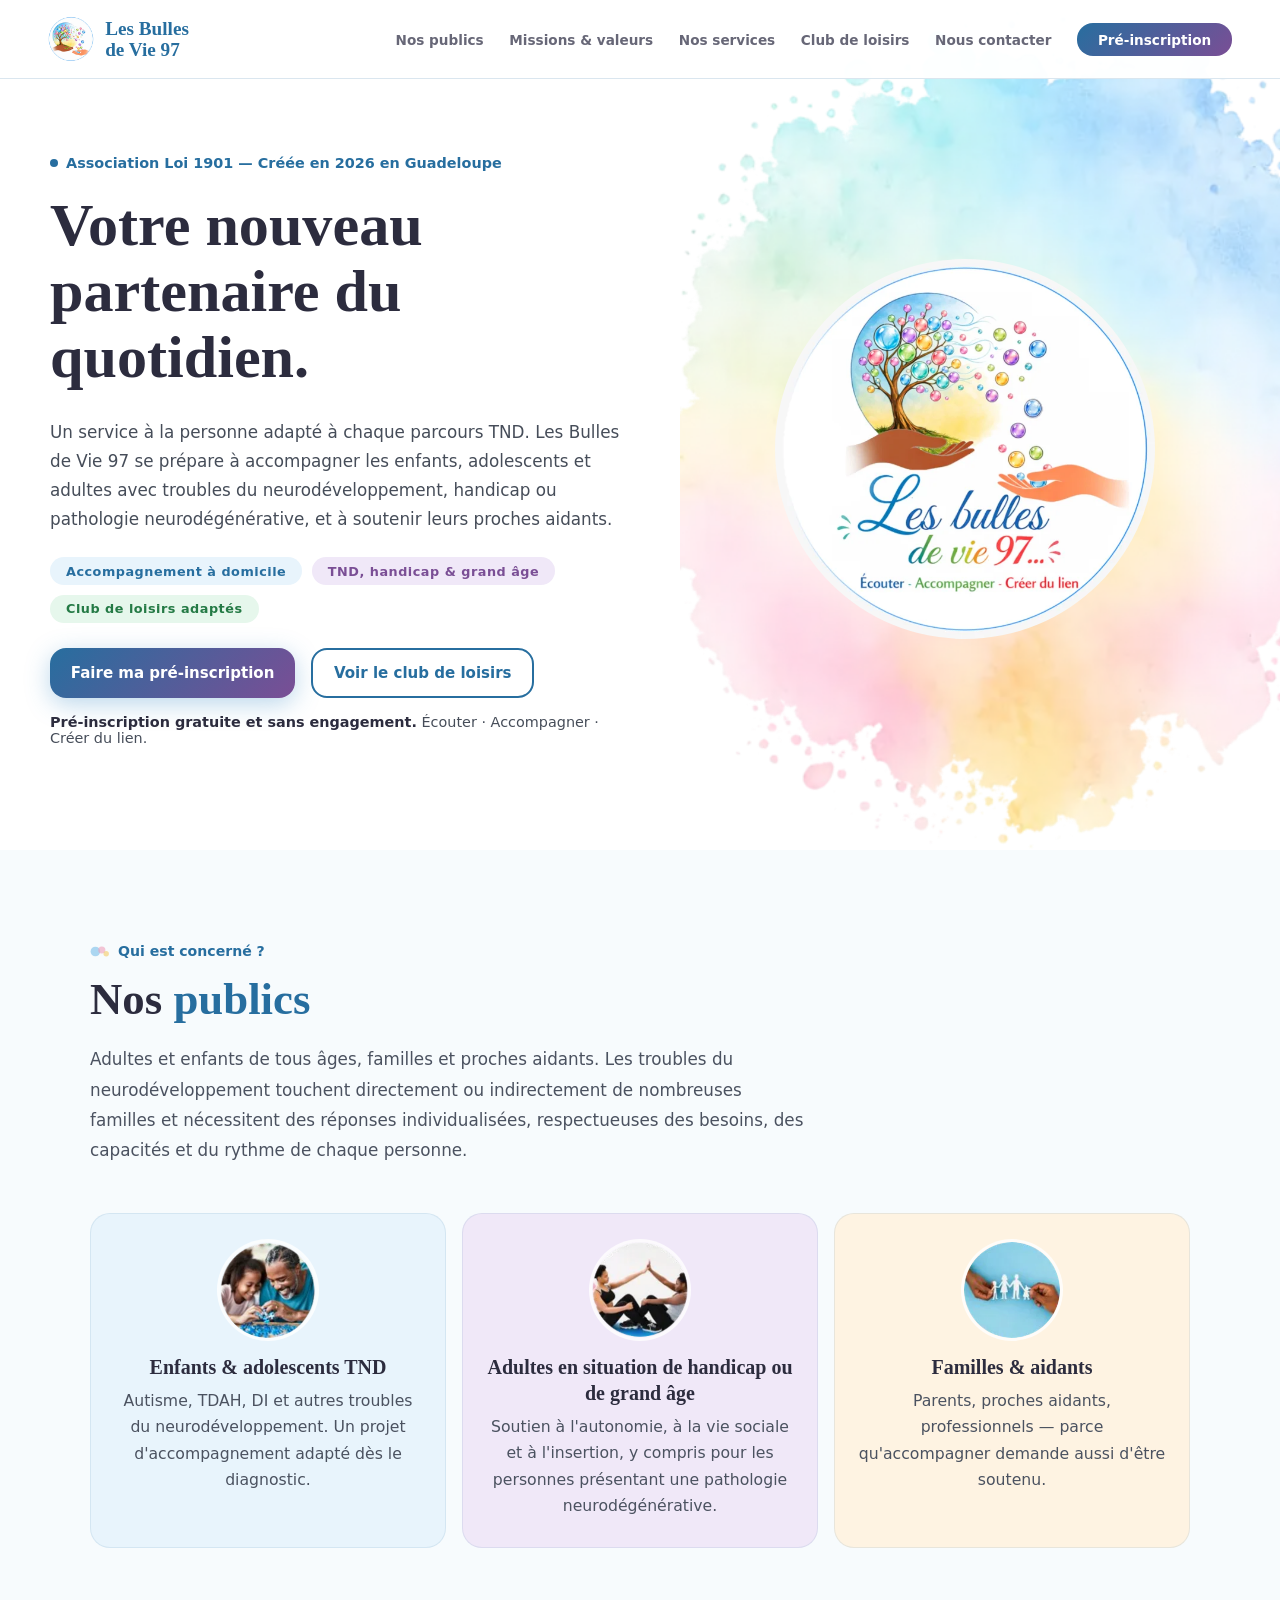
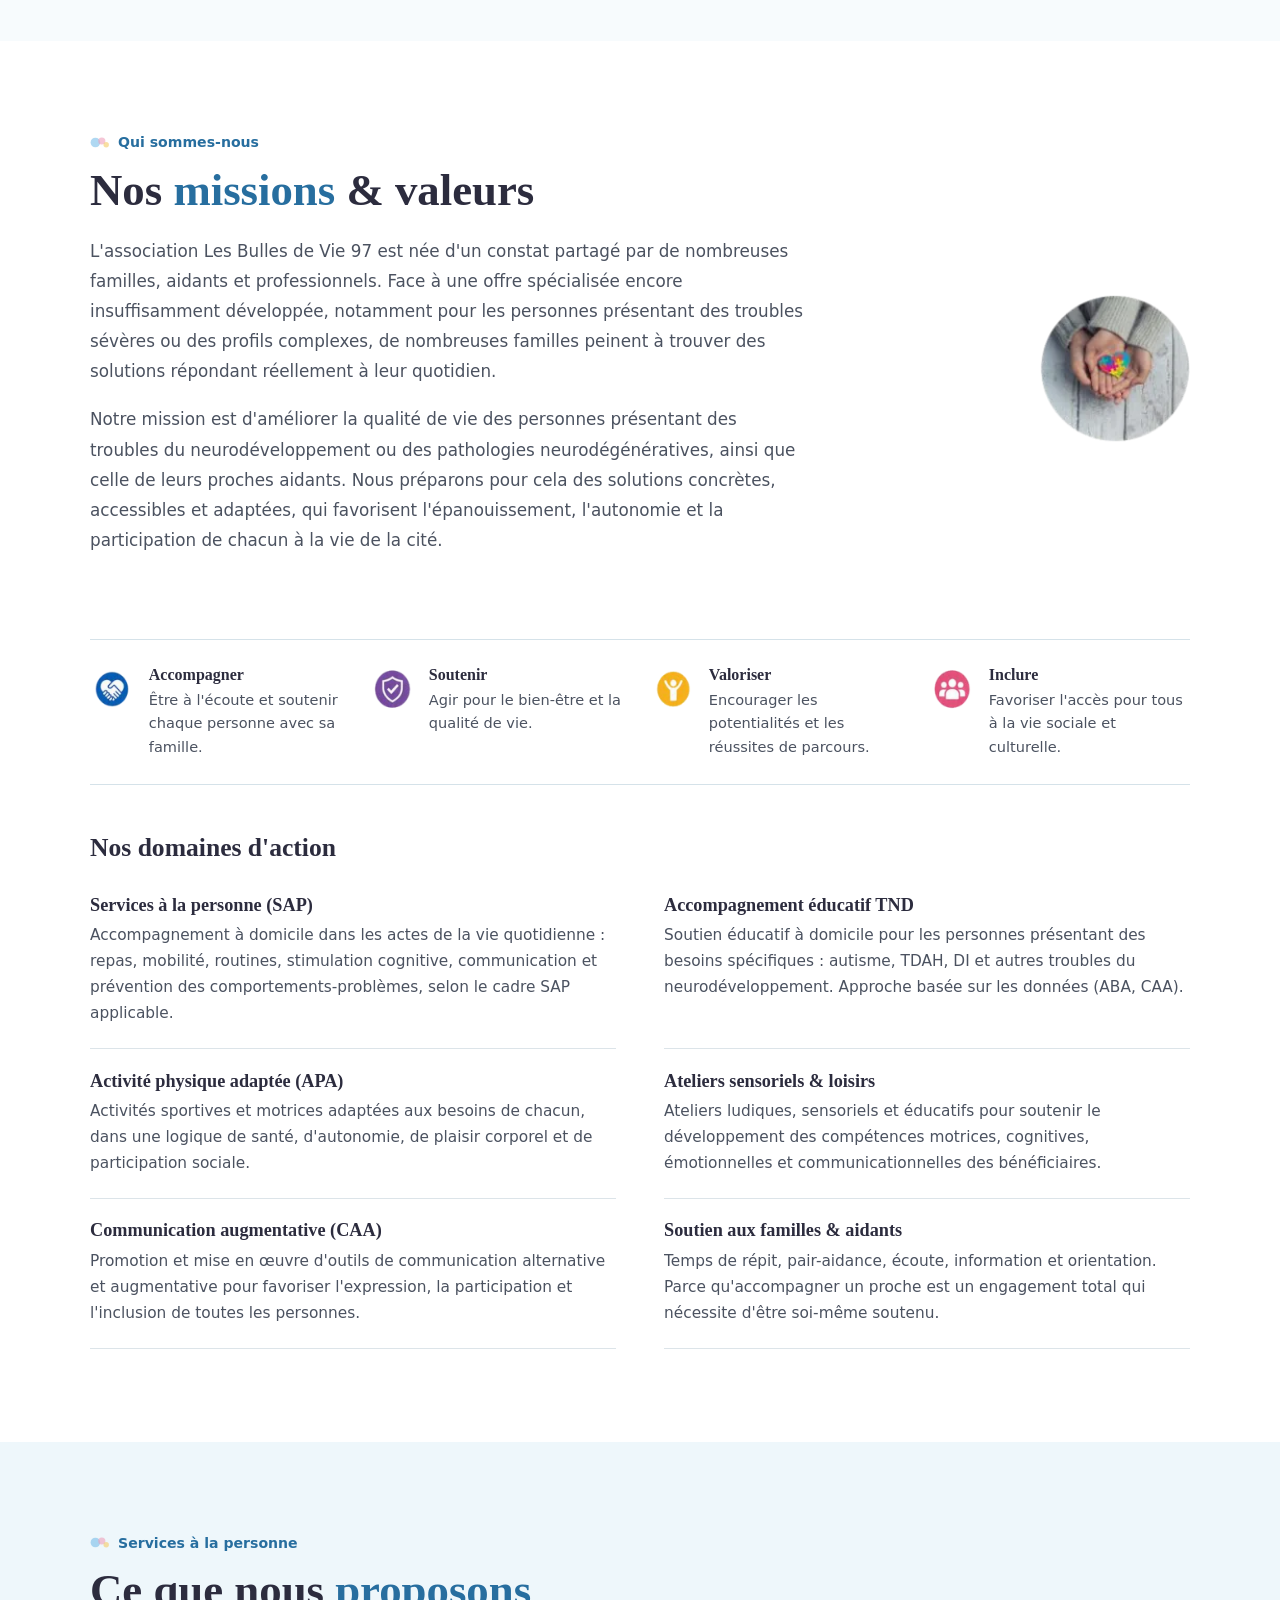
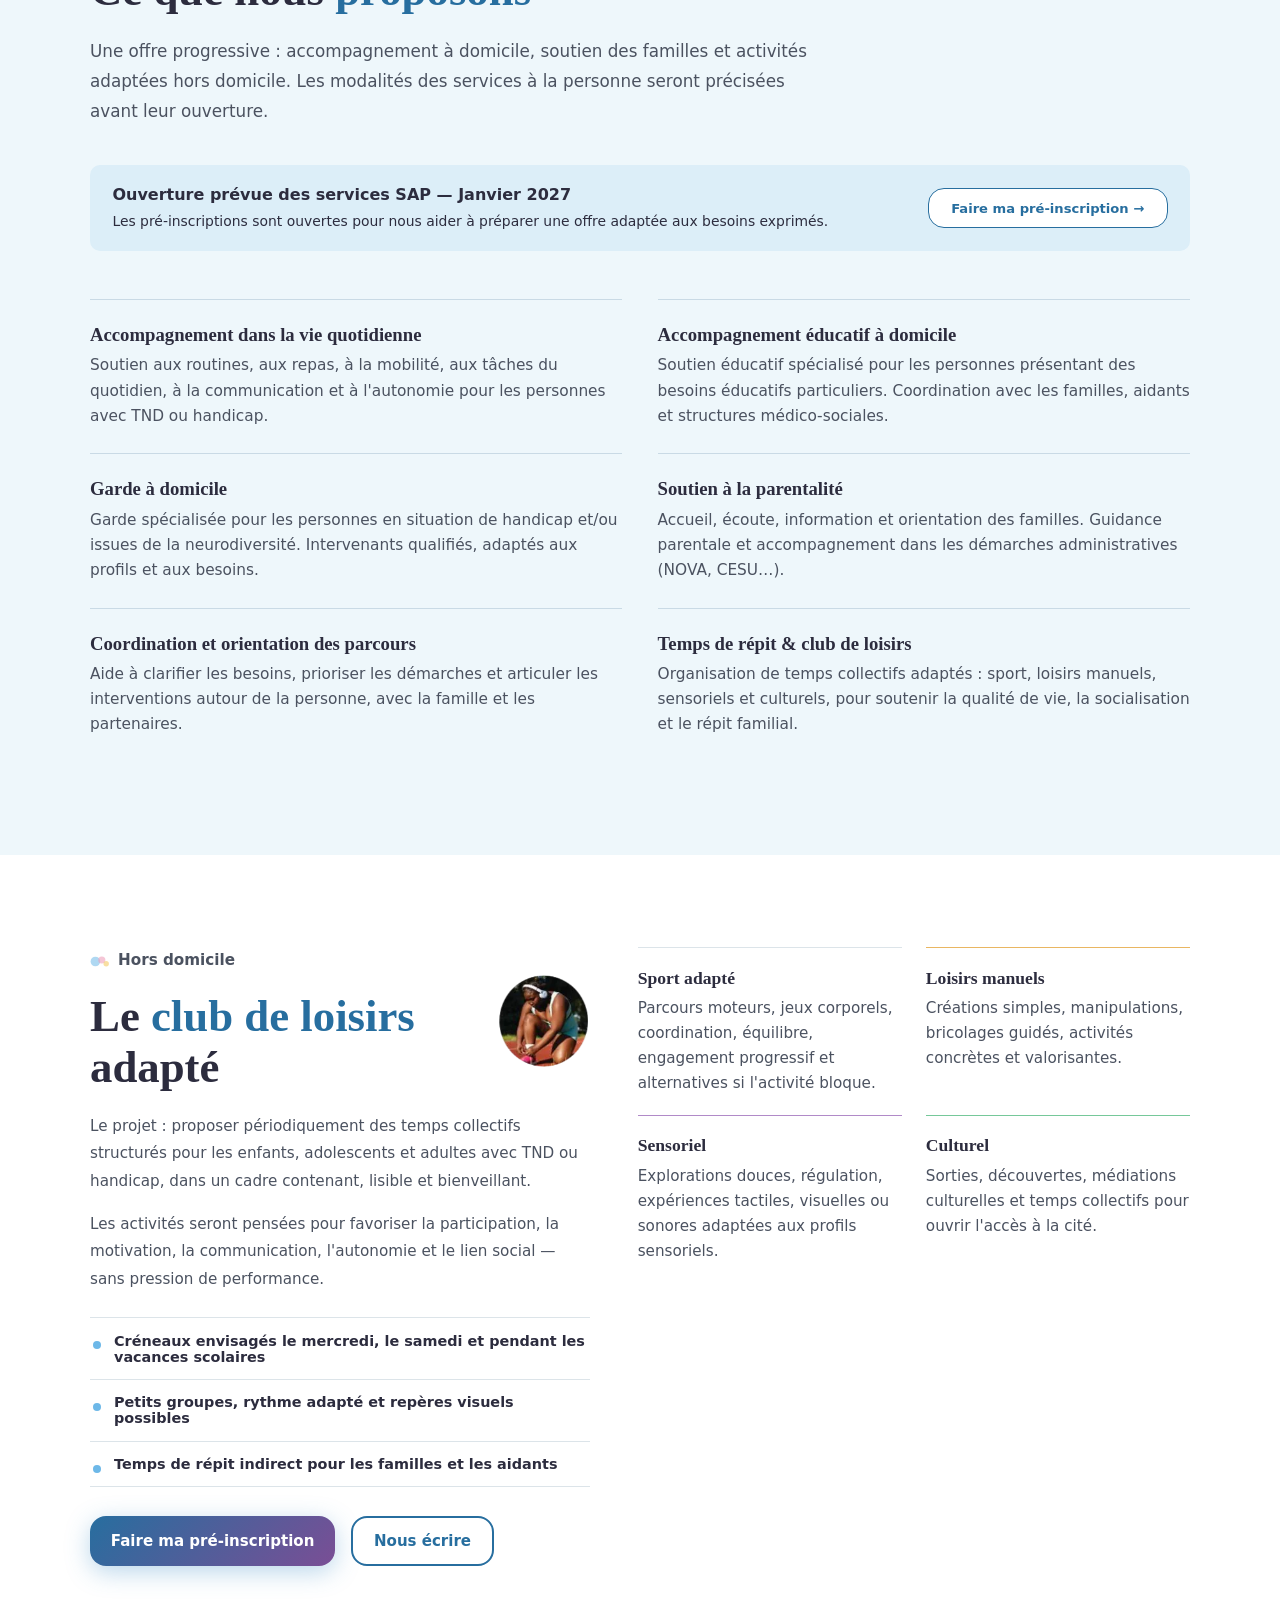
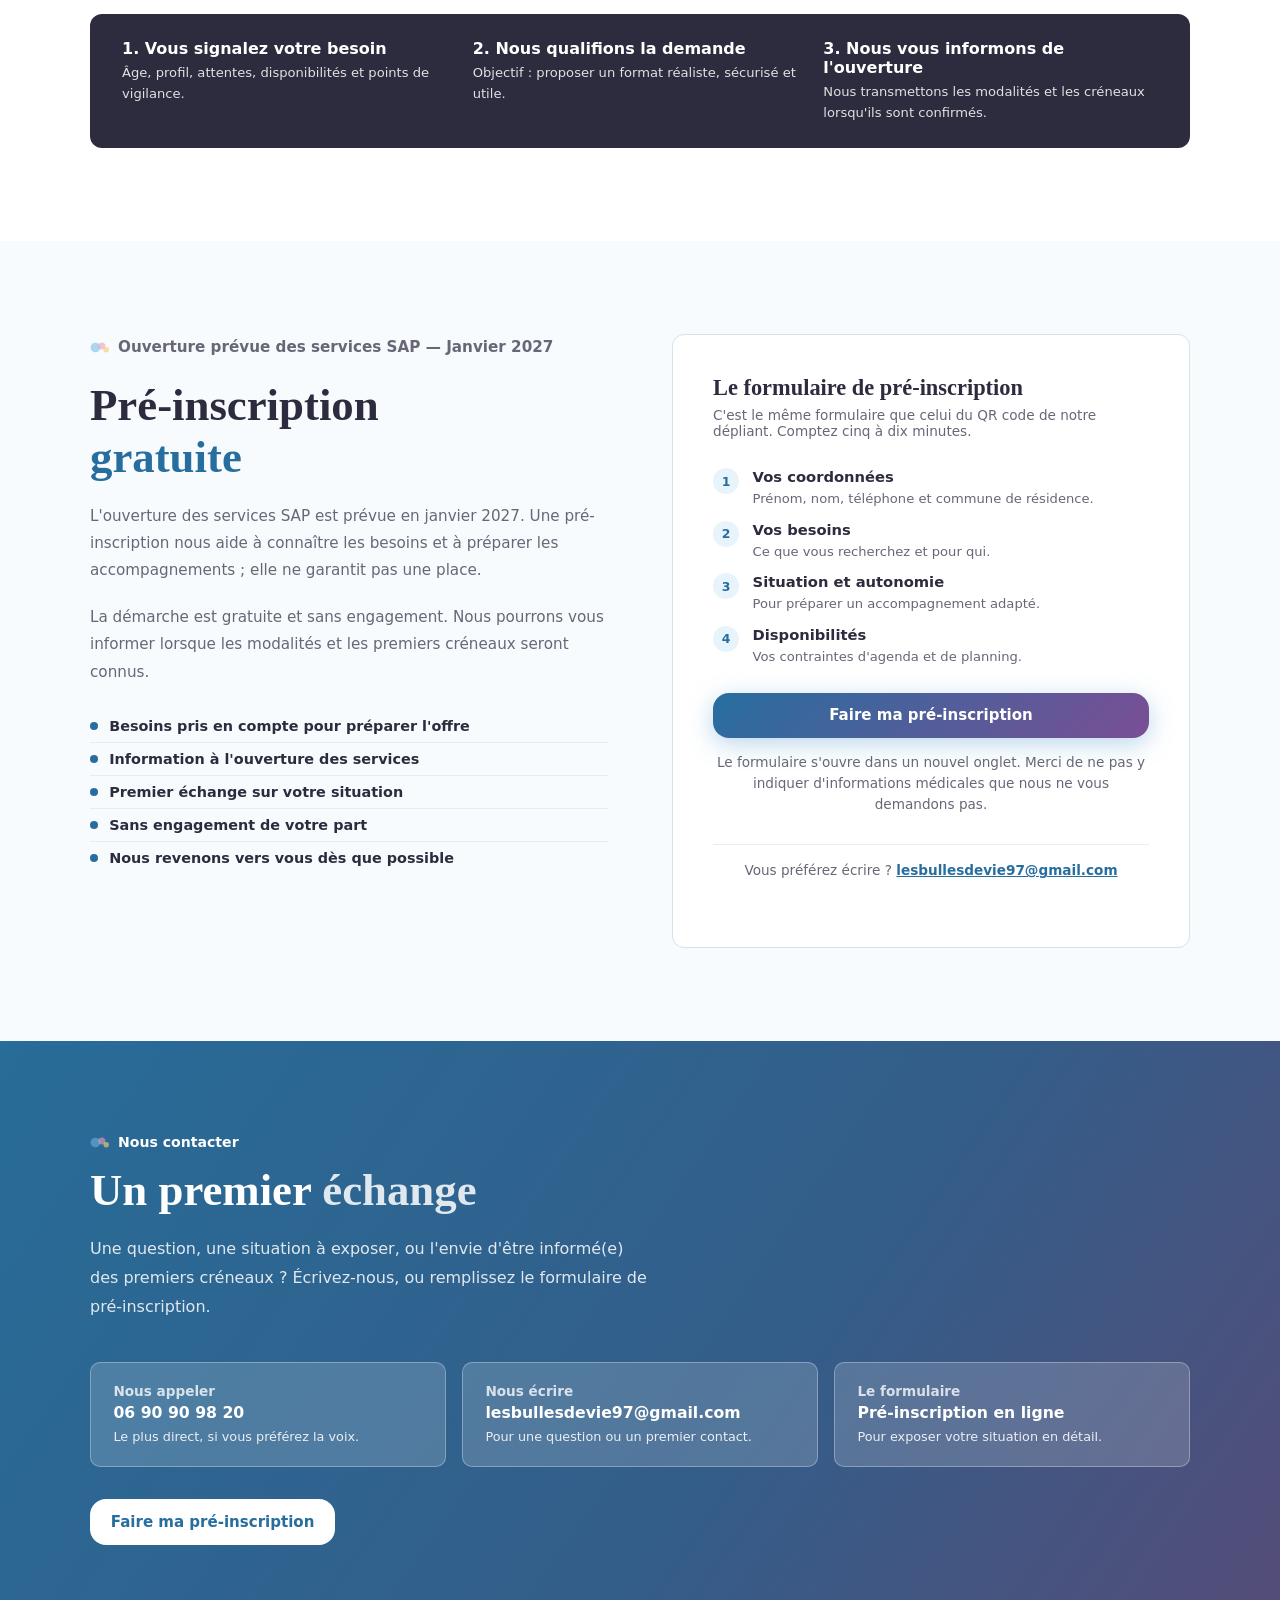
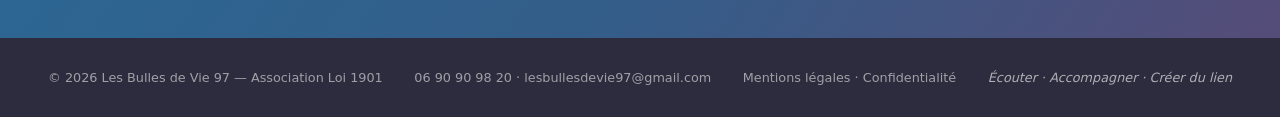
==== commit 1b5c739d: "Améliorer l’affichage mobile des services" ====
--- a/index.html
+++ b/index.html
@@ -651,7 +651,7 @@
     }
 
     /* ======== MOBILE ======== */
-    @media (max-width: 768px) {
+    @media (max-width: 1000px) {
       nav { padding: 1rem 1.5rem; }
       .nav-links { display: none; position: absolute; top: 100%; left: 0; right: 0;
         background: var(--creme); flex-direction: column; padding: 1.5rem;
@@ -661,6 +661,8 @@
         box-shadow: 0 10px 30px rgba(0,0,0,0.1); gap: 1rem; }
       .nav-links.open { display: flex; }
       .hamburger { display: flex; }
+    }
+    @media (max-width: 768px) {
       section { padding: 3.5rem 1.5rem; }
       .hero { padding: 6rem 1.5rem 3rem; }
       .hero-eyebrow { font-size: 0.72rem; margin-bottom: 0.9rem; }
@@ -693,7 +695,7 @@
 
 
   </style>
-  <link rel="stylesheet" href="assets/visual-pass.css?v=13">
+  <link rel="stylesheet" href="assets/visual-pass.css?v=15">
 </head>
 <body>
 
@@ -712,11 +714,11 @@
       <div class="nav-logo-text">Les Bulles<br><span>de Vie 97</span></div>
     </a>
     <ul class="nav-links" id="navLinks" aria-label="Navigation principale">
-      <li><a href="#publics">Pour qui ?</a></li>
-      <li><a href="#missions">Nos missions</a></li>
-      <li><a href="#services">Accompagnement</a></li>
-      <li><a href="#club-loisirs">Club loisirs</a></li>
-      <li><a href="#contact">Contact</a></li>
+      <li><a href="#publics">Nos publics</a></li>
+      <li><a href="#missions">Missions &amp; valeurs</a></li>
+      <li><a href="#services">Nos services</a></li>
+      <li><a href="#club-loisirs">Club de loisirs</a></li>
+      <li><a href="#contact">Nous contacter</a></li>
       <li><a href="#preinscription" class="nav-cta">Pré-inscription</a></li>
     </ul>
     <button class="hamburger" id="hamburger" type="button" aria-label="Ouvrir le menu" aria-controls="navLinks" aria-expanded="false">
@@ -1106,7 +1108,7 @@
     });
 
     window.addEventListener('resize', () => {
-      if (window.innerWidth > 768) setMenuOpen(false);
+      if (window.innerWidth > 1000) setMenuOpen(false);
     });
 
     document.getElementById('current-year').textContent = new Date().getFullYear();
--- a/assets/visual-pass.css
+++ b/assets/visual-pass.css
@@ -151,7 +151,9 @@
   color: var(--texte);
   box-shadow: none;
 }
-.lancement-text span { opacity: 1; }
+.lancement-text { flex: 1 1 24rem; min-width: 0; }
+.lancement-text strong { line-height: 1.4; }
+.lancement-text span { display: block; line-height: 1.6; opacity: 1; }
 .lancement-btn {
   border: 1px solid var(--bleu);
   border-radius: 16px;
@@ -229,6 +231,9 @@
 .btn-white:hover { transform: none; box-shadow: none; }
 
 @media (max-width: 768px) {
+  .lancement-banner { flex-direction: column; align-items: stretch; }
+  .lancement-text { flex: none; }
+  .lancement-btn { align-self: flex-start; max-width: 100%; white-space: normal; text-align: center; }
   .hero { min-height: auto; padding-top: 5.7rem; }
   .hero-bg::before {
     top: -5%; right: -25%;
@@ -245,6 +250,10 @@
   .tag-pill { padding: 0; border-radius: 0; background: none; letter-spacing: 0; }
   .valeurs-grid { grid-template-columns: 1fr; }
   .public-card { padding: 1.4rem 1rem; }
+  section { padding-top: 4rem; padding-bottom: 4rem; }
+}
+
+@media (max-width: 1000px) {
   .nav-links {
     align-items: stretch;
     gap: 0;
@@ -259,7 +268,6 @@
     margin-top: 1.2rem;
     padding: 0.8rem 1.2rem !important;
   }
-  section { padding-top: 4rem; padding-bottom: 4rem; }
 }
 
 @media (max-width: 560px) {
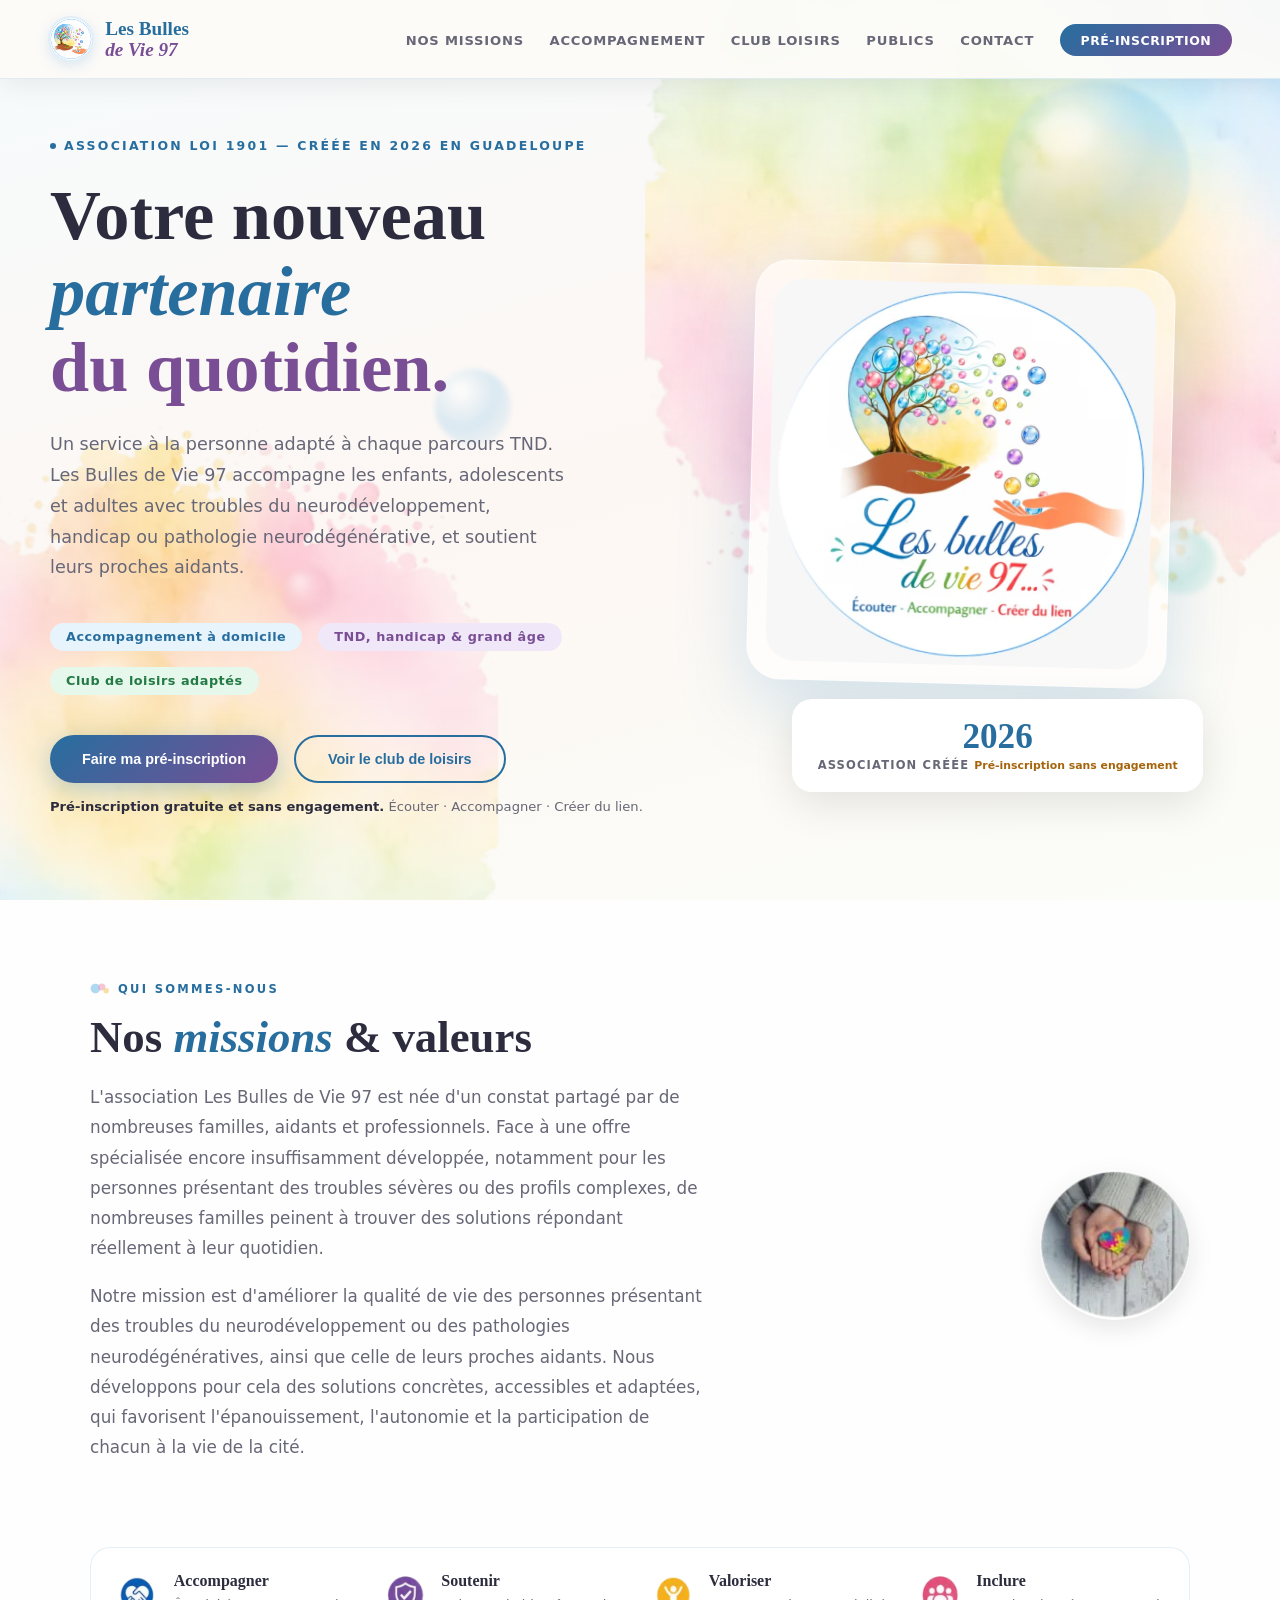
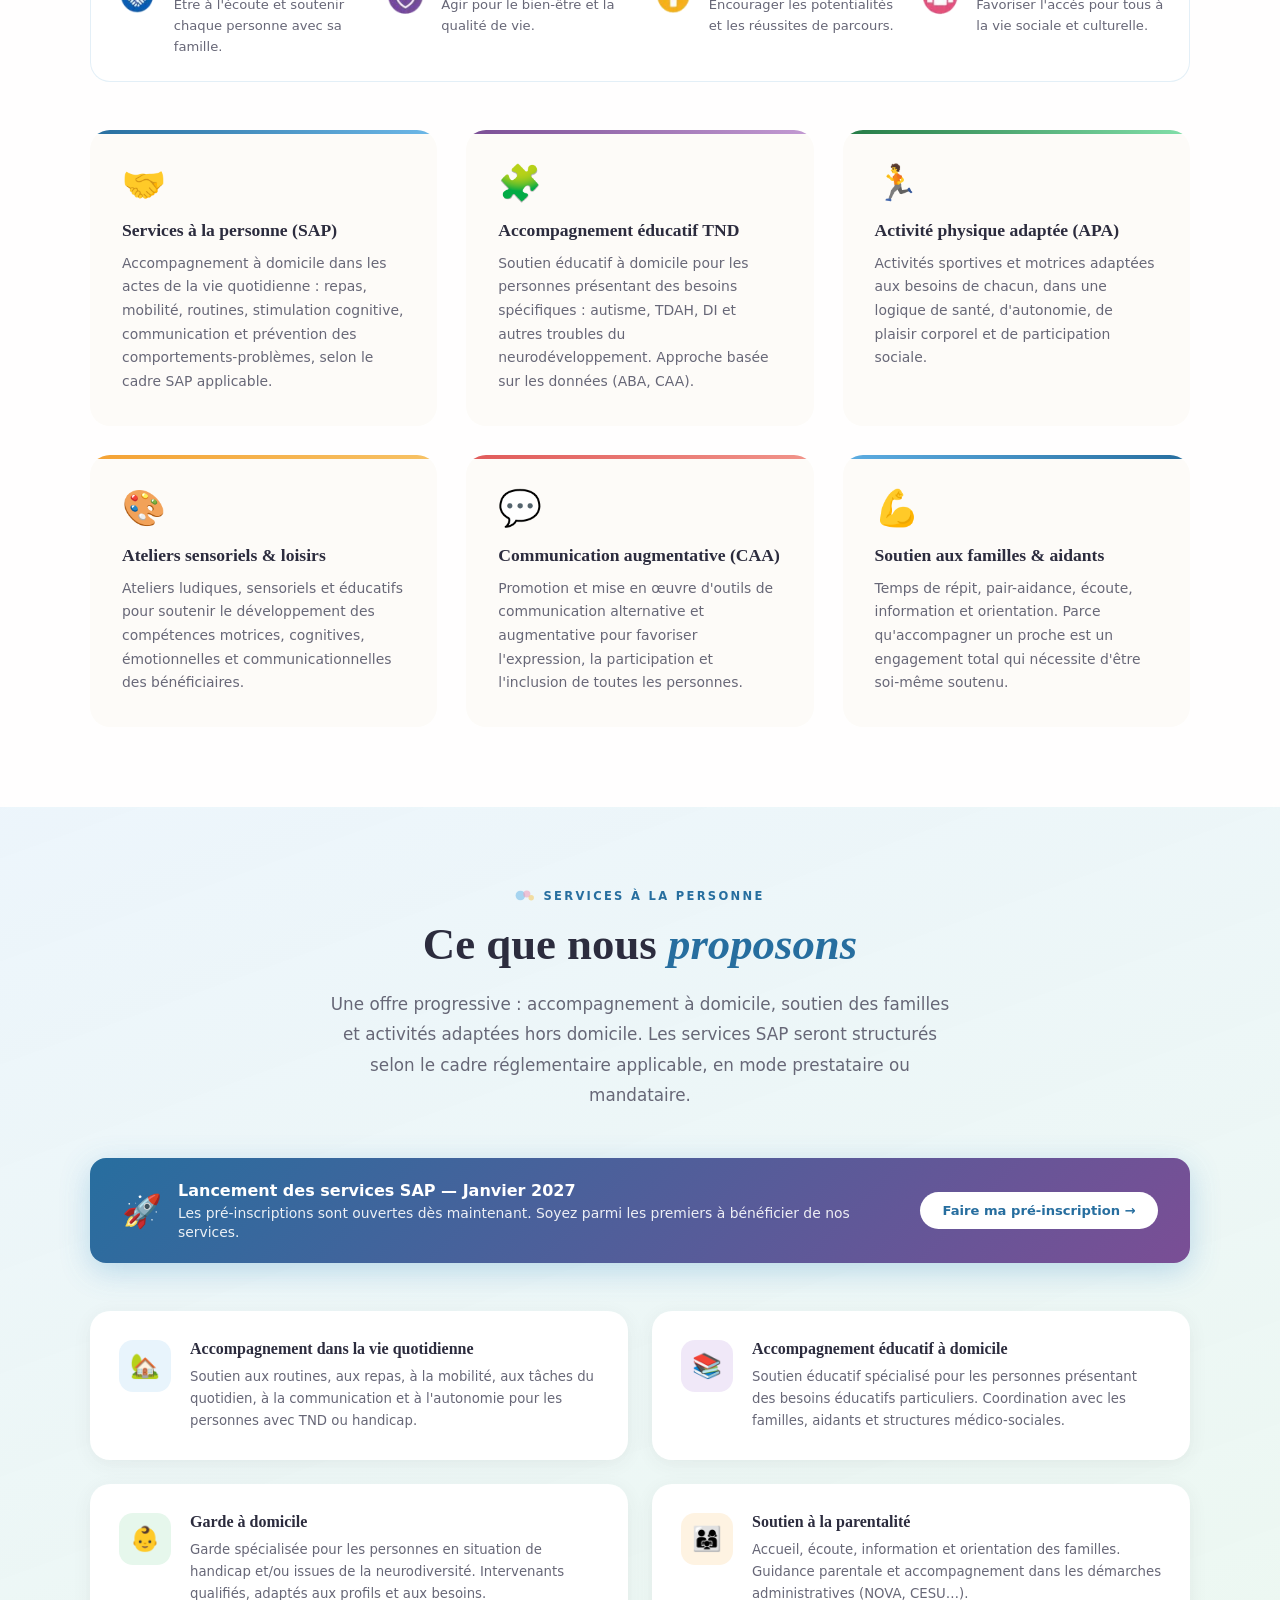
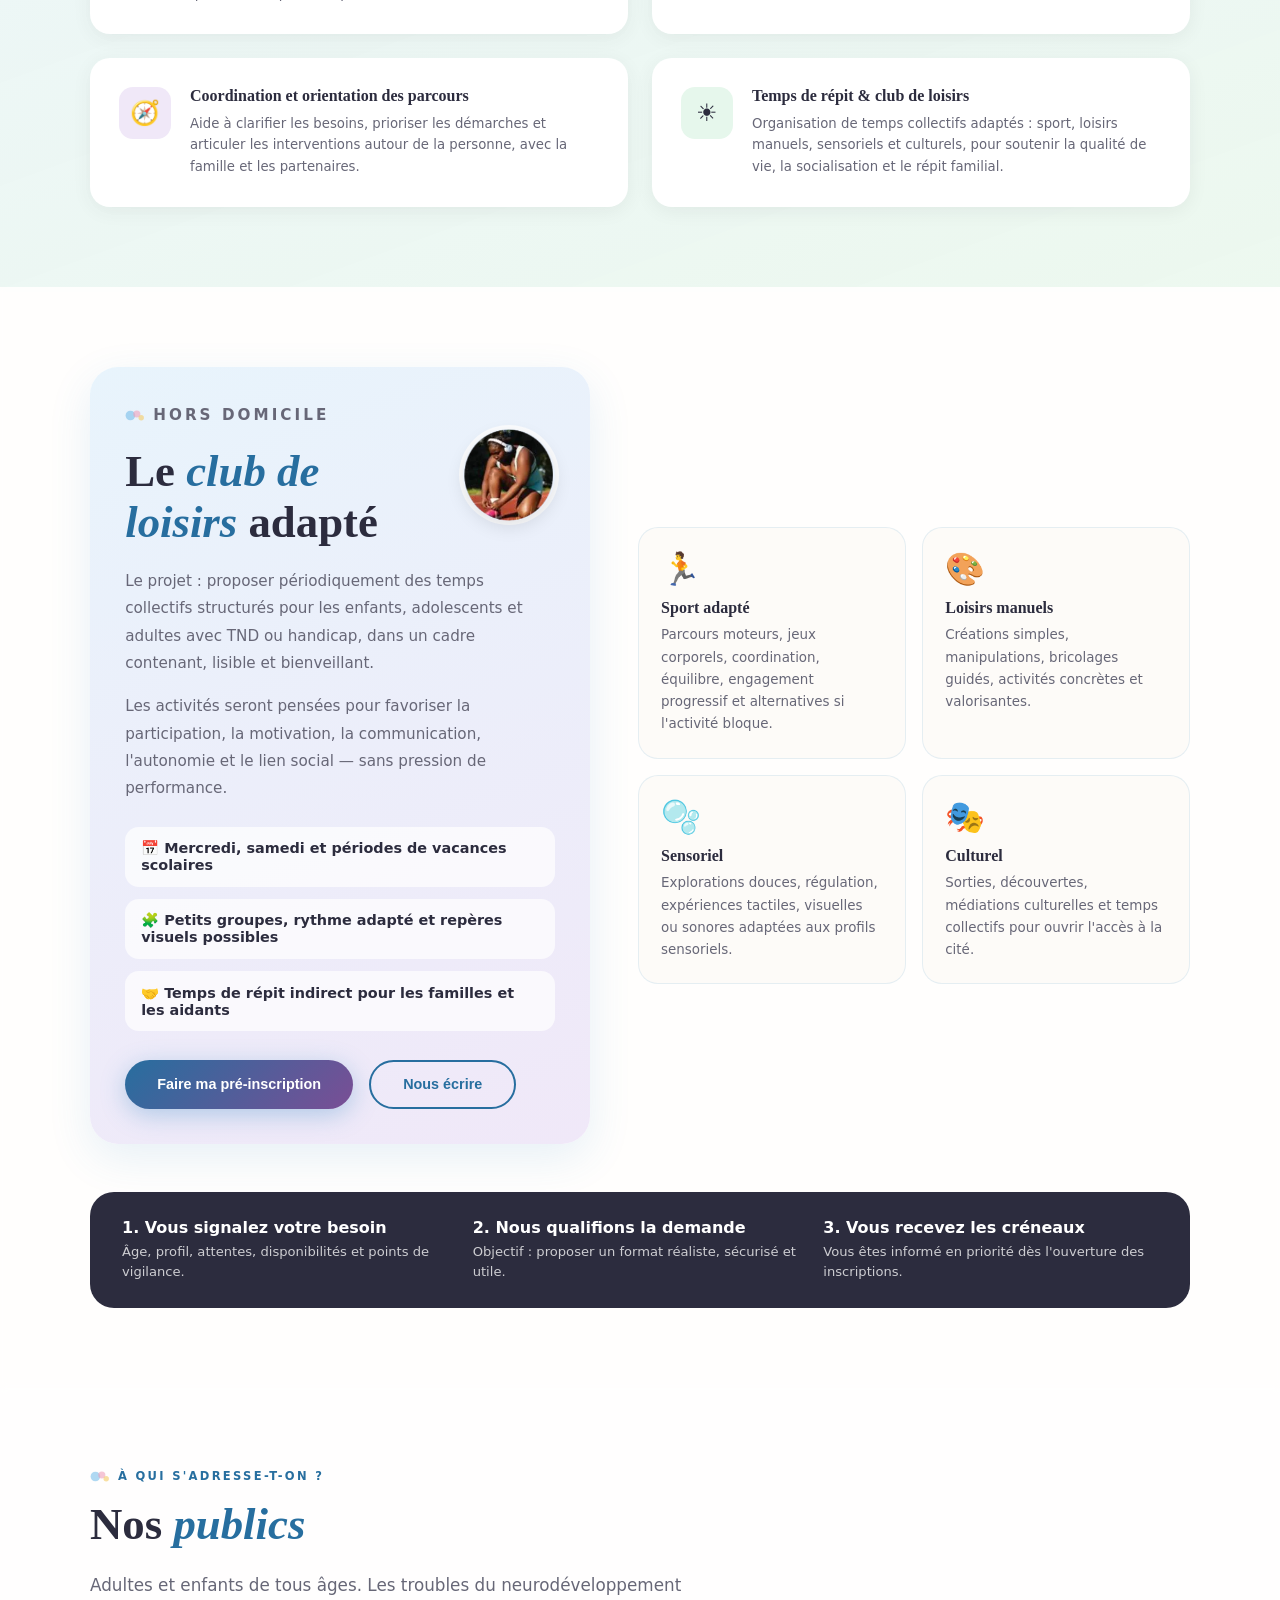
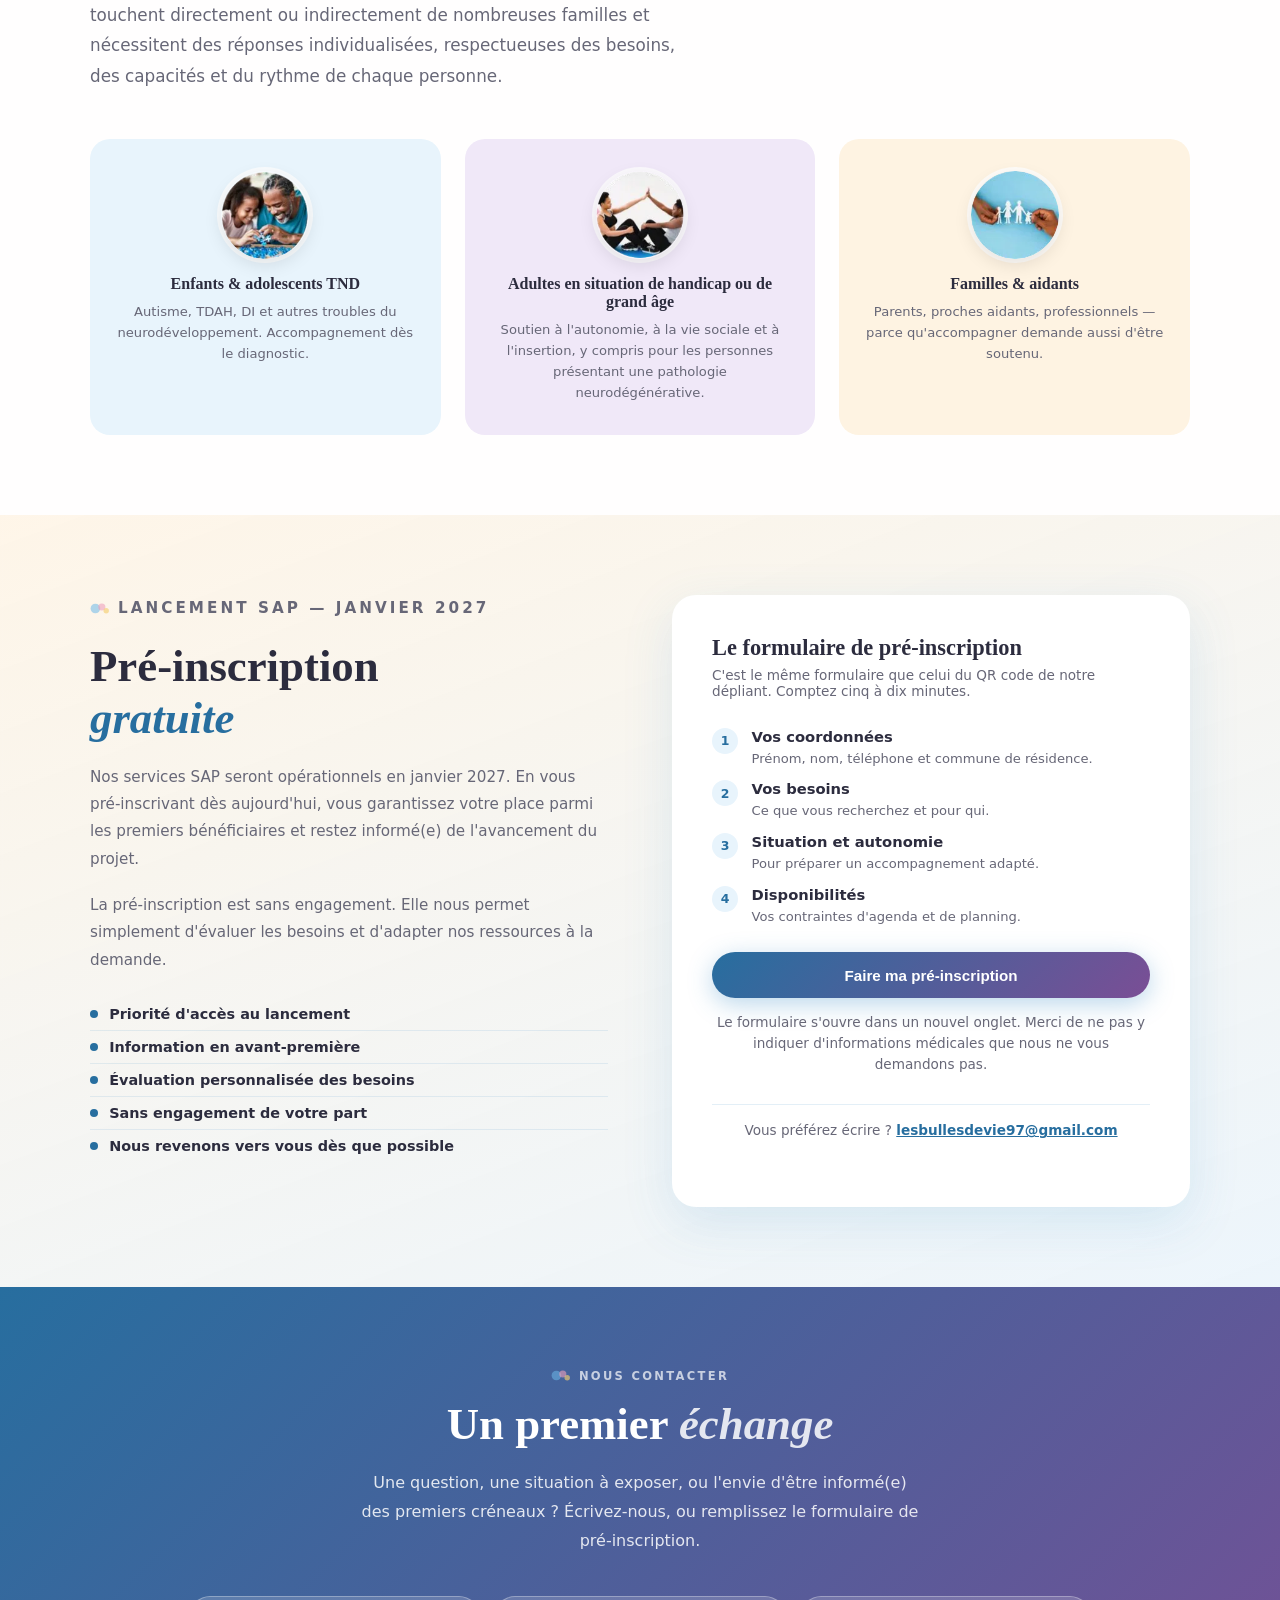
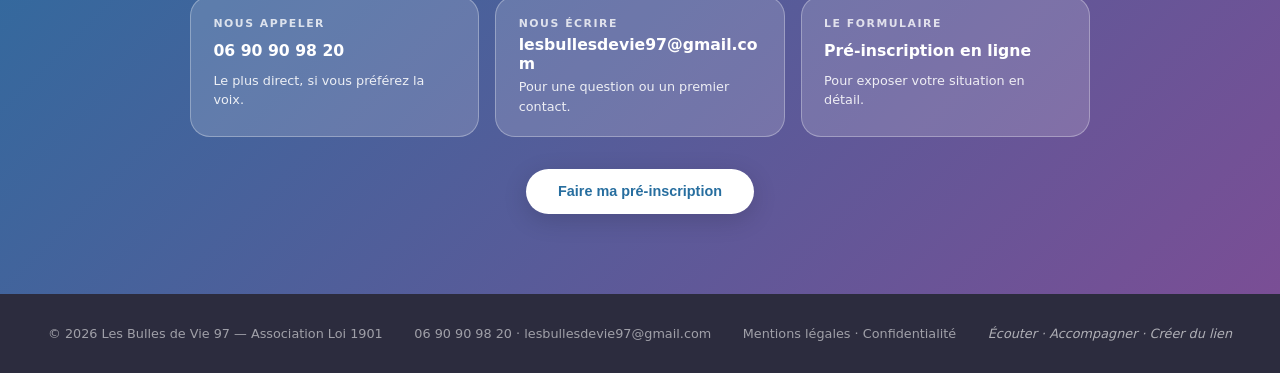
==== commit 8219c59b: "Finaliser le site statique : accès privé, affichage mobile et configuration Netlify" ====
--- a/index.html
+++ b/index.html
@@ -2,17 +2,17 @@
 <html lang="fr"><head>
   <meta charset="UTF-8">
   <meta name="viewport" content="width=device-width, initial-scale=1.0">
-  <title>Les Bulles de Vie 97 — Accompagnement adapté en Guadeloupe</title>
-  <meta name="description" content="Les Bulles de Vie 97 prépare des services à domicile et un club de loisirs adaptés pour les personnes avec TND ou handicap en Guadeloupe. Ouverture des services à domicile prévue en janvier 2027.">
+  <title>Les Bulles de Vie 97 — Accompagnement TND &amp; Club de loisirs | Guadeloupe</title>
+  <meta name="description" content="Association guadeloupéenne dédiée aux personnes avec TND ou handicap, au soutien des familles et aux activités adaptées hors domicile. Pré-inscription SAP et club de loisirs.">
   <meta name="keywords" content="services à la personne Guadeloupe, TND Guadeloupe, autisme Guadeloupe, accompagnement handicap, SAP Guadeloupe, Les Bulles de Vie 97">
-  <meta name="robots" content="index, follow">
+  <meta name="robots" content="noindex, nofollow">
   <meta name="theme-color" content="#3B8CC7">
-  <link rel="canonical" href="https://main--lbv97.netlify.app/">
+  <link rel="canonical" href="https://lbv97.netlify.app/">
   <link rel="icon" href="assets/favicon.png" type="image/png">
   <meta property="og:title" content="Les Bulles de Vie 97 — Écouter · Accompagner · Créer du lien">
-  <meta property="og:description" content="Une association guadeloupéenne qui prépare des services à domicile, un soutien aux aidants et un club de loisirs adaptés.">
+  <meta property="og:description" content="Association d'accompagnement, de soutien aux aidants et d'activités adaptées en Guadeloupe.">
   <meta property="og:type" content="website">
-  <meta property="og:url" content="https://main--lbv97.netlify.app/">
+  <meta property="og:url" content="https://lbv97.netlify.app/">
   <meta property="og:locale" content="fr_GP">
   <script type="application/ld+json">
     {
@@ -20,8 +20,8 @@
       "@type": ["NGO", "LocalBusiness"],
       "name": "Les Bulles de Vie 97",
       "alternateName": "LBV97",
-      "description": "Association guadeloupéenne qui prépare des services à domicile et des activités adaptées pour les personnes avec troubles du neurodéveloppement, handicap ou pathologie neurodégénérative, ainsi qu'un soutien à leurs proches aidants.",
-      "url": "https://main--lbv97.netlify.app/",
+      "description": "Association guadeloupéenne d'accompagnement des personnes avec troubles du neurodéveloppement, handicap ou pathologie neurodégénérative, et de soutien à leurs proches aidants.",
+      "url": "https://lbv97.netlify.app/",
       "email": "lesbullesdevie97@gmail.com",
       "telephone": "+590690909820",
       "foundingDate": "2026",
@@ -114,7 +114,6 @@
     }
     .hamburger span { display: block; width: 24px; height: 2px; background: var(--bleu); border-radius: 2px; transition: all 0.3s; }
     .hamburger:focus-visible { outline: 3px solid var(--jaune); outline-offset: 4px; border-radius: 4px; }
-    body.menu-open { position: fixed; left: 0; right: 0; width: 100%; overflow: hidden; }
 
     /* ======== HERO ======== */
     .hero {
@@ -226,7 +225,7 @@
     }
     .micro-proof {
       margin-top: 1rem;
-      font-size: 0.9rem;
+      font-size: 0.82rem;
       color: var(--gris);
       opacity: 0; animation: fadeUp 0.7s ease 1s forwards;
     }
@@ -241,7 +240,7 @@
     .eyebrow-dot { width:6px;height:6px;border-radius:50%;background:var(--bleu); }
     .hero-title {
       font-family: 'Playfair Display', serif;
-      font-size: clamp(2.8rem, 4.7vw, 4.4rem);
+      font-size: clamp(3rem, 5.5vw, 5rem);
       font-weight: 600; line-height: 1.08;
       color: var(--texte); margin-bottom: 1.5rem;
       opacity: 0; animation: fadeUp 0.7s ease 0.4s forwards;
@@ -249,13 +248,13 @@
     .hero-title em { color: var(--bleu); font-style: italic; }
     .hero-title .accent { color: var(--violet); }
     .hero-subtitle {
-      font-size: 1rem; line-height: 1.7; color: var(--gris);
-      max-width: 520px; margin-bottom: 1.6rem;
+      font-size: 1.1rem; line-height: 1.75; color: var(--gris);
+      max-width: 520px; margin-bottom: 2.5rem;
       opacity: 0; animation: fadeUp 0.7s ease 0.6s forwards;
     }
     .hero-tagline {
-      display: flex; gap: 0.6rem; flex-wrap: wrap;
-      margin-bottom: 1.6rem;
+      display: flex; gap: 1rem; flex-wrap: wrap;
+      margin-bottom: 2.5rem;
       opacity: 0; animation: fadeUp 0.7s ease 0.7s forwards;
     }
     .tag-pill {
@@ -291,6 +290,24 @@
       border: 2px solid var(--bleu);
     }
     .btn-secondary:hover { background: var(--bleu); color: var(--blanc); }
+
+    .hero-badge {
+      position: absolute; right: 6%; bottom: 12%; z-index: 1;
+      background: var(--blanc);
+      border-radius: 20px;
+      padding: 1.2rem 1.6rem;
+      box-shadow: 0 12px 40px rgba(0,0,0,0.1);
+      text-align: center;
+      opacity: 0; animation: fadeUp 0.7s ease 1.1s forwards;
+    }
+    .hero-badge-num {
+      display: block;
+      font-family: 'Playfair Display', serif;
+      font-size: 2.2rem; font-weight: 600;
+      color: var(--bleu); line-height: 1;
+    }
+    .hero-badge-label { font-size: 0.72rem; font-weight: 700; color: var(--gris); letter-spacing: 0.1em; text-transform: uppercase; }
+    .hero-badge-sub { font-size: 0.68rem; color: var(--jaune); font-weight: 700; margin-top: 0.2rem; }
 
     @keyframes fadeUp {
       from { opacity: 0; transform: translateY(22px); }
@@ -377,12 +394,13 @@
     .valeur-card.c-rouge::before { background: linear-gradient(90deg, var(--rouge), #F1948A); }
     .valeur-card.c-bleu2::before { background: linear-gradient(90deg, #5DADE2, var(--bleu)); }
     .valeur-card:hover { transform: translateY(-6px); box-shadow: var(--shadow-tinted-hover); }
+    .valeur-icon { font-size: 2.2rem; margin-bottom: 1rem; }
     .valeur-title {
       font-family: 'Playfair Display', serif;
       font-size: 1.1rem; font-weight: 600;
       color: var(--texte); margin-bottom: 0.7rem;
     }
-    .valeur-text { font-size: 0.92rem; line-height: 1.7; color: var(--gris); }
+    .valeur-text { font-size: 0.87rem; line-height: 1.7; color: var(--gris); }
 
     /* ======== SERVICES SAP ======== */
     #services { background: linear-gradient(160deg, rgba(232,244,252,0.80) 0%, rgba(230,247,236,0.74) 100%); backdrop-filter: blur(3px); }
@@ -396,6 +414,7 @@
       margin-bottom: 3rem;
       box-shadow: 0 8px 30px rgba(59,140,199,0.3);
     }
+    .lancement-icon { font-size: 2rem; }
     .lancement-text { flex: 1; }
     .lancement-text strong { display: block; font-size: 1rem; font-weight: 800; margin-bottom: 0.2rem; }
     .lancement-text span { font-size: 0.87rem; opacity: 0.9; }
@@ -414,19 +433,26 @@
     }
     .service-card {
       background: var(--blanc); border-radius: var(--radius-card);
-      padding: 1.8rem; border-left: 4px solid var(--bleu-clair);
+      padding: 1.8rem; display: flex; gap: 1.2rem;
       box-shadow: var(--shadow-elevated-rest);
       transition: transform 0.25s, box-shadow 0.25s;
     }
-    .service-card:nth-child(2), .service-card:nth-child(5) { border-left-color: #B18AC8; }
-    .service-card:nth-child(3), .service-card:nth-child(6) { border-left-color: #76C89A; }
-    .service-card:nth-child(4) { border-left-color: #E9B662; }
     .service-card:hover { transform: translateY(-4px); box-shadow: var(--shadow-elevated-hover); }
+    .service-icon-wrap {
+      width: 52px; height: 52px; border-radius: 14px;
+      display: flex; align-items: center; justify-content: center;
+      font-size: 1.5rem; flex-shrink: 0;
+    }
+    .si-bleu   { background: var(--bleu-pale); }
+    .si-violet { background: var(--violet-pale); }
+    .si-vert   { background: var(--vert-pale); }
+    .si-orange { background: var(--orange-pale); }
+    .service-body {}
     .service-title { font-family: 'Playfair Display', serif; font-size: 1rem; font-weight: 600; color: var(--texte); margin-bottom: 0.5rem; }
-    .service-desc { font-size: 0.92rem; line-height: 1.65; color: var(--gris); }
+    .service-desc { font-size: 0.83rem; line-height: 1.65; color: var(--gris); }
 
     /* ======== PUBLICS ======== */
-    #publics { background: linear-gradient(145deg, rgba(232,244,252,0.75), rgba(253,251,248,0.72)); backdrop-filter: blur(3px); }
+    #publics { background: rgba(255,255,255,0.78); backdrop-filter: blur(3px); }
     .publics-grid {
       display: grid; grid-template-columns: repeat(3, 1fr);
       gap: 1.5rem; margin-top: 2rem;
@@ -450,7 +476,7 @@
       box-shadow: 0 6px 18px rgba(0,0,0,0.10), 0 0 0 4px rgba(255,255,255,0.75);
     }
     .public-title { font-family: 'Playfair Display', serif; font-size: 1rem; font-weight: 600; color: var(--texte); margin-bottom: 0.5rem; }
-    .public-desc { font-size: 0.92rem; line-height: 1.65; color: var(--gris); }
+    .public-desc { font-size: 0.82rem; line-height: 1.6; color: var(--gris); }
 
 
     /* ======== CLUB DE LOISIRS ======== */
@@ -472,27 +498,20 @@
     .club-panel .club-entete + p { margin-top: 1.2rem; }
     .club-list { list-style: none; display: grid; gap: 0.75rem; margin: 1.5rem 0 0; }
     .club-list li {
-      position: relative;
-      background: rgba(255,255,255,0.72); padding: 0.85rem 1rem 0.85rem 2.1rem; border-radius: 14px;
+      display: flex; gap: 0.75rem; align-items: flex-start;
+      background: rgba(255,255,255,0.72); padding: 0.85rem 1rem; border-radius: 14px;
       font-size: 0.9rem; color: var(--texte); font-weight: 700;
-    }
-    .club-list li::before {
-      content: ''; position: absolute; left: 0.95rem; top: 1.2rem;
-      width: 0.5rem; height: 0.5rem; border-radius: 50%; background: var(--bleu-clair);
     }
     .club-cards { display: grid; grid-template-columns: repeat(2, 1fr); gap: 1rem; }
     .club-card {
       border-radius: var(--radius-card); padding: 1.4rem;
       background: var(--creme); border: 1px solid rgba(59,140,199,0.12);
-      border-top: 3px solid var(--bleu-clair);
       transition: transform 0.25s, box-shadow 0.25s;
     }
-    .club-card:nth-child(2) { border-top-color: #E9B662; }
-    .club-card:nth-child(3) { border-top-color: #B18AC8; }
-    .club-card:nth-child(4) { border-top-color: #76C89A; }
     .club-card:hover { transform: translateY(-4px); box-shadow: var(--shadow-tinted-hover); }
+    .club-card-icon { font-size: 2rem; margin-bottom: 0.7rem; }
     .club-card-title { font-family: 'Playfair Display', serif; font-size: 1rem; font-weight: 600; color: var(--texte); margin-bottom: 0.45rem; }
-    .club-card-text { font-size: 0.92rem; line-height: 1.65; color: var(--gris); }
+    .club-card-text { font-size: 0.84rem; line-height: 1.65; color: var(--gris); }
     .club-cta { margin-top: 1.8rem; display: flex; gap: 1rem; flex-wrap: wrap; }
     .conversion-strip {
       margin-top: 3rem; background: var(--texte); color: var(--blanc); border-radius: 24px;
@@ -635,7 +654,8 @@
       .hero-title,
       .hero-subtitle,
       .hero-tagline,
-      .hero-actions {
+      .hero-actions,
+      .hero-badge {
         animation: none !important;
         opacity: 1 !important;
         transform: none !important;
@@ -650,28 +670,24 @@
       }
     }
 
-    /* ======== MOBILE ======== */
-    @media (max-width: 1000px) {
-      nav { padding: 1rem 1.5rem; }
+    /* La navigation se replie avant que les liens ne se chevauchent. */
+    @media (max-width: 1024px) {
       .nav-links { display: none; position: absolute; top: 100%; left: 0; right: 0;
         background: var(--creme); flex-direction: column; padding: 1.5rem;
-        min-height: calc(100vh - 5rem); min-height: calc(100dvh - 5rem);
-        max-height: calc(100vh - 5rem); max-height: calc(100dvh - 5rem);
-        overflow-y: auto; overscroll-behavior: contain;
         box-shadow: 0 10px 30px rgba(0,0,0,0.1); gap: 1rem; }
       .nav-links.open { display: flex; }
       .hamburger { display: flex; }
     }
+
+    /* ======== MOBILE ======== */
     @media (max-width: 768px) {
+      nav { padding: 1rem 1.5rem; }
       section { padding: 3.5rem 1.5rem; }
-      .hero { padding: 6rem 1.5rem 3rem; }
-      .hero-eyebrow { font-size: 0.72rem; margin-bottom: 0.9rem; }
-      .hero-title { font-size: clamp(2.35rem, 10vw, 2.8rem); margin-bottom: 1rem; }
-      .hero-subtitle { line-height: 1.6; margin-bottom: 1.2rem; }
-      .hero-tagline { margin-bottom: 1.2rem; }
+      .hero { padding: 7rem 1.5rem 3rem; }
+      .hero-badge { display: none; }
       .valeurs-grid { grid-template-columns: 1fr; }
       .services-grid { grid-template-columns: 1fr; }
-      .publics-grid { grid-template-columns: repeat(2,1fr); }
+      .publics-grid { grid-template-columns: repeat(2,minmax(0,1fr)); }
       .preinscription-grid { grid-template-columns: 1fr; gap: 2rem; }
       .piliers { grid-template-columns: 1fr; padding: 1.25rem; gap: 1rem; }
       .contact-voies { grid-template-columns: 1fr; }
@@ -679,10 +695,9 @@
       .missions-photo { order: -1; margin-bottom: 1.5rem; width: 120px; height: 120px; }
       .club-entete { flex-direction: column-reverse; align-items: flex-start; gap: 1.1rem; }
       .public-photo { width: 76px; height: 76px; }
-      .hero-layout { grid-template-columns: 1fr; gap: 1.25rem; }
+      .hero-layout { grid-template-columns: 1fr; gap: 2rem; }
       .hero-visual { order: -1; }
-      .hero-logo-card { width: min(190px, 50vw); padding: 0.7rem; border-radius: 22px; }
-      .hero-logo-card img { border-radius: 18px; }
+      .hero-logo-card { width: min(300px, 100%); }
       .club-grid { grid-template-columns: 1fr; }
       .club-cards { grid-template-columns: 1fr; }
       .conversion-strip { grid-template-columns: 1fr; }
@@ -691,11 +706,13 @@
 
     @media (max-width: 560px) {
       .publics-grid { grid-template-columns: 1fr; }
+      .hero-title { font-size: clamp(2.4rem, 11vw, 3rem); }
+      .form-card, .club-panel { padding: 1.5rem; }
+      .form-alt, footer a { overflow-wrap: anywhere; }
     }
 
 
   </style>
-  <link rel="stylesheet" href="assets/visual-pass.css?v=15">
 </head>
 <body>
 
@@ -708,17 +725,17 @@
   </div>
 
   <!-- ======== NAV ======== -->
-  <nav id="navbar">
+  <nav id="navbar" aria-label="Navigation principale">
     <a href="#accueil" class="nav-logo">
-      <div class="nav-logo-bubble"><img src="assets/logo-sans-texte.webp" width="320" height="320" alt=""></div>
+      <div class="nav-logo-bubble"><img src="assets/logo-sans-texte.webp" width="320" height="320" alt="Logo Les Bulles de Vie 97"></div>
       <div class="nav-logo-text">Les Bulles<br><span>de Vie 97</span></div>
     </a>
     <ul class="nav-links" id="navLinks" aria-label="Navigation principale">
-      <li><a href="#publics">Nos publics</a></li>
-      <li><a href="#missions">Missions &amp; valeurs</a></li>
-      <li><a href="#services">Nos services</a></li>
-      <li><a href="#club-loisirs">Club de loisirs</a></li>
-      <li><a href="#contact">Nous contacter</a></li>
+      <li><a href="#missions">Nos missions</a></li>
+      <li><a href="#services">Accompagnement</a></li>
+      <li><a href="#club-loisirs">Club loisirs</a></li>
+      <li><a href="#publics">Publics</a></li>
+      <li><a href="#contact">Contact</a></li>
       <li><a href="#preinscription" class="nav-cta">Pré-inscription</a></li>
     </ul>
     <button class="hamburger" id="hamburger" type="button" aria-label="Ouvrir le menu" aria-controls="navLinks" aria-expanded="false">
@@ -727,18 +744,28 @@
   </nav>
 
   <main id="contenu" tabindex="-1">
-
   <!-- ======== HERO ======== -->
   <section class="hero" id="accueil">
     <div class="hero-bg"></div>
+    <div class="bubble-deco b1"></div>
+    <div class="bubble-deco b2"></div>
+    <div class="bubble-deco b3"></div>
+    <div class="bubble-deco b4"></div>
+    <div class="bubble-deco b5"></div>
+    <div class="bubble-deco b6"></div>
+
     <div class="hero-layout">
       <div class="hero-inner">
         <p class="hero-eyebrow"><span class="eyebrow-dot"></span> Association Loi 1901 — Créée en 2026 en Guadeloupe</p>
-        <h1 class="hero-title">Votre nouveau <em>partenaire</em> <span class="accent">du quotidien.</span></h1>
+        <h1 class="hero-title">
+          Votre nouveau<br>
+          <em>partenaire</em><br>
+          <span class="accent">du quotidien.</span>
+        </h1>
         <p class="hero-subtitle">
-          Un service à la personne adapté à chaque parcours TND. Les Bulles de Vie 97 se prépare à accompagner les enfants, adolescents et adultes avec troubles du neurodéveloppement, handicap ou pathologie neurodégénérative, et à soutenir leurs proches aidants.
+          Un service à la personne adapté à chaque parcours TND. Les Bulles de Vie 97 accompagne les enfants, adolescents et adultes avec troubles du neurodéveloppement, handicap ou pathologie neurodégénérative, et soutient leurs proches aidants.
         </p>
-        <div class="hero-tagline" aria-label="Les activités de l'association">
+        <div class="hero-tagline">
           <span class="tag-pill tag-bleu">Accompagnement à domicile</span>
           <span class="tag-pill tag-violet">TND, handicap &amp; grand âge</span>
           <span class="tag-pill tag-vert">Club de loisirs adaptés</span>
@@ -754,33 +781,10 @@
       </div>
     </div>
 
-  </section>
-
-  <!-- ======== PUBLICS ======== -->
-  <section id="publics">
-    <div class="section-inner">
-      <div>
-        <p class="section-tag"><svg class="grappe" width="20" height="13" viewBox="0 0 20 13" aria-hidden="true"><circle cx="5.4" cy="6.5" r="4.8" fill="#6DB8E8" opacity=".55"/><circle cx="11.8" cy="5" r="3.6" fill="#EFA0BA" opacity=".6"/><circle cx="16.2" cy="8.8" r="2.7" fill="#F5CE70" opacity=".65"/></svg> Qui est concerné ?</p>
-        <h2 class="section-title">Nos <em>publics</em></h2>
-        <p class="section-intro">Adultes et enfants de tous âges, familles et proches aidants. Les troubles du neurodéveloppement touchent directement ou indirectement de nombreuses familles et nécessitent des réponses individualisées, respectueuses des besoins, des capacités et du rythme de chaque personne.</p>
-      </div>
-      <div class="publics-grid">
-        <div class="public-card pc-bleu">
-          <img class="public-photo" src="assets/photo-enfants.webp" width="144" height="144" alt="Un grand-père et une enfant jouant ensemble avec des perles colorées" loading="lazy">
-          <h3 class="public-title">Enfants &amp; adolescents TND</h3>
-          <div class="public-desc">Autisme, TDAH, DI et autres troubles du neurodéveloppement. Un projet d'accompagnement adapté dès le diagnostic.</div>
-        </div>
-        <div class="public-card pc-violet">
-          <img class="public-photo" src="assets/photo-adultes.webp" width="144" height="144" alt="Deux personnes adultes en séance d'activité physique adaptée" loading="lazy">
-          <h3 class="public-title">Adultes en situation de handicap ou de grand âge</h3>
-          <div class="public-desc">Soutien à l'autonomie, à la vie sociale et à l'insertion, y compris pour les personnes présentant une pathologie neurodégénérative.</div>
-        </div>
-        <div class="public-card pc-orange">
-          <img class="public-photo" src="assets/photo-familles.webp" width="144" height="144" alt="Deux mains tenant une famille découpée dans du papier" loading="lazy">
-          <h3 class="public-title">Familles &amp; aidants</h3>
-          <div class="public-desc">Parents, proches aidants, professionnels — parce qu'accompagner demande aussi d'être soutenu.</div>
-        </div>
-      </div>
+    <div class="hero-badge">
+      <span class="hero-badge-num">2026</span>
+      <span class="hero-badge-label">Association créée</span>
+      <span class="hero-badge-sub">Pré-inscription sans engagement</span>
     </div>
   </section>
 
@@ -795,7 +799,7 @@
           L'association Les Bulles de Vie 97 est née d'un constat partagé par de nombreuses familles, aidants et professionnels. Face à une offre spécialisée encore insuffisamment développée, notamment pour les personnes présentant des troubles sévères ou des profils complexes, de nombreuses familles peinent à trouver des solutions répondant réellement à leur quotidien.
         </p>
         <p class="section-intro">
-          Notre mission est d'améliorer la qualité de vie des personnes présentant des troubles du neurodéveloppement ou des pathologies neurodégénératives, ainsi que celle de leurs proches aidants. Nous préparons pour cela des solutions concrètes, accessibles et adaptées, qui favorisent l'épanouissement, l'autonomie et la participation de chacun à la vie de la cité.
+          Notre mission est d'améliorer la qualité de vie des personnes présentant des troubles du neurodéveloppement ou des pathologies neurodégénératives, ainsi que celle de leurs proches aidants. Nous développons pour cela des solutions concrètes, accessibles et adaptées, qui favorisent l'épanouissement, l'autonomie et la participation de chacun à la vie de la cité.
         </p>
         </div>
         <img class="missions-photo" src="assets/photo-missions.webp" width="144" height="144" alt="Deux mains tenant un cœur composé de pièces de puzzle colorées" loading="lazy">
@@ -832,30 +836,35 @@
           </div>
         </li>
       </ul>
-      <h3 class="missions-domains-title">Nos domaines d'action</h3>
       <div class="valeurs-grid">
         <div class="valeur-card c-bleu">
-          <h4 class="valeur-title">Services à la personne (SAP)</h4>
+          <div class="valeur-icon">🤝</div>
+          <div class="valeur-title">Services à la personne (SAP)</div>
           <div class="valeur-text">Accompagnement à domicile dans les actes de la vie quotidienne : repas, mobilité, routines, stimulation cognitive, communication et prévention des comportements-problèmes, selon le cadre SAP applicable.</div>
         </div>
         <div class="valeur-card c-violet">
-          <h4 class="valeur-title">Accompagnement éducatif TND</h4>
+          <div class="valeur-icon">🧩</div>
+          <div class="valeur-title">Accompagnement éducatif TND</div>
           <div class="valeur-text">Soutien éducatif à domicile pour les personnes présentant des besoins spécifiques : autisme, TDAH, DI et autres troubles du neurodéveloppement. Approche basée sur les données (ABA, CAA).</div>
         </div>
         <div class="valeur-card c-vert">
-          <h4 class="valeur-title">Activité physique adaptée (APA)</h4>
+          <div class="valeur-icon">🏃</div>
+          <div class="valeur-title">Activité physique adaptée (APA)</div>
           <div class="valeur-text">Activités sportives et motrices adaptées aux besoins de chacun, dans une logique de santé, d'autonomie, de plaisir corporel et de participation sociale.</div>
         </div>
         <div class="valeur-card c-orange">
-          <h4 class="valeur-title">Ateliers sensoriels &amp; loisirs</h4>
+          <div class="valeur-icon">🎨</div>
+          <div class="valeur-title">Ateliers sensoriels &amp; loisirs</div>
           <div class="valeur-text">Ateliers ludiques, sensoriels et éducatifs pour soutenir le développement des compétences motrices, cognitives, émotionnelles et communicationnelles des bénéficiaires.</div>
         </div>
         <div class="valeur-card c-rouge">
-          <h4 class="valeur-title">Communication augmentative (CAA)</h4>
+          <div class="valeur-icon">💬</div>
+          <div class="valeur-title">Communication augmentative (CAA)</div>
           <div class="valeur-text">Promotion et mise en œuvre d'outils de communication alternative et augmentative pour favoriser l'expression, la participation et l'inclusion de toutes les personnes.</div>
         </div>
         <div class="valeur-card c-bleu2">
-          <h4 class="valeur-title">Soutien aux familles &amp; aidants</h4>
+          <div class="valeur-icon">💪</div>
+          <div class="valeur-title">Soutien aux familles &amp; aidants</div>
           <div class="valeur-text">Temps de répit, pair-aidance, écoute, information et orientation. Parce qu'accompagner un proche est un engagement total qui nécessite d'être soi-même soutenu.</div>
         </div>
       </div>
@@ -868,51 +877,58 @@
       <div class="services-header">
         <p class="section-tag"><svg class="grappe" width="20" height="13" viewBox="0 0 20 13" aria-hidden="true"><circle cx="5.4" cy="6.5" r="4.8" fill="#6DB8E8" opacity=".55"/><circle cx="11.8" cy="5" r="3.6" fill="#EFA0BA" opacity=".6"/><circle cx="16.2" cy="8.8" r="2.7" fill="#F5CE70" opacity=".65"/></svg> Services à la personne</p>
         <h2 class="section-title">Ce que nous <em>proposons</em></h2>
-        <p class="section-intro">Une offre progressive : accompagnement à domicile, soutien des familles et activités adaptées hors domicile. Les modalités des services à la personne seront précisées avant leur ouverture.</p>
+        <p class="section-intro">Une offre progressive : accompagnement à domicile, soutien des familles et activités adaptées hors domicile. Les services SAP seront structurés selon le cadre réglementaire applicable, en mode prestataire ou mandataire.</p>
       </div>
 
       <div class="lancement-banner">
+        <div class="lancement-icon">🚀</div>
         <div class="lancement-text">
-          <strong>Ouverture prévue des services SAP — Janvier 2027</strong>
-          <span>Les pré-inscriptions sont ouvertes pour nous aider à préparer une offre adaptée aux besoins exprimés.</span>
+          <strong>Lancement des services SAP — Janvier 2027</strong>
+          <span>Les pré-inscriptions sont ouvertes dès maintenant. Soyez parmi les premiers à bénéficier de nos services.</span>
         </div>
         <a href="#preinscription" class="lancement-btn">Faire ma pré-inscription →</a>
       </div>
 
       <div class="services-grid">
         <div class="service-card">
+          <div class="service-icon-wrap si-bleu">🏡</div>
           <div class="service-body">
-            <h3 class="service-title">Accompagnement dans la vie quotidienne</h3>
+            <div class="service-title">Accompagnement dans la vie quotidienne</div>
             <div class="service-desc">Soutien aux routines, aux repas, à la mobilité, aux tâches du quotidien, à la communication et à l'autonomie pour les personnes avec TND ou handicap.</div>
           </div>
         </div>
         <div class="service-card">
+          <div class="service-icon-wrap si-violet">📚</div>
           <div class="service-body">
-            <h3 class="service-title">Accompagnement éducatif à domicile</h3>
+            <div class="service-title">Accompagnement éducatif à domicile</div>
             <div class="service-desc">Soutien éducatif spécialisé pour les personnes présentant des besoins éducatifs particuliers. Coordination avec les familles, aidants et structures médico-sociales.</div>
           </div>
         </div>
         <div class="service-card">
+          <div class="service-icon-wrap si-vert">👶</div>
           <div class="service-body">
-            <h3 class="service-title">Garde à domicile</h3>
+            <div class="service-title">Garde à domicile</div>
             <div class="service-desc">Garde spécialisée pour les personnes en situation de handicap et/ou issues de la neurodiversité. Intervenants qualifiés, adaptés aux profils et aux besoins.</div>
           </div>
         </div>
         <div class="service-card">
+          <div class="service-icon-wrap si-orange">👨‍👩‍👧</div>
           <div class="service-body">
-            <h3 class="service-title">Soutien à la parentalité</h3>
+            <div class="service-title">Soutien à la parentalité</div>
             <div class="service-desc">Accueil, écoute, information et orientation des familles. Guidance parentale et accompagnement dans les démarches administratives (NOVA, CESU…).</div>
           </div>
         </div>
         <div class="service-card">
+          <div class="service-icon-wrap si-violet">🧭</div>
           <div class="service-body">
-            <h3 class="service-title">Coordination et orientation des parcours</h3>
+            <div class="service-title">Coordination et orientation des parcours</div>
             <div class="service-desc">Aide à clarifier les besoins, prioriser les démarches et articuler les interventions autour de la personne, avec la famille et les partenaires.</div>
           </div>
         </div>
         <div class="service-card">
+          <div class="service-icon-wrap si-vert">☀️</div>
           <div class="service-body">
-            <h3 class="service-title">Temps de répit &amp; club de loisirs</h3>
+            <div class="service-title">Temps de répit &amp; club de loisirs</div>
             <div class="service-desc">Organisation de temps collectifs adaptés : sport, loisirs manuels, sensoriels et culturels, pour soutenir la qualité de vie, la socialisation et le répit familial.</div>
           </div>
         </div>
@@ -940,9 +956,9 @@
             Les activités seront pensées pour favoriser la participation, la motivation, la communication, l'autonomie et le lien social — sans pression de performance.
           </p>
           <ul class="club-list">
-            <li>Créneaux envisagés le mercredi, le samedi et pendant les vacances scolaires</li>
-            <li>Petits groupes, rythme adapté et repères visuels possibles</li>
-            <li>Temps de répit indirect pour les familles et les aidants</li>
+            <li>📅 Mercredi, samedi et périodes de vacances scolaires</li>
+            <li>🧩 Petits groupes, rythme adapté et repères visuels possibles</li>
+            <li>🤝 Temps de répit indirect pour les familles et les aidants</li>
           </ul>
           <div class="club-cta">
             <a href="#preinscription" class="btn btn-primary">Faire ma pré-inscription</a>
@@ -951,19 +967,23 @@
         </div>
         <div class="club-cards">
           <div class="club-card">
-            <h3 class="club-card-title">Sport adapté</h3>
+            <div class="club-card-icon">🏃</div>
+            <div class="club-card-title">Sport adapté</div>
             <div class="club-card-text">Parcours moteurs, jeux corporels, coordination, équilibre, engagement progressif et alternatives si l'activité bloque.</div>
           </div>
           <div class="club-card">
-            <h3 class="club-card-title">Loisirs manuels</h3>
+            <div class="club-card-icon">🎨</div>
+            <div class="club-card-title">Loisirs manuels</div>
             <div class="club-card-text">Créations simples, manipulations, bricolages guidés, activités concrètes et valorisantes.</div>
           </div>
           <div class="club-card">
-            <h3 class="club-card-title">Sensoriel</h3>
+            <div class="club-card-icon">🫧</div>
+            <div class="club-card-title">Sensoriel</div>
             <div class="club-card-text">Explorations douces, régulation, expériences tactiles, visuelles ou sonores adaptées aux profils sensoriels.</div>
           </div>
           <div class="club-card">
-            <h3 class="club-card-title">Culturel</h3>
+            <div class="club-card-icon">🎭</div>
+            <div class="club-card-title">Culturel</div>
             <div class="club-card-text">Sorties, découvertes, médiations culturelles et temps collectifs pour ouvrir l'accès à la cité.</div>
           </div>
         </div>
@@ -971,7 +991,35 @@
       <div class="conversion-strip">
         <div class="conversion-item"><strong>1. Vous signalez votre besoin</strong><span>Âge, profil, attentes, disponibilités et points de vigilance.</span></div>
         <div class="conversion-item"><strong>2. Nous qualifions la demande</strong><span>Objectif : proposer un format réaliste, sécurisé et utile.</span></div>
-        <div class="conversion-item"><strong>3. Nous vous informons de l'ouverture</strong><span>Nous transmettons les modalités et les créneaux lorsqu'ils sont confirmés.</span></div>
+        <div class="conversion-item"><strong>3. Vous recevez les créneaux</strong><span>Vous êtes informé en priorité dès l'ouverture des inscriptions.</span></div>
+      </div>
+    </div>
+  </section>
+
+  <!-- ======== PUBLICS ======== -->
+  <section id="publics">
+    <div class="section-inner">
+      <div>
+        <p class="section-tag"><svg class="grappe" width="20" height="13" viewBox="0 0 20 13" aria-hidden="true"><circle cx="5.4" cy="6.5" r="4.8" fill="#6DB8E8" opacity=".55"/><circle cx="11.8" cy="5" r="3.6" fill="#EFA0BA" opacity=".6"/><circle cx="16.2" cy="8.8" r="2.7" fill="#F5CE70" opacity=".65"/></svg> À qui s'adresse-t-on ?</p>
+        <h2 class="section-title">Nos <em>publics</em></h2>
+        <p class="section-intro">Adultes et enfants de tous âges. Les troubles du neurodéveloppement touchent directement ou indirectement de nombreuses familles et nécessitent des réponses individualisées, respectueuses des besoins, des capacités et du rythme de chaque personne.</p>
+      </div>
+      <div class="publics-grid">
+        <div class="public-card pc-bleu">
+          <img class="public-photo" src="assets/photo-enfants.webp" width="144" height="144" alt="Un grand-père et une enfant jouant ensemble avec des perles colorées" loading="lazy">
+          <div class="public-title">Enfants &amp; adolescents TND</div>
+          <div class="public-desc">Autisme, TDAH, DI et autres troubles du neurodéveloppement. Accompagnement dès le diagnostic.</div>
+        </div>
+        <div class="public-card pc-violet">
+          <img class="public-photo" src="assets/photo-adultes.webp" width="144" height="144" alt="Deux personnes adultes en séance d'activité physique adaptée" loading="lazy">
+          <div class="public-title">Adultes en situation de handicap ou de grand âge</div>
+          <div class="public-desc">Soutien à l'autonomie, à la vie sociale et à l'insertion, y compris pour les personnes présentant une pathologie neurodégénérative.</div>
+        </div>
+        <div class="public-card pc-orange">
+          <img class="public-photo" src="assets/photo-familles.webp" width="144" height="144" alt="Deux mains tenant une famille découpée dans du papier" loading="lazy">
+          <div class="public-title">Familles &amp; aidants</div>
+          <div class="public-desc">Parents, proches aidants, professionnels — parce qu'accompagner demande aussi d'être soutenu.</div>
+        </div>
       </div>
     </div>
   </section>
@@ -981,14 +1029,14 @@
     <div class="section-inner">
       <div class="preinscription-grid">
         <div class="preinscription-info">
-          <p class="section-tag"><svg class="grappe" width="20" height="13" viewBox="0 0 20 13" aria-hidden="true"><circle cx="5.4" cy="6.5" r="4.8" fill="#6DB8E8" opacity=".55"/><circle cx="11.8" cy="5" r="3.6" fill="#EFA0BA" opacity=".6"/><circle cx="16.2" cy="8.8" r="2.7" fill="#F5CE70" opacity=".65"/></svg> Ouverture prévue des services SAP — Janvier 2027</p>
+          <p class="section-tag"><svg class="grappe" width="20" height="13" viewBox="0 0 20 13" aria-hidden="true"><circle cx="5.4" cy="6.5" r="4.8" fill="#6DB8E8" opacity=".55"/><circle cx="11.8" cy="5" r="3.6" fill="#EFA0BA" opacity=".6"/><circle cx="16.2" cy="8.8" r="2.7" fill="#F5CE70" opacity=".65"/></svg> Lancement SAP — Janvier 2027</p>
           <h2 class="section-title">Pré-inscription<br><em>gratuite</em></h2>
-          <p>L'ouverture des services SAP est prévue en janvier 2027. Une pré-inscription nous aide à connaître les besoins et à préparer les accompagnements ; elle ne garantit pas une place.</p>
-          <p>La démarche est gratuite et sans engagement. Nous pourrons vous informer lorsque les modalités et les premiers créneaux seront connus.</p>
+          <p>Nos services SAP seront opérationnels en janvier 2027. En vous pré-inscrivant dès aujourd'hui, vous garantissez votre place parmi les premiers bénéficiaires et restez informé(e) de l'avancement du projet.</p>
+          <p>La pré-inscription est sans engagement. Elle nous permet simplement d'évaluer les besoins et d'adapter nos ressources à la demande.</p>
           <ul class="preinscription-avantages">
-            <li><span class="avantage-dot"></span> Besoins pris en compte pour préparer l'offre</li>
-            <li><span class="avantage-dot"></span> Information à l'ouverture des services</li>
-            <li><span class="avantage-dot"></span> Premier échange sur votre situation</li>
+            <li><span class="avantage-dot"></span> Priorité d'accès au lancement</li>
+            <li><span class="avantage-dot"></span> Information en avant-première</li>
+            <li><span class="avantage-dot"></span> Évaluation personnalisée des besoins</li>
             <li><span class="avantage-dot"></span> Sans engagement de votre part</li>
             <li><span class="avantage-dot"></span> Nous revenons vers vous dès que possible</li>
           </ul>
@@ -1069,46 +1117,29 @@
 
   <script>
     const hamburger = document.getElementById('hamburger');
-    const menu = document.getElementById('navLinks');
-    let menuScrollY = 0;
-
-    function setMenuOpen(isOpen) {
-      if (menu.classList.contains('open') === isOpen) return;
-
-      if (isOpen) {
-        menuScrollY = window.scrollY;
-        document.body.style.top = `-${menuScrollY}px`;
-        document.body.classList.add('menu-open');
-        menu.classList.add('open');
-      } else {
-        menu.classList.remove('open');
-        document.body.classList.remove('menu-open');
-        document.body.style.top = '';
-        const previousScrollBehavior = document.documentElement.style.scrollBehavior;
-        document.documentElement.style.scrollBehavior = 'auto';
-        window.scrollTo(0, menuScrollY);
-        document.documentElement.style.scrollBehavior = previousScrollBehavior;
-      }
-
+
+    function toggleMenu() {
+      const menu = document.getElementById('navLinks');
+      const isOpen = menu.classList.toggle('open');
       hamburger.setAttribute('aria-expanded', String(isOpen));
       hamburger.setAttribute('aria-label', isOpen ? 'Fermer le menu' : 'Ouvrir le menu');
     }
 
-    hamburger.addEventListener('click', () => setMenuOpen(!menu.classList.contains('open')));
+    hamburger.addEventListener('click', toggleMenu);
 
     document.querySelectorAll('.nav-links a').forEach((link) => {
-      link.addEventListener('click', () => setMenuOpen(false));
+      link.addEventListener('click', () => {
+        document.getElementById('navLinks').classList.remove('open');
+        hamburger.setAttribute('aria-expanded', 'false');
+        hamburger.setAttribute('aria-label', 'Ouvrir le menu');
+      });
     });
 
     document.addEventListener('keydown', (event) => {
-      if (event.key === 'Escape' && menu.classList.contains('open')) {
-        setMenuOpen(false);
+      if (event.key === 'Escape' && document.getElementById('navLinks').classList.contains('open')) {
+        toggleMenu();
         hamburger.focus();
       }
-    });
-
-    window.addEventListener('resize', () => {
-      if (window.innerWidth > 1000) setMenuOpen(false);
     });
 
     document.getElementById('current-year').textContent = new Date().getFullYear();
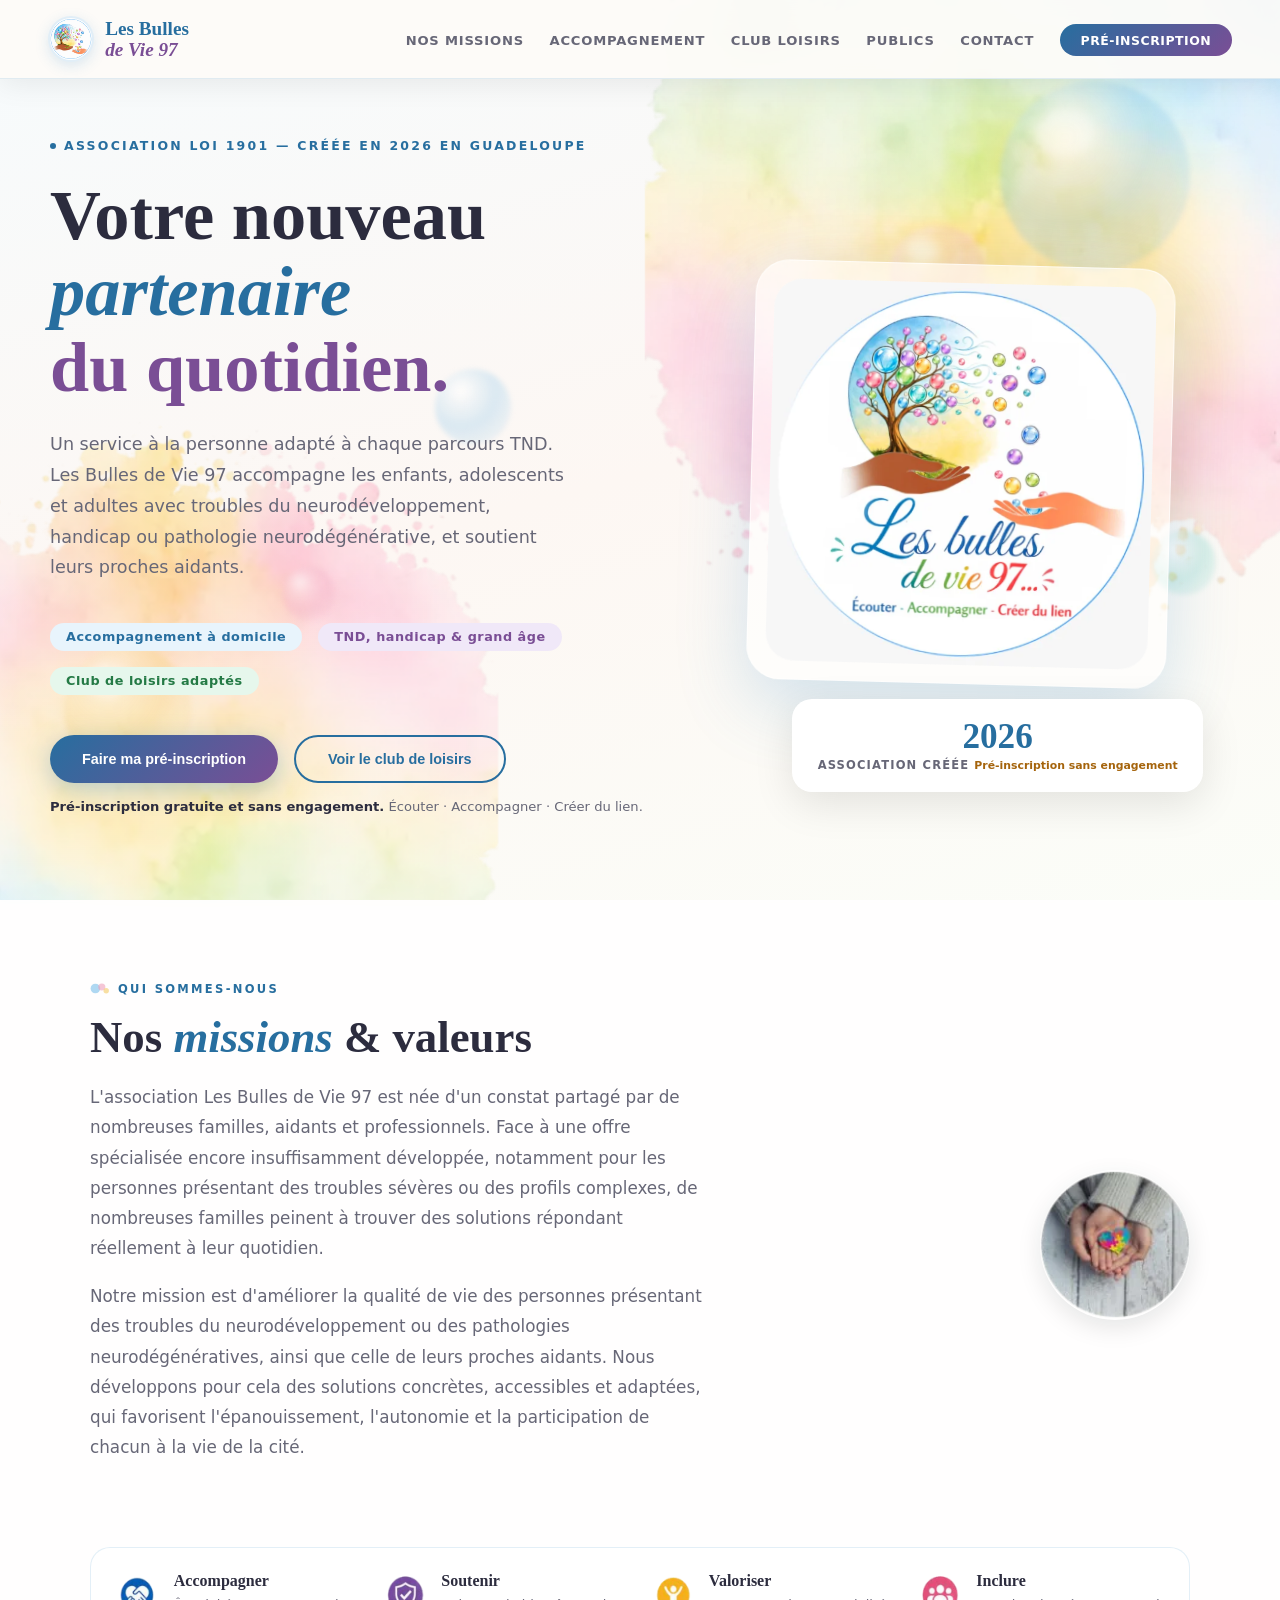
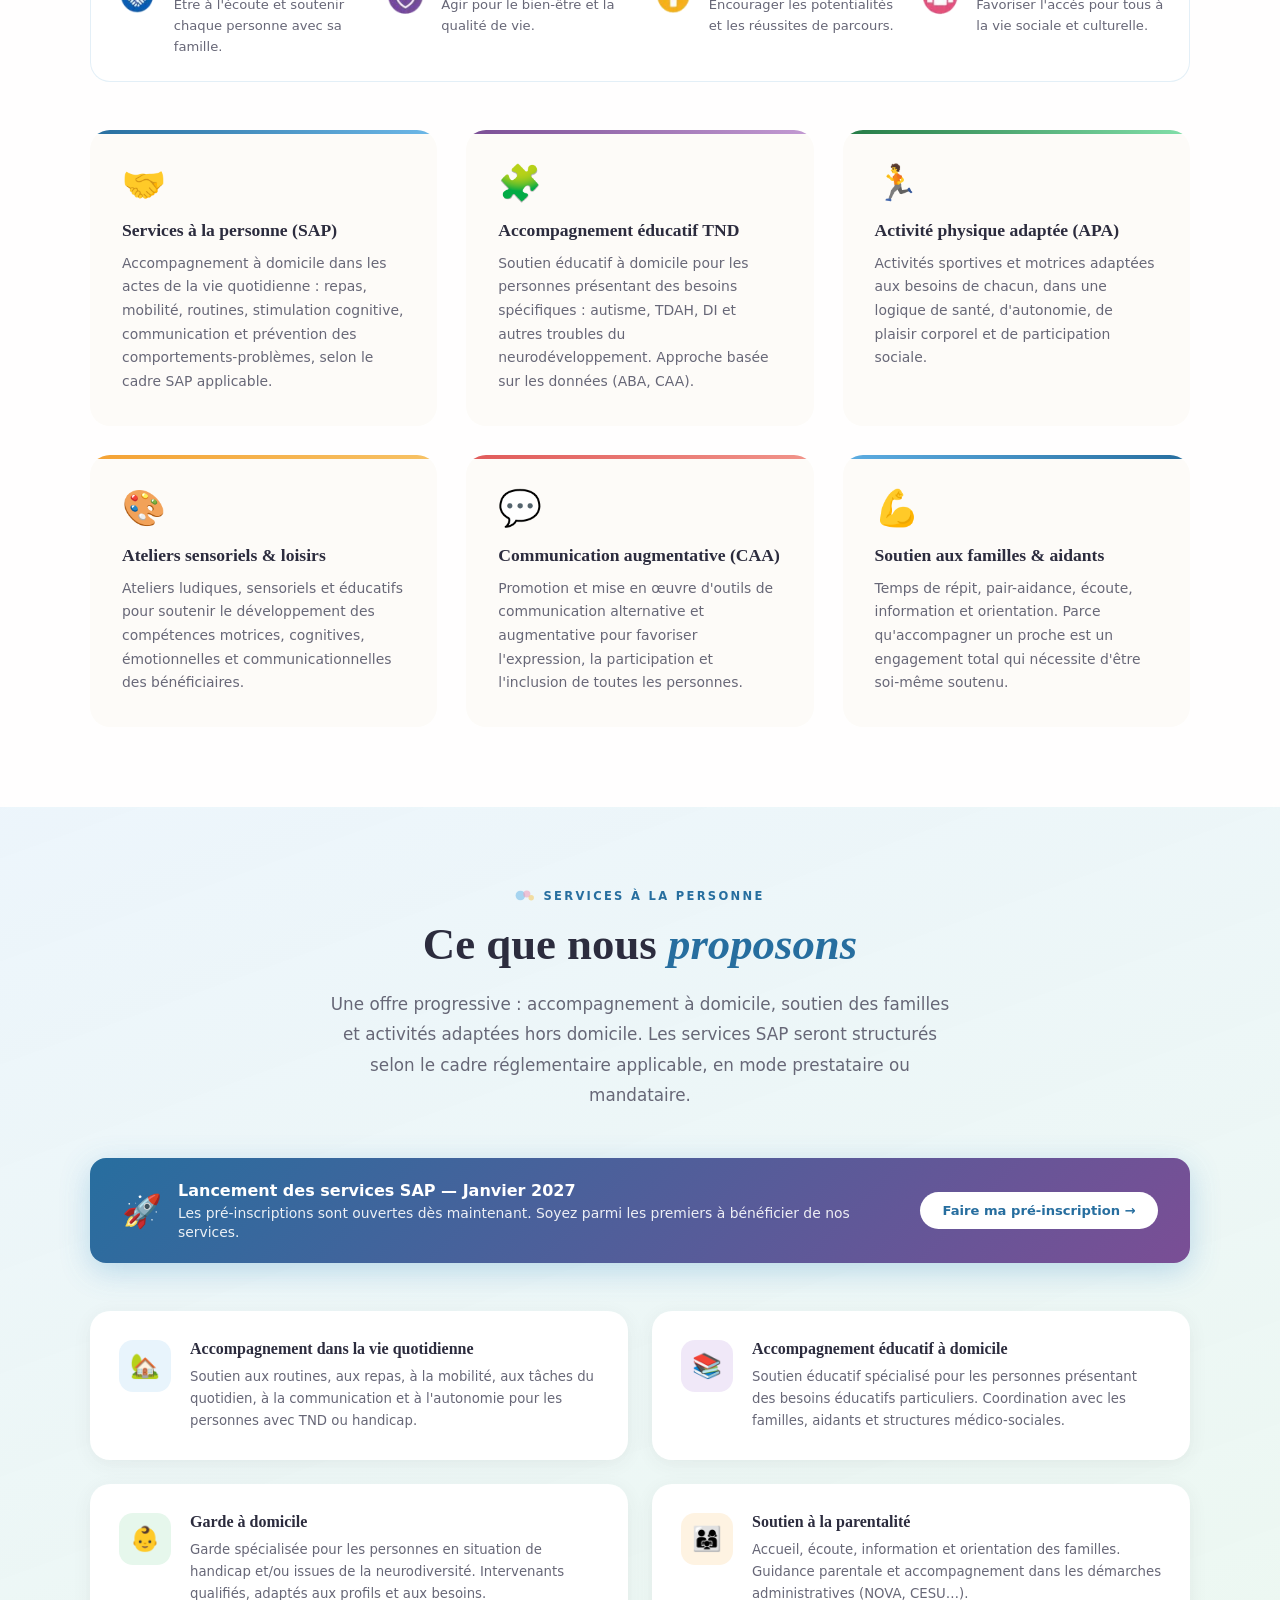
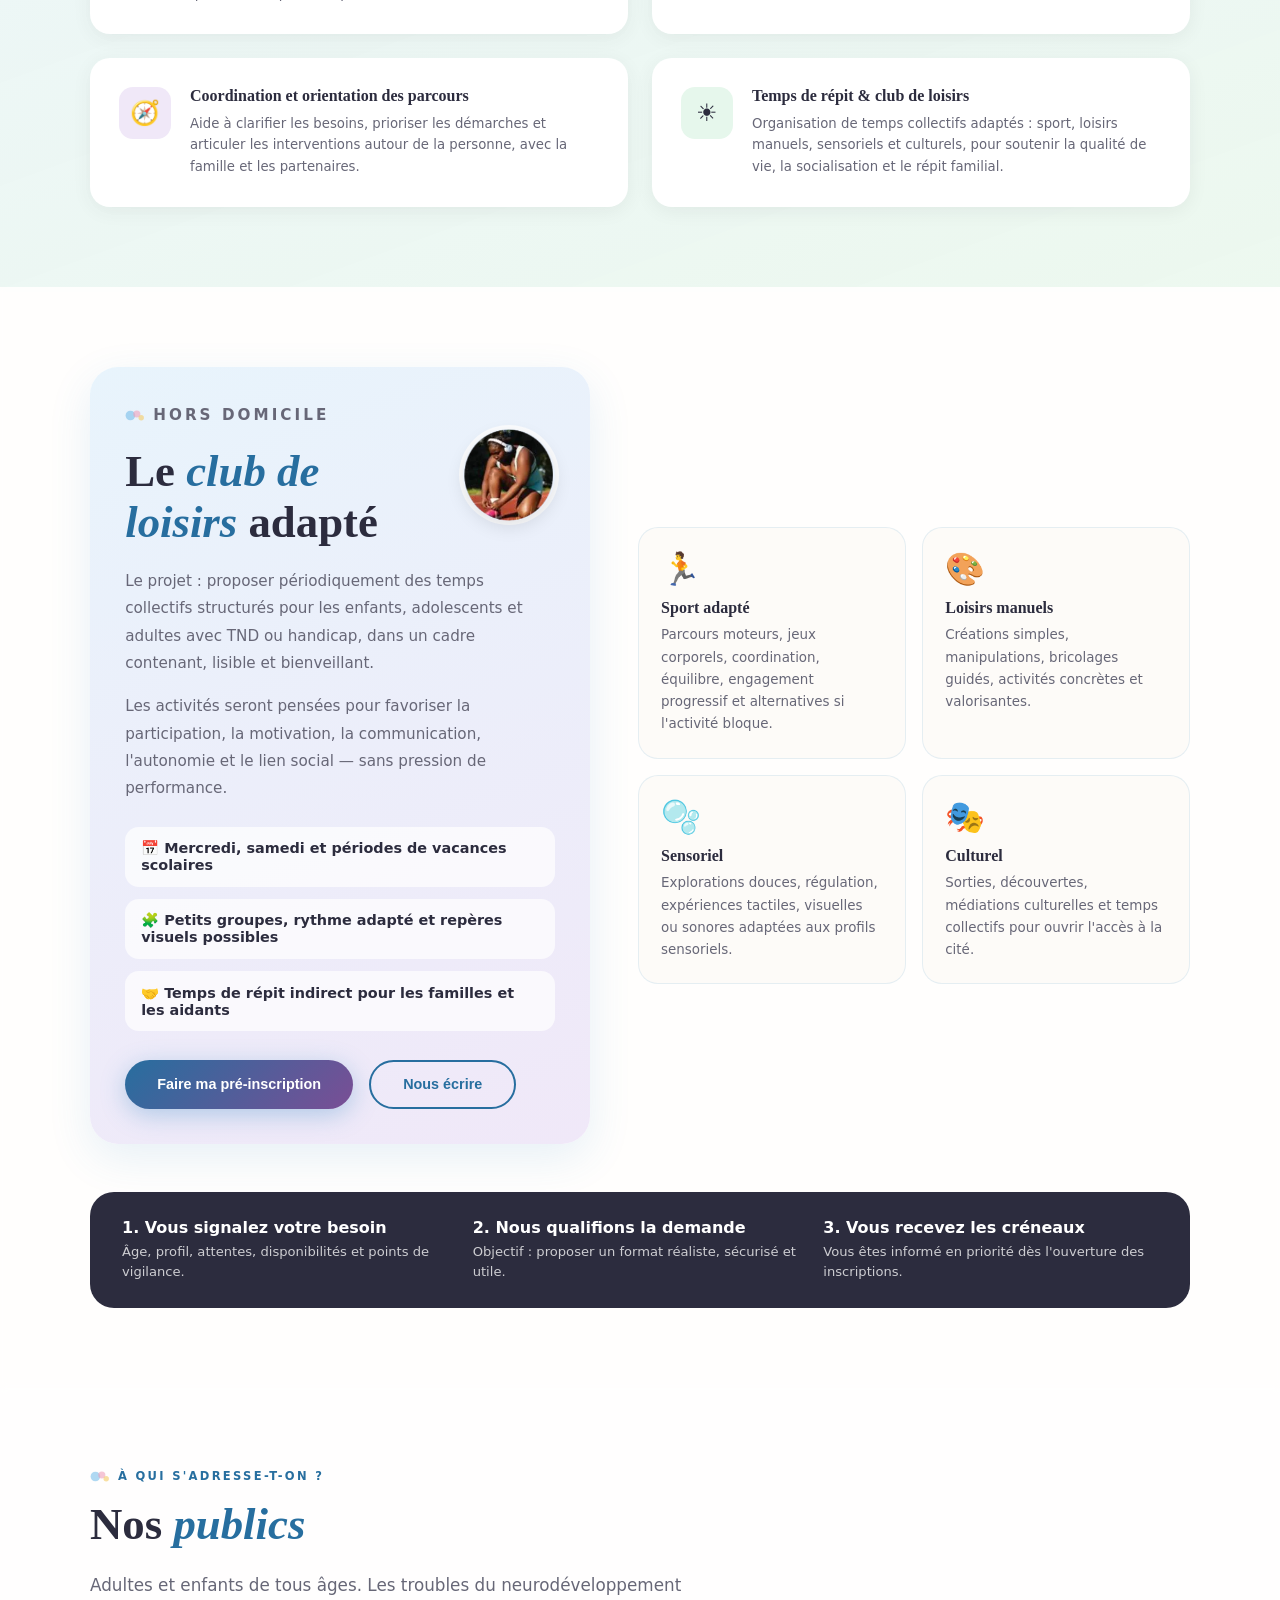
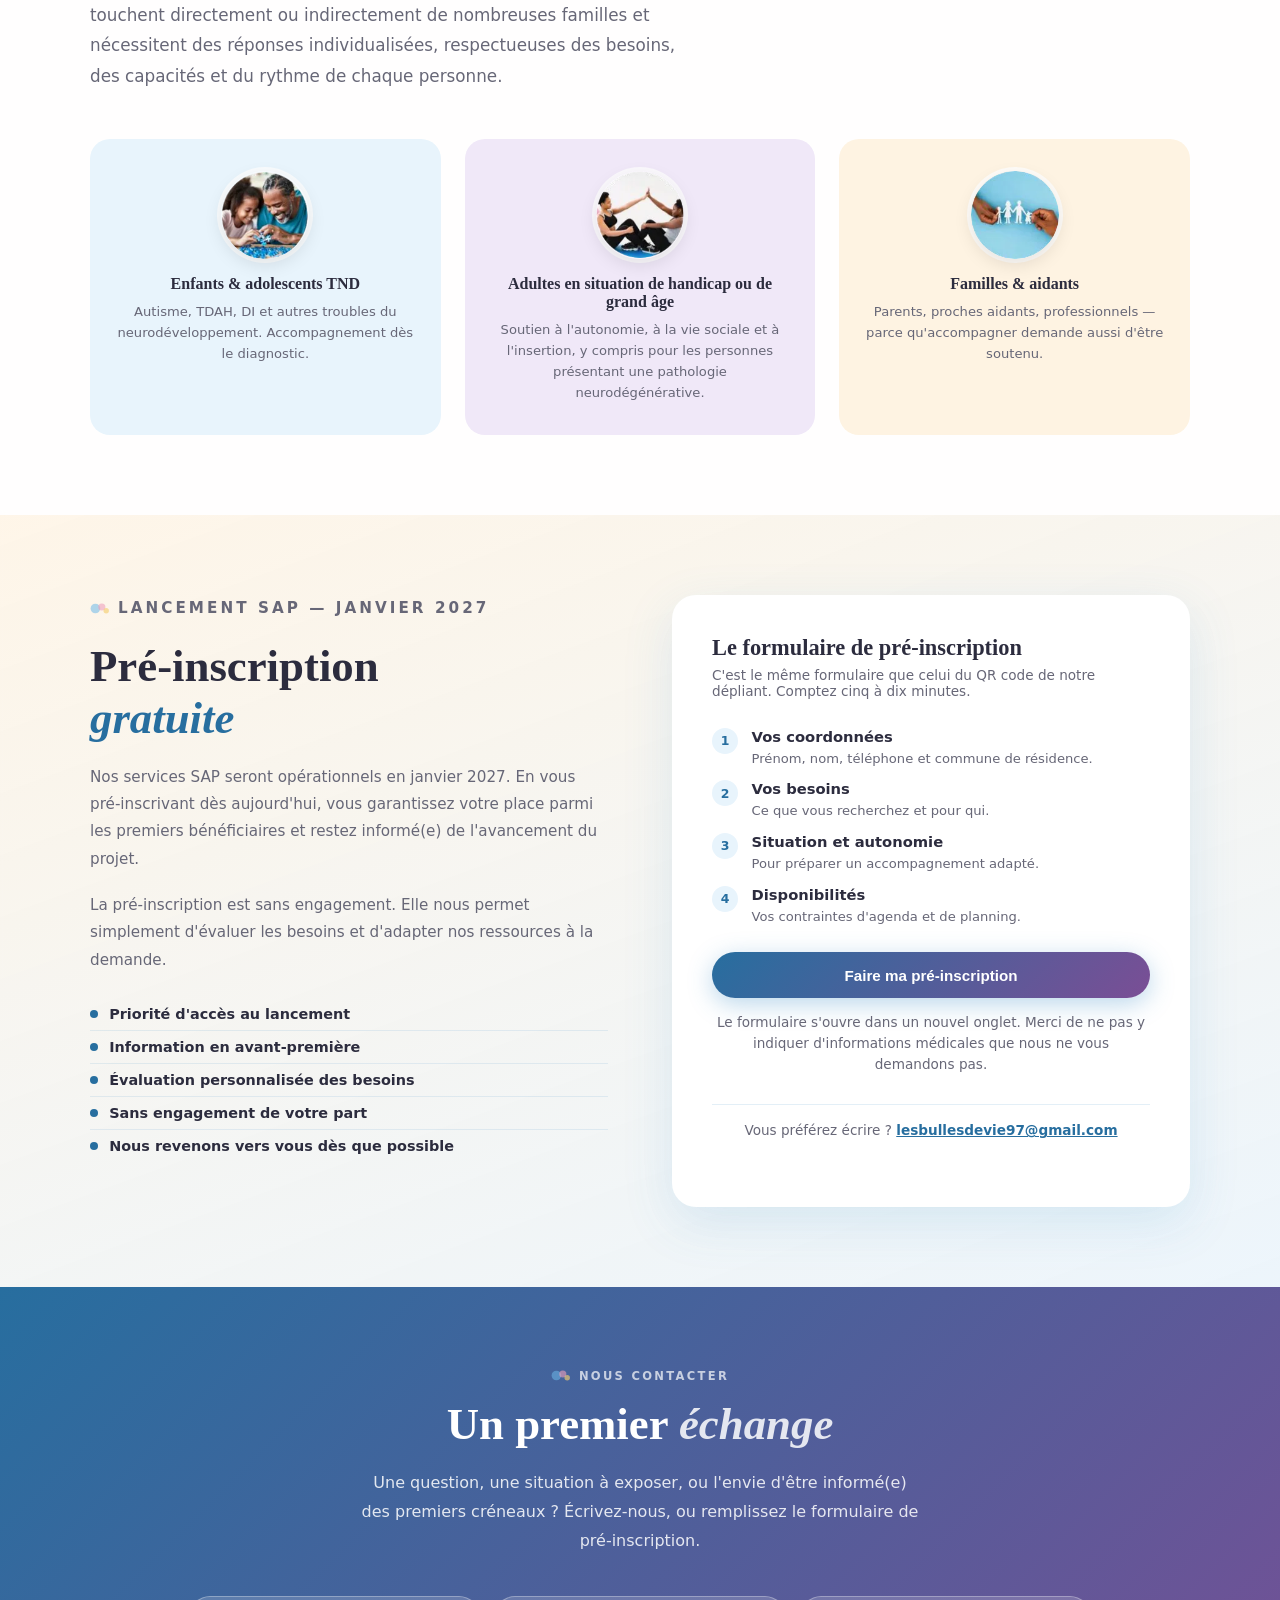
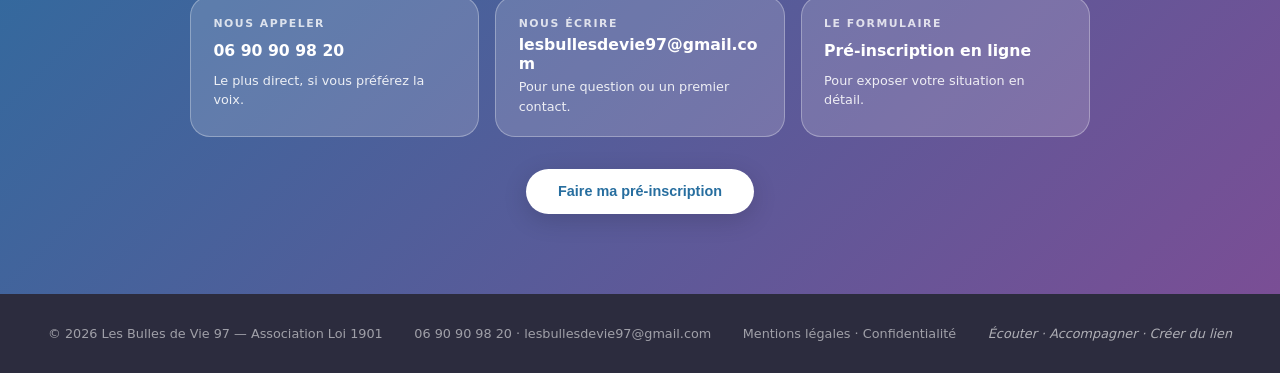
==== commit 69187c8e: "Ouvrir le site au public et rétablir l’indexation à la demande de la propriétaire" ====
--- a/index.html
+++ b/index.html
@@ -5,7 +5,7 @@
   <title>Les Bulles de Vie 97 — Accompagnement TND &amp; Club de loisirs | Guadeloupe</title>
   <meta name="description" content="Association guadeloupéenne dédiée aux personnes avec TND ou handicap, au soutien des familles et aux activités adaptées hors domicile. Pré-inscription SAP et club de loisirs.">
   <meta name="keywords" content="services à la personne Guadeloupe, TND Guadeloupe, autisme Guadeloupe, accompagnement handicap, SAP Guadeloupe, Les Bulles de Vie 97">
-  <meta name="robots" content="noindex, nofollow">
+  <meta name="robots" content="index, follow">
   <meta name="theme-color" content="#3B8CC7">
   <link rel="canonical" href="https://lbv97.netlify.app/">
   <link rel="icon" href="assets/favicon.png" type="image/png">
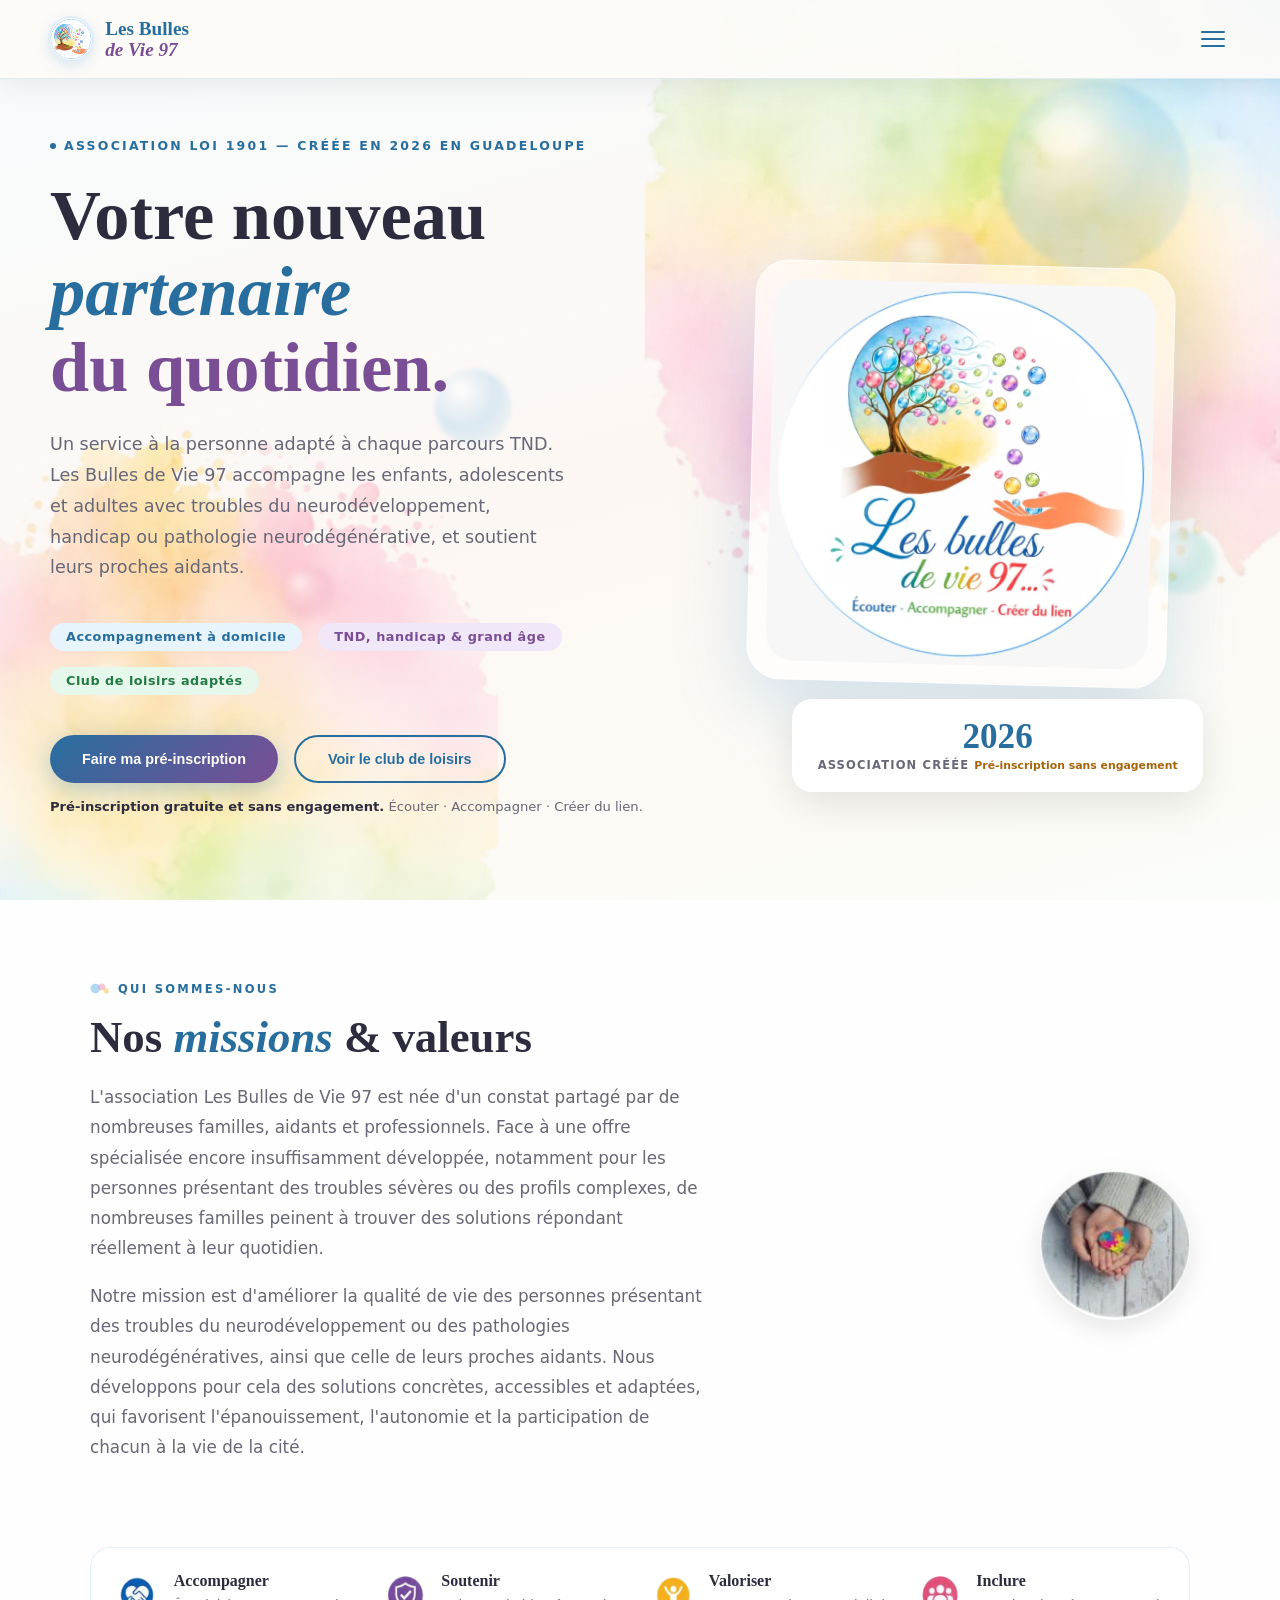
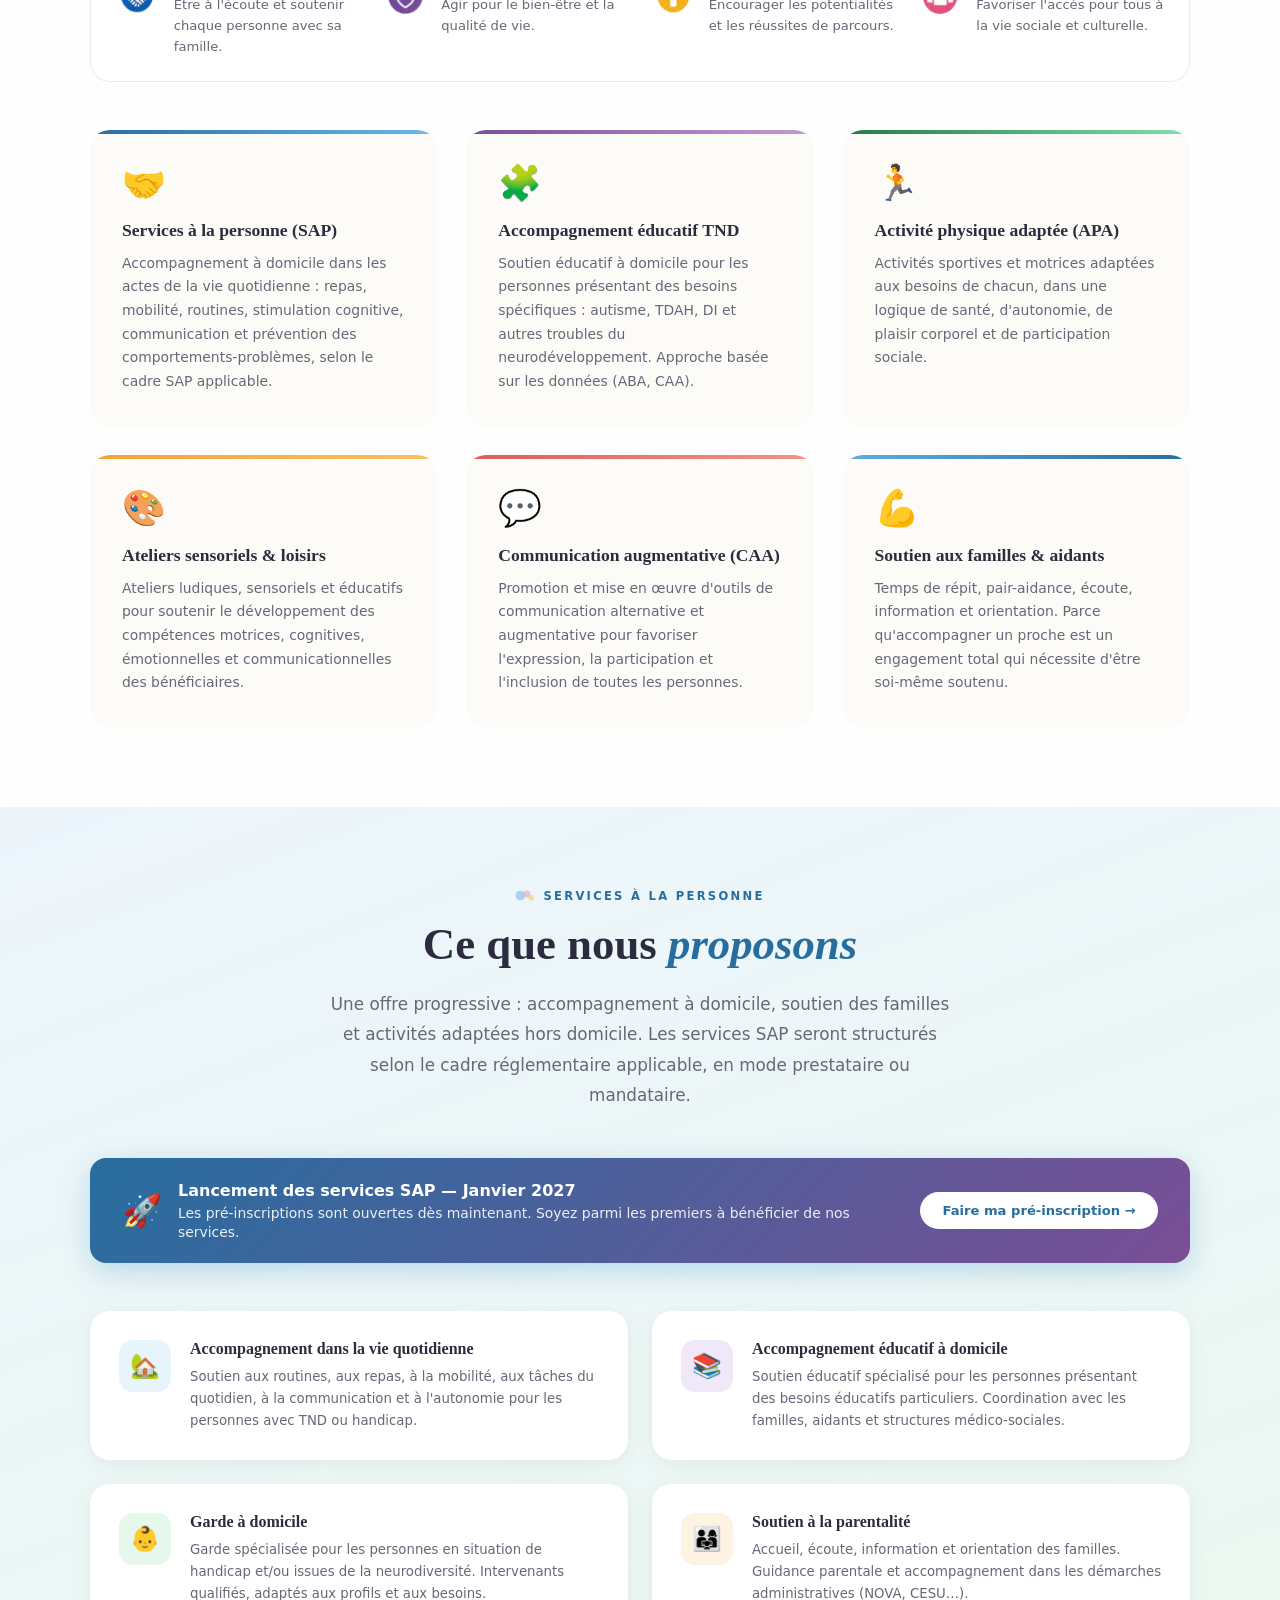
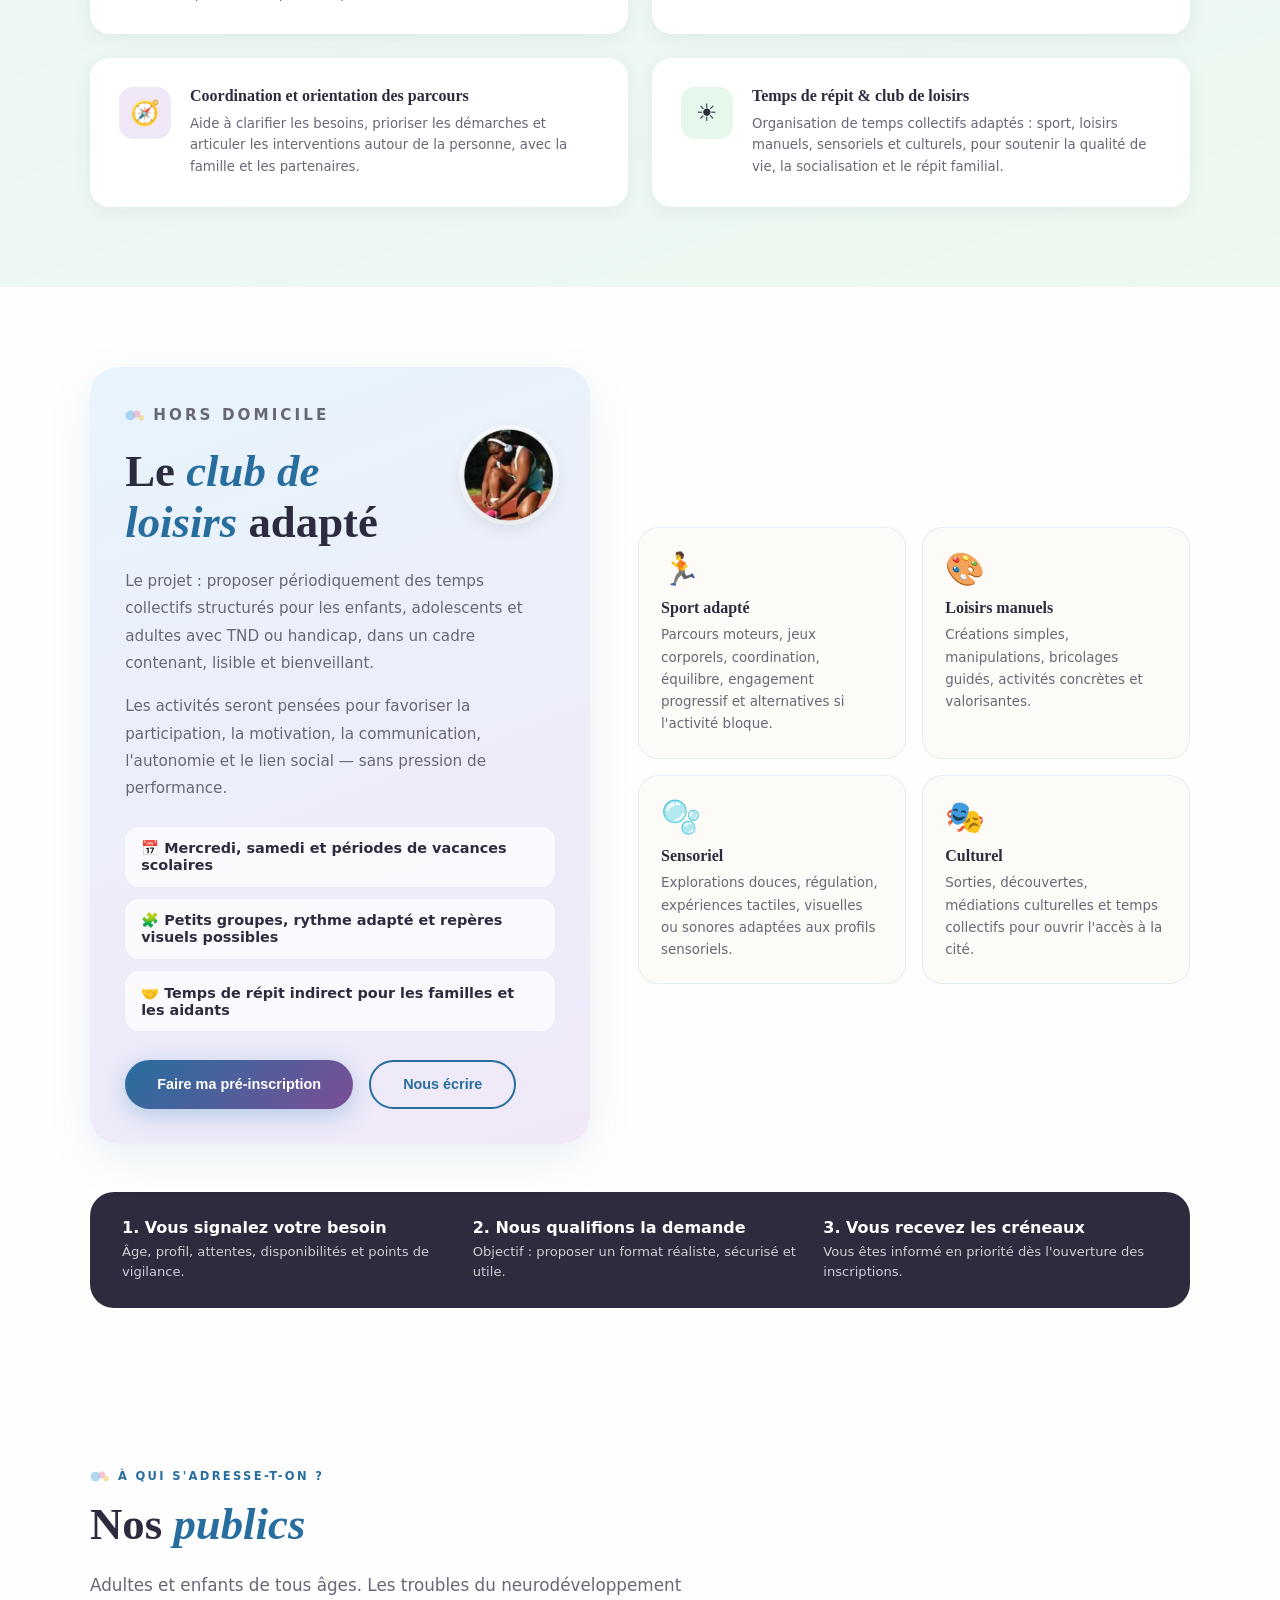
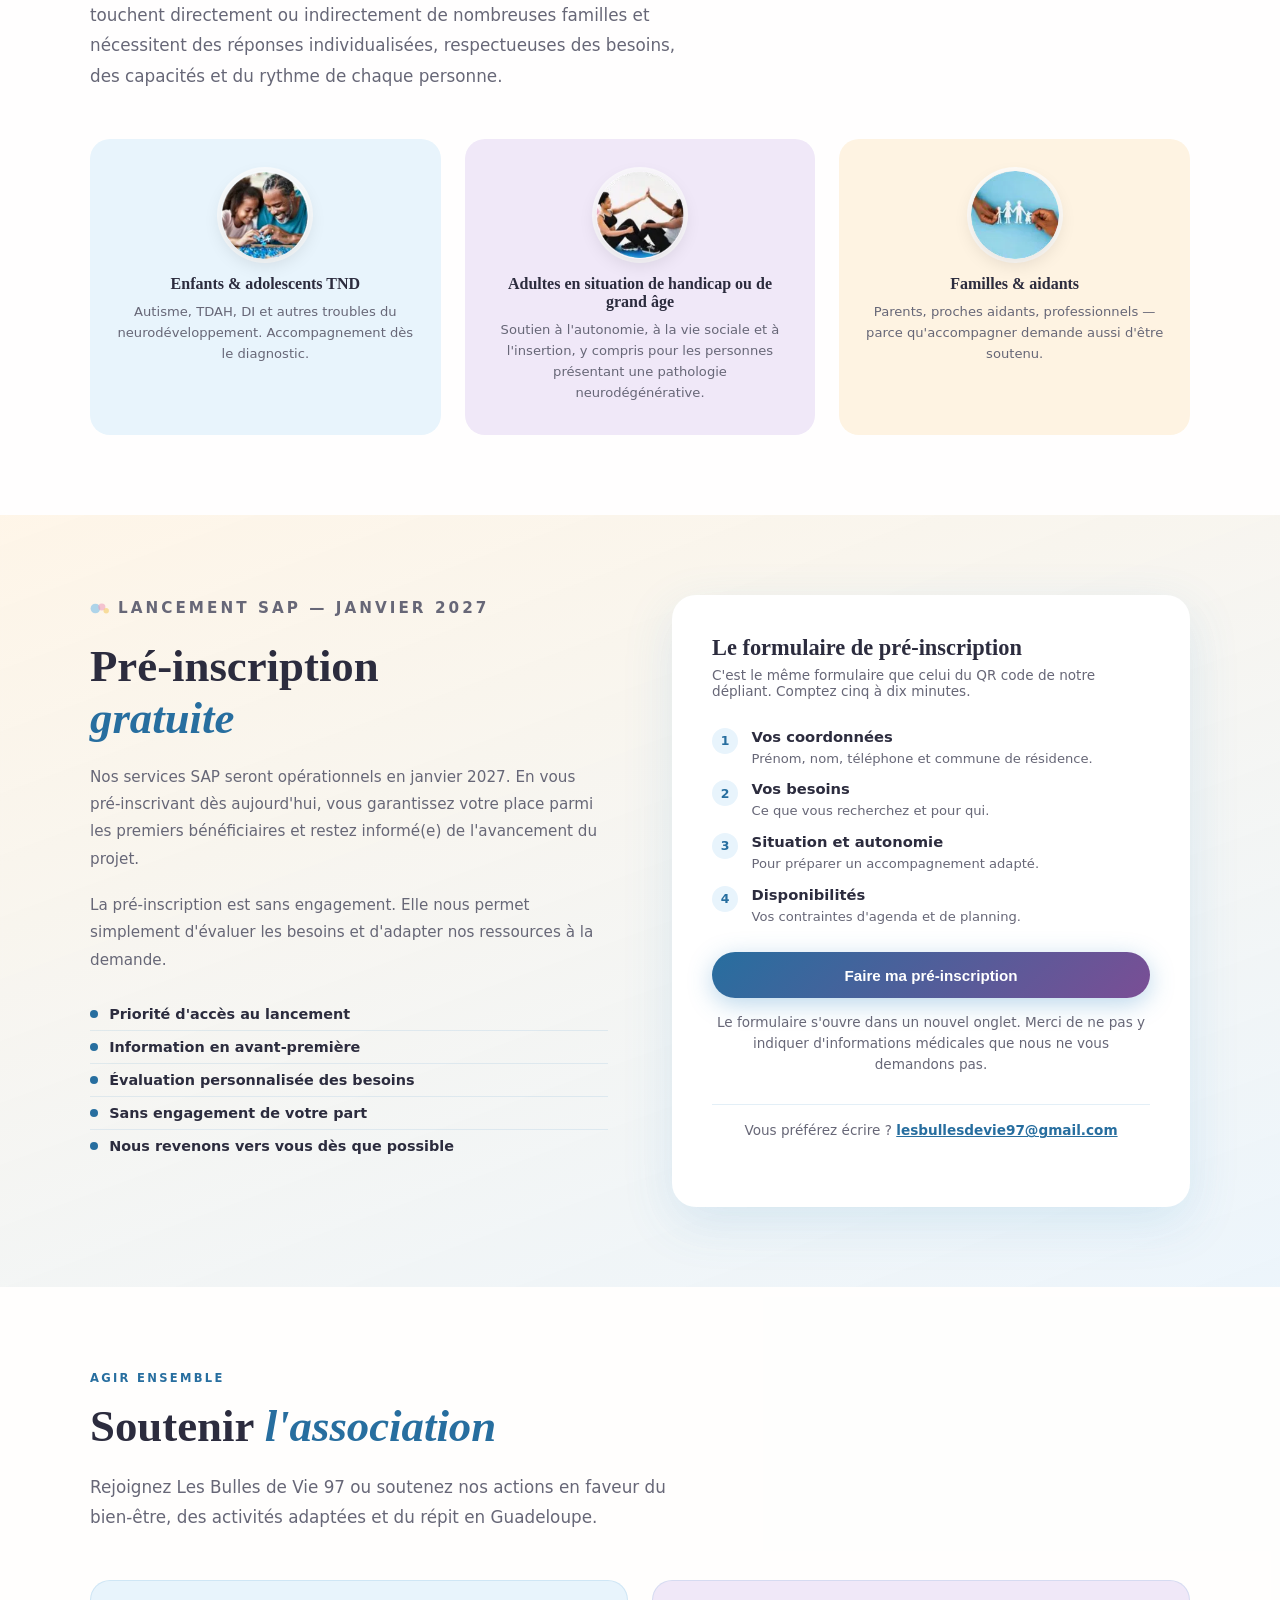
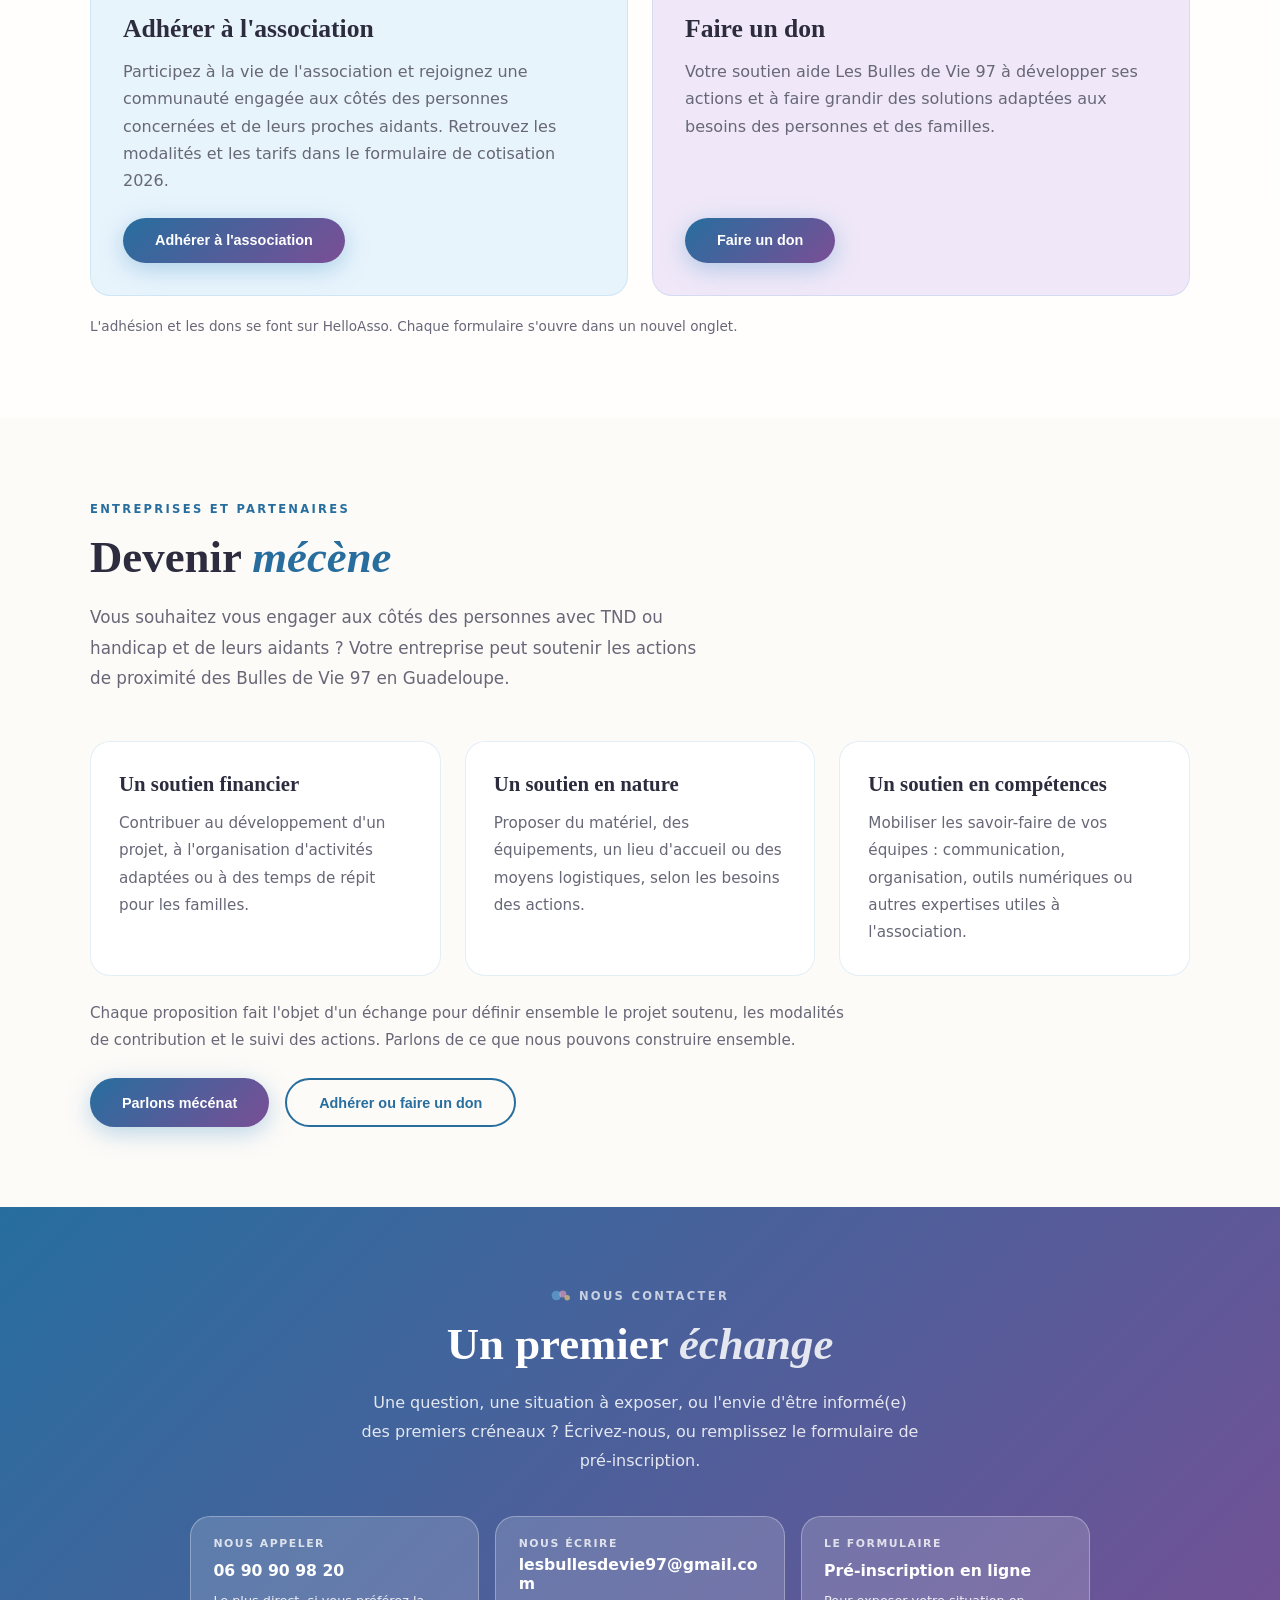
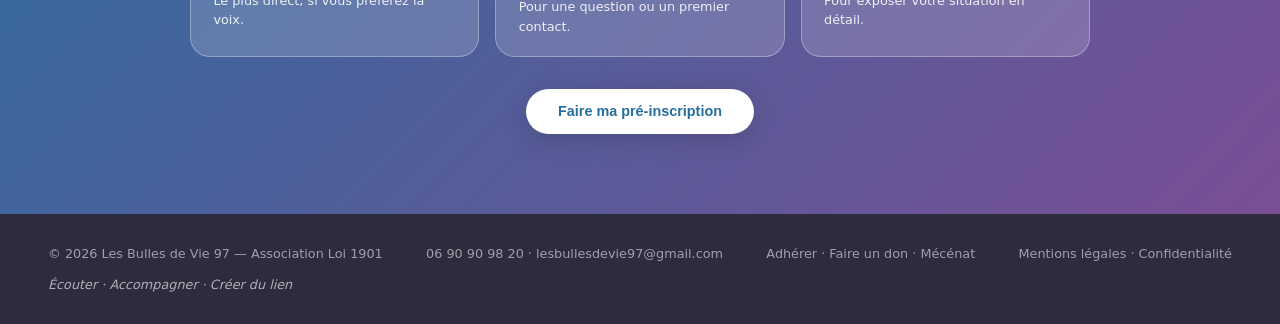
==== commit a0b43802: "Ajouter les liens HelloAsso d’adhésion et de don et une rubrique mécénat" ====
--- a/index.html
+++ b/index.html
@@ -587,6 +587,29 @@
     }
     .form-alt a { color: var(--bleu); font-weight: 700; }
 
+    /* ======== ADHÉSION ET DONS ======== */
+    #soutenir { background: rgba(255,255,255,0.72); }
+    .soutien-grid { display: grid; grid-template-columns: repeat(2,minmax(0,1fr)); gap: 1.5rem; }
+    .soutien-card {
+      display: flex; flex-direction: column; align-items: flex-start;
+      padding: 2rem; border-radius: var(--radius-card);
+      border: 1px solid rgba(59,140,199,0.14);
+      background: var(--bleu-pale);
+    }
+    .soutien-card + .soutien-card { background: var(--violet-pale); }
+    .soutien-card h3 { font-family: var(--police-titre); font-size: 1.6rem; line-height: 1.25; margin-bottom: 0.8rem; }
+    .soutien-card p { color: var(--gris); font-size: 1rem; line-height: 1.7; margin-bottom: 1.5rem; }
+    .soutien-card .btn { margin-top: auto; justify-content: center; text-align: center; }
+    .soutien-note { margin-top: 1.25rem; color: var(--gris); font-size: 0.85rem; line-height: 1.6; }
+
+    /* ======== MÉCÉNAT ======== */
+    .mecenat-grid { display: grid; grid-template-columns: repeat(3,minmax(0,1fr)); gap: 1.5rem; }
+    .mecenat-card { padding: 1.75rem; background: var(--blanc); border: 1px solid rgba(59,140,199,0.14); border-radius: var(--radius-card); }
+    .mecenat-card h3 { font-family: var(--police-titre); font-size: 1.3rem; line-height: 1.3; margin-bottom: 0.8rem; }
+    .mecenat-card p, .mecenat-suite { color: var(--gris); font-size: 0.95rem; line-height: 1.8; }
+    .mecenat-suite { max-width: 760px; margin-top: 1.5rem; }
+    .mecenat-actions { display: flex; flex-wrap: wrap; gap: 1rem; margin-top: 1.5rem; }
+
     /* ======== CONTACT ======== */
     #contact {
       background: linear-gradient(135deg, var(--bleu) 0%, var(--violet) 100%);
@@ -671,7 +694,7 @@
     }
 
     /* La navigation se replie avant que les liens ne se chevauchent. */
-    @media (max-width: 1024px) {
+    @media (max-width: 1280px) {
       .nav-links { display: none; position: absolute; top: 100%; left: 0; right: 0;
         background: var(--creme); flex-direction: column; padding: 1.5rem;
         box-shadow: 0 10px 30px rgba(0,0,0,0.1); gap: 1rem; }
@@ -691,6 +714,8 @@
       .preinscription-grid { grid-template-columns: 1fr; gap: 2rem; }
       .piliers { grid-template-columns: 1fr; padding: 1.25rem; gap: 1rem; }
       .contact-voies { grid-template-columns: 1fr; }
+      .soutien-grid { grid-template-columns: 1fr; }
+      .mecenat-grid { grid-template-columns: 1fr; }
       .missions-intro { grid-template-columns: 1fr; justify-items: start; }
       .missions-photo { order: -1; margin-bottom: 1.5rem; width: 120px; height: 120px; }
       .club-entete { flex-direction: column-reverse; align-items: flex-start; gap: 1.1rem; }
@@ -708,6 +733,7 @@
       .publics-grid { grid-template-columns: 1fr; }
       .hero-title { font-size: clamp(2.4rem, 11vw, 3rem); }
       .form-card, .club-panel { padding: 1.5rem; }
+      .soutien-card { padding: 1.5rem; }
       .form-alt, footer a { overflow-wrap: anywhere; }
     }
 
@@ -735,6 +761,8 @@
       <li><a href="#services">Accompagnement</a></li>
       <li><a href="#club-loisirs">Club loisirs</a></li>
       <li><a href="#publics">Publics</a></li>
+      <li><a href="#soutenir">Nous soutenir</a></li>
+      <li><a href="#mecenat">Mécénat</a></li>
       <li><a href="#contact">Contact</a></li>
       <li><a href="#preinscription" class="nav-cta">Pré-inscription</a></li>
     </ul>
@@ -1068,6 +1096,56 @@
     </div>
   </section>
 
+  <!-- ======== ADHÉSION ET DONS ======== -->
+  <section id="soutenir" aria-labelledby="soutenir-titre">
+    <div class="section-inner">
+      <p class="section-tag">Agir ensemble</p>
+      <h2 class="section-title" id="soutenir-titre">Soutenir <em>l'association</em></h2>
+      <p class="section-intro">Rejoignez Les Bulles de Vie 97 ou soutenez nos actions en faveur du bien-être, des activités adaptées et du répit en Guadeloupe.</p>
+      <div class="soutien-grid">
+        <article class="soutien-card">
+          <h3>Adhérer à l'association</h3>
+          <p>Participez à la vie de l'association et rejoignez une communauté engagée aux côtés des personnes concernées et de leurs proches aidants. Retrouvez les modalités et les tarifs dans le formulaire de cotisation 2026.</p>
+          <a class="btn btn-primary" href="https://www.helloasso.com/associations/les-bulles-de-vie-97/adhesions/cotisation-2026" target="_blank" rel="noopener noreferrer" aria-label="Adhérer à l'association sur HelloAsso (nouvel onglet)">Adhérer à l'association</a>
+        </article>
+        <article class="soutien-card">
+          <h3>Faire un don</h3>
+          <p>Votre soutien aide Les Bulles de Vie 97 à développer ses actions et à faire grandir des solutions adaptées aux besoins des personnes et des familles.</p>
+          <a class="btn btn-primary" href="https://www.helloasso.com/associations/les-bulles-de-vie-97/formulaires/1" target="_blank" rel="noopener noreferrer" aria-label="Faire un don sur HelloAsso (nouvel onglet)">Faire un don</a>
+        </article>
+      </div>
+      <p class="soutien-note">L'adhésion et les dons se font sur HelloAsso. Chaque formulaire s'ouvre dans un nouvel onglet.</p>
+    </div>
+  </section>
+
+  <!-- ======== MÉCÉNAT ======== -->
+  <section id="mecenat" aria-labelledby="mecenat-titre">
+    <div class="section-inner">
+      <p class="section-tag">Entreprises et partenaires</p>
+      <h2 class="section-title" id="mecenat-titre">Devenir <em>mécène</em></h2>
+      <p class="section-intro">Vous souhaitez vous engager aux côtés des personnes avec TND ou handicap et de leurs aidants ? Votre entreprise peut soutenir les actions de proximité des Bulles de Vie 97 en Guadeloupe.</p>
+      <div class="mecenat-grid">
+        <article class="mecenat-card">
+          <h3>Un soutien financier</h3>
+          <p>Contribuer au développement d'un projet, à l'organisation d'activités adaptées ou à des temps de répit pour les familles.</p>
+        </article>
+        <article class="mecenat-card">
+          <h3>Un soutien en nature</h3>
+          <p>Proposer du matériel, des équipements, un lieu d'accueil ou des moyens logistiques, selon les besoins des actions.</p>
+        </article>
+        <article class="mecenat-card">
+          <h3>Un soutien en compétences</h3>
+          <p>Mobiliser les savoir-faire de vos équipes : communication, organisation, outils numériques ou autres expertises utiles à l'association.</p>
+        </article>
+      </div>
+      <p class="mecenat-suite">Chaque proposition fait l'objet d'un échange pour définir ensemble le projet soutenu, les modalités de contribution et le suivi des actions. Parlons de ce que nous pouvons construire ensemble.</p>
+      <div class="mecenat-actions">
+        <a class="btn btn-primary" href="mailto:lesbullesdevie97@gmail.com?subject=Proposition%20de%20m%C3%A9c%C3%A9nat%20-%20Les%20Bulles%20de%20Vie%2097">Parlons mécénat</a>
+        <a class="btn btn-secondary" href="#soutenir">Adhérer ou faire un don</a>
+      </div>
+    </div>
+  </section>
+
   <!-- ======== CONTACT ======== -->
   <section id="contact">
     <div class="section-inner contact-inner">
@@ -1109,6 +1187,11 @@
       <a href="mailto:lesbullesdevie97@gmail.com">lesbullesdevie97@gmail.com</a>
     </span>
     <span>
+      <a href="https://www.helloasso.com/associations/les-bulles-de-vie-97/adhesions/cotisation-2026" target="_blank" rel="noopener noreferrer" aria-label="Adhérer sur HelloAsso (nouvel onglet)">Adhérer</a> ·
+      <a href="https://www.helloasso.com/associations/les-bulles-de-vie-97/formulaires/1" target="_blank" rel="noopener noreferrer" aria-label="Faire un don sur HelloAsso (nouvel onglet)">Faire un don</a>
+      · <a href="#mecenat">Mécénat</a>
+    </span>
+    <span>
       <a href="mentions-legales.html">Mentions légales</a> ·
       <a href="mentions-legales.html#confidentialite">Confidentialité</a>
     </span>
